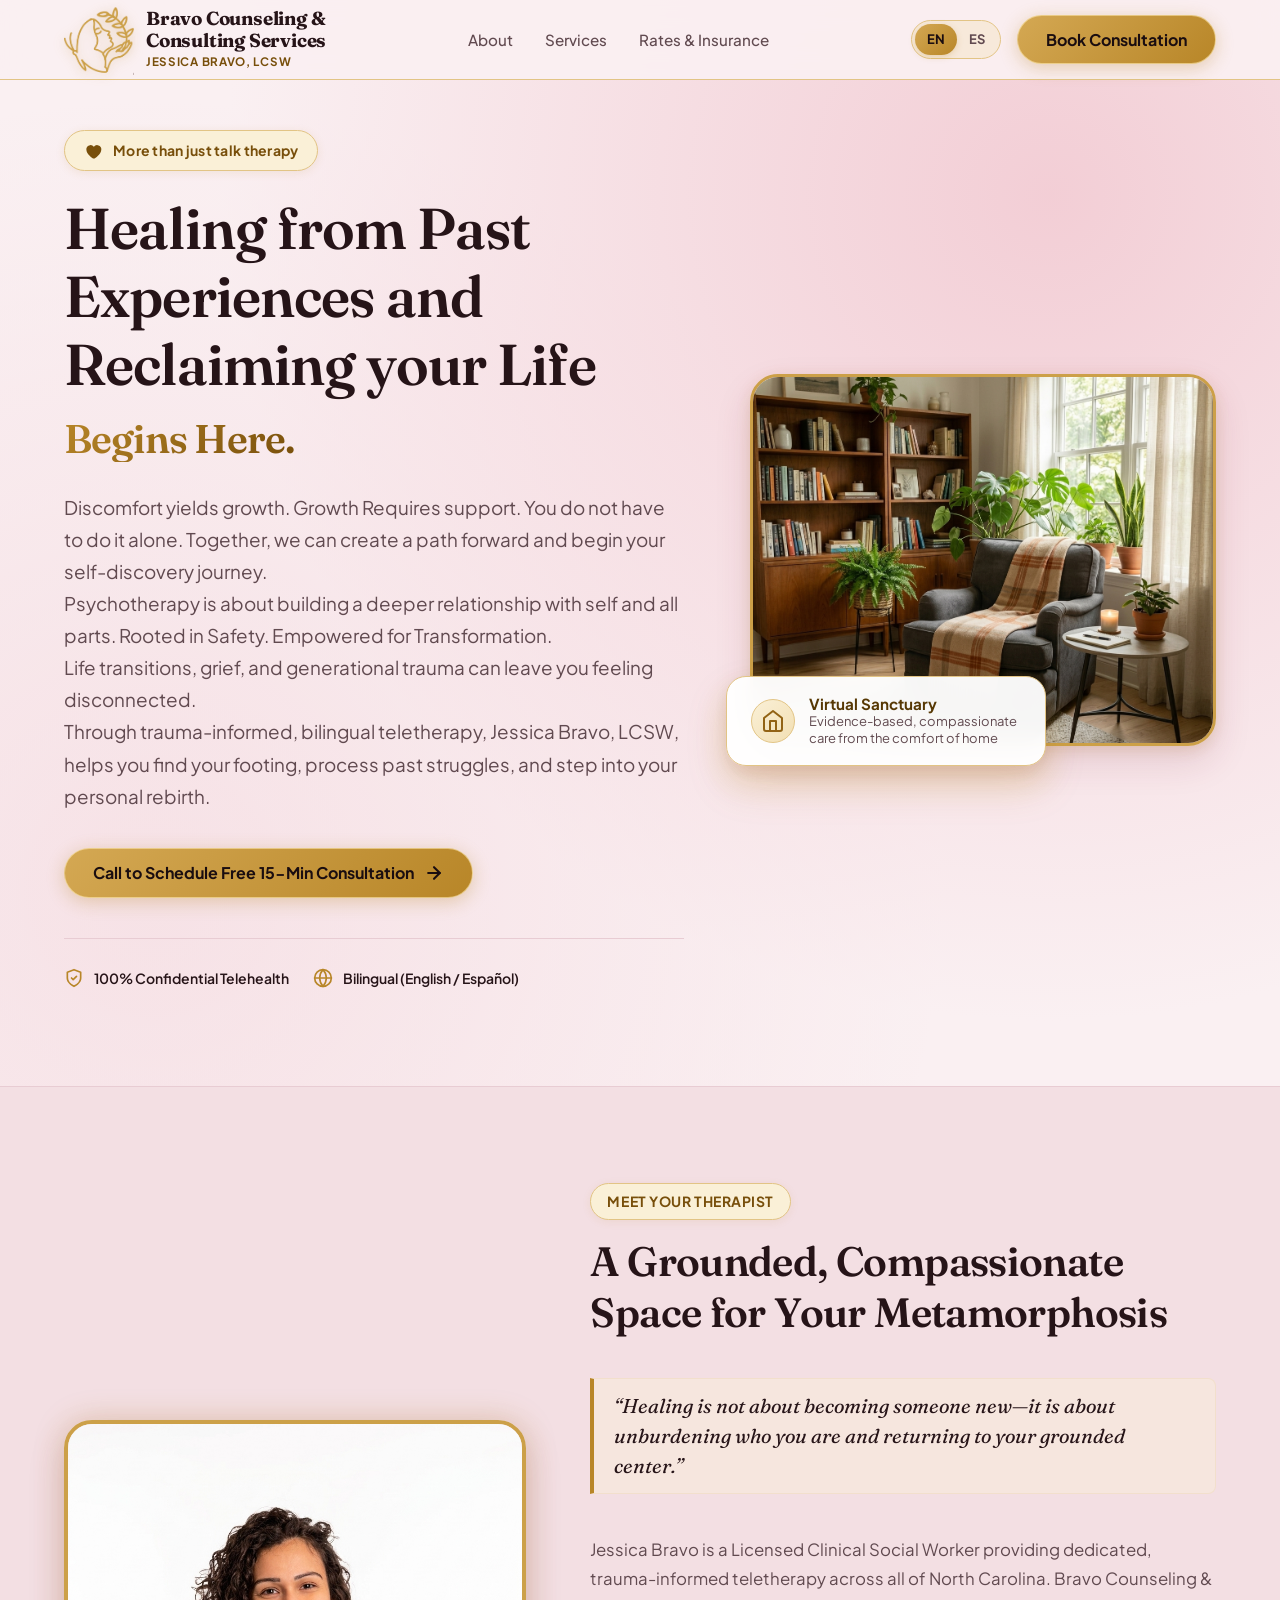
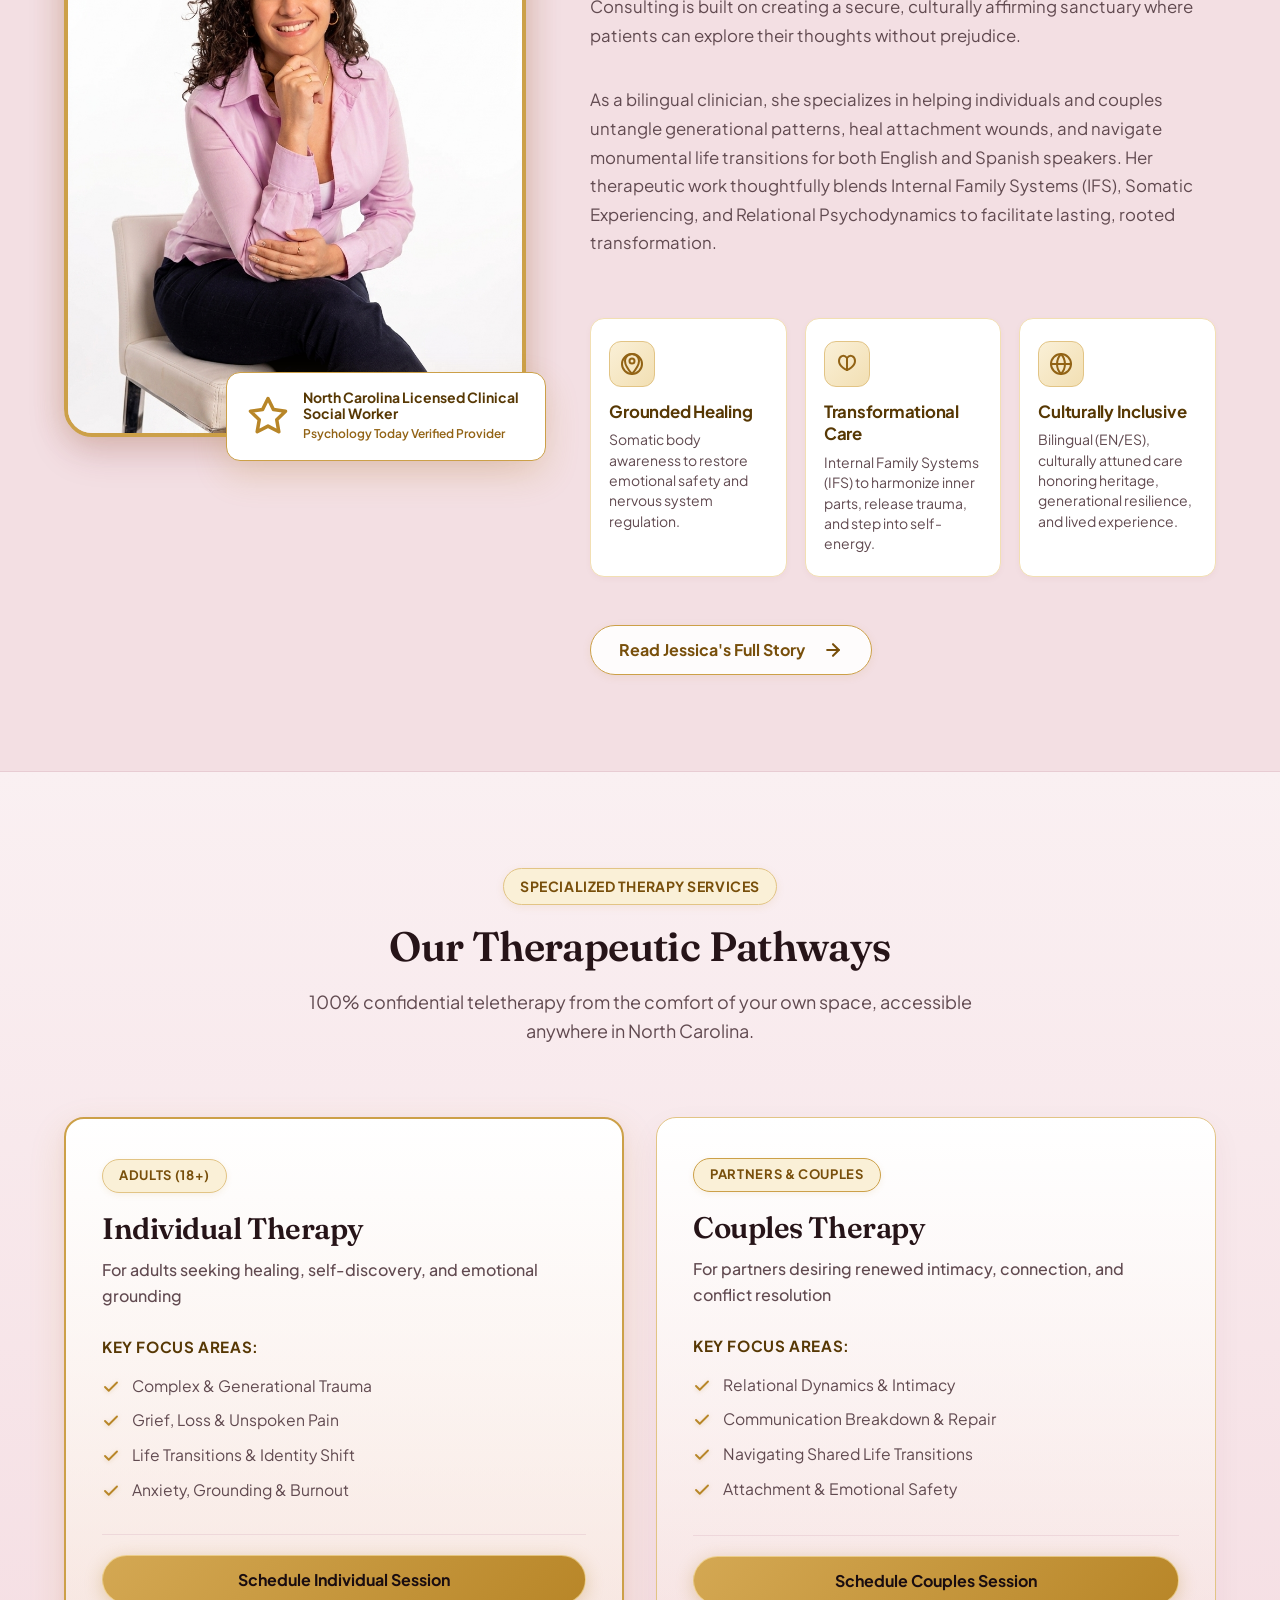
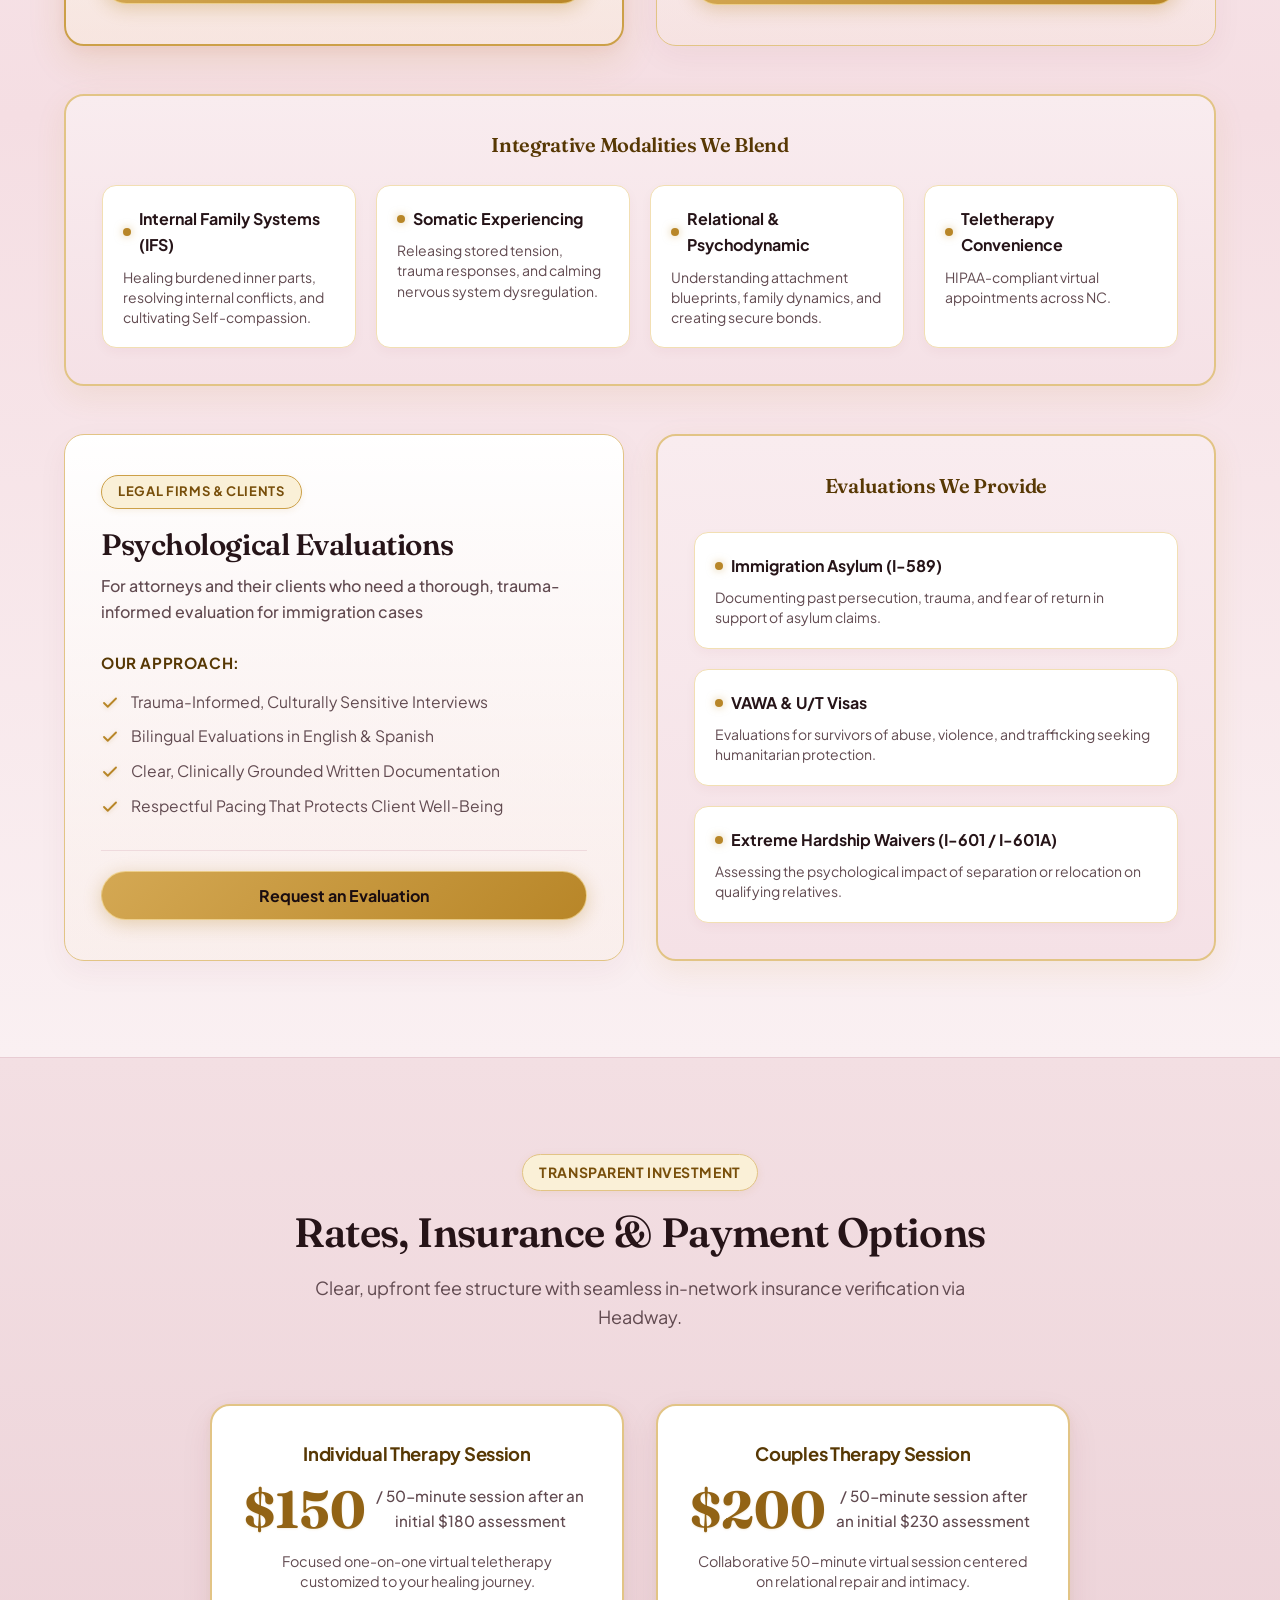
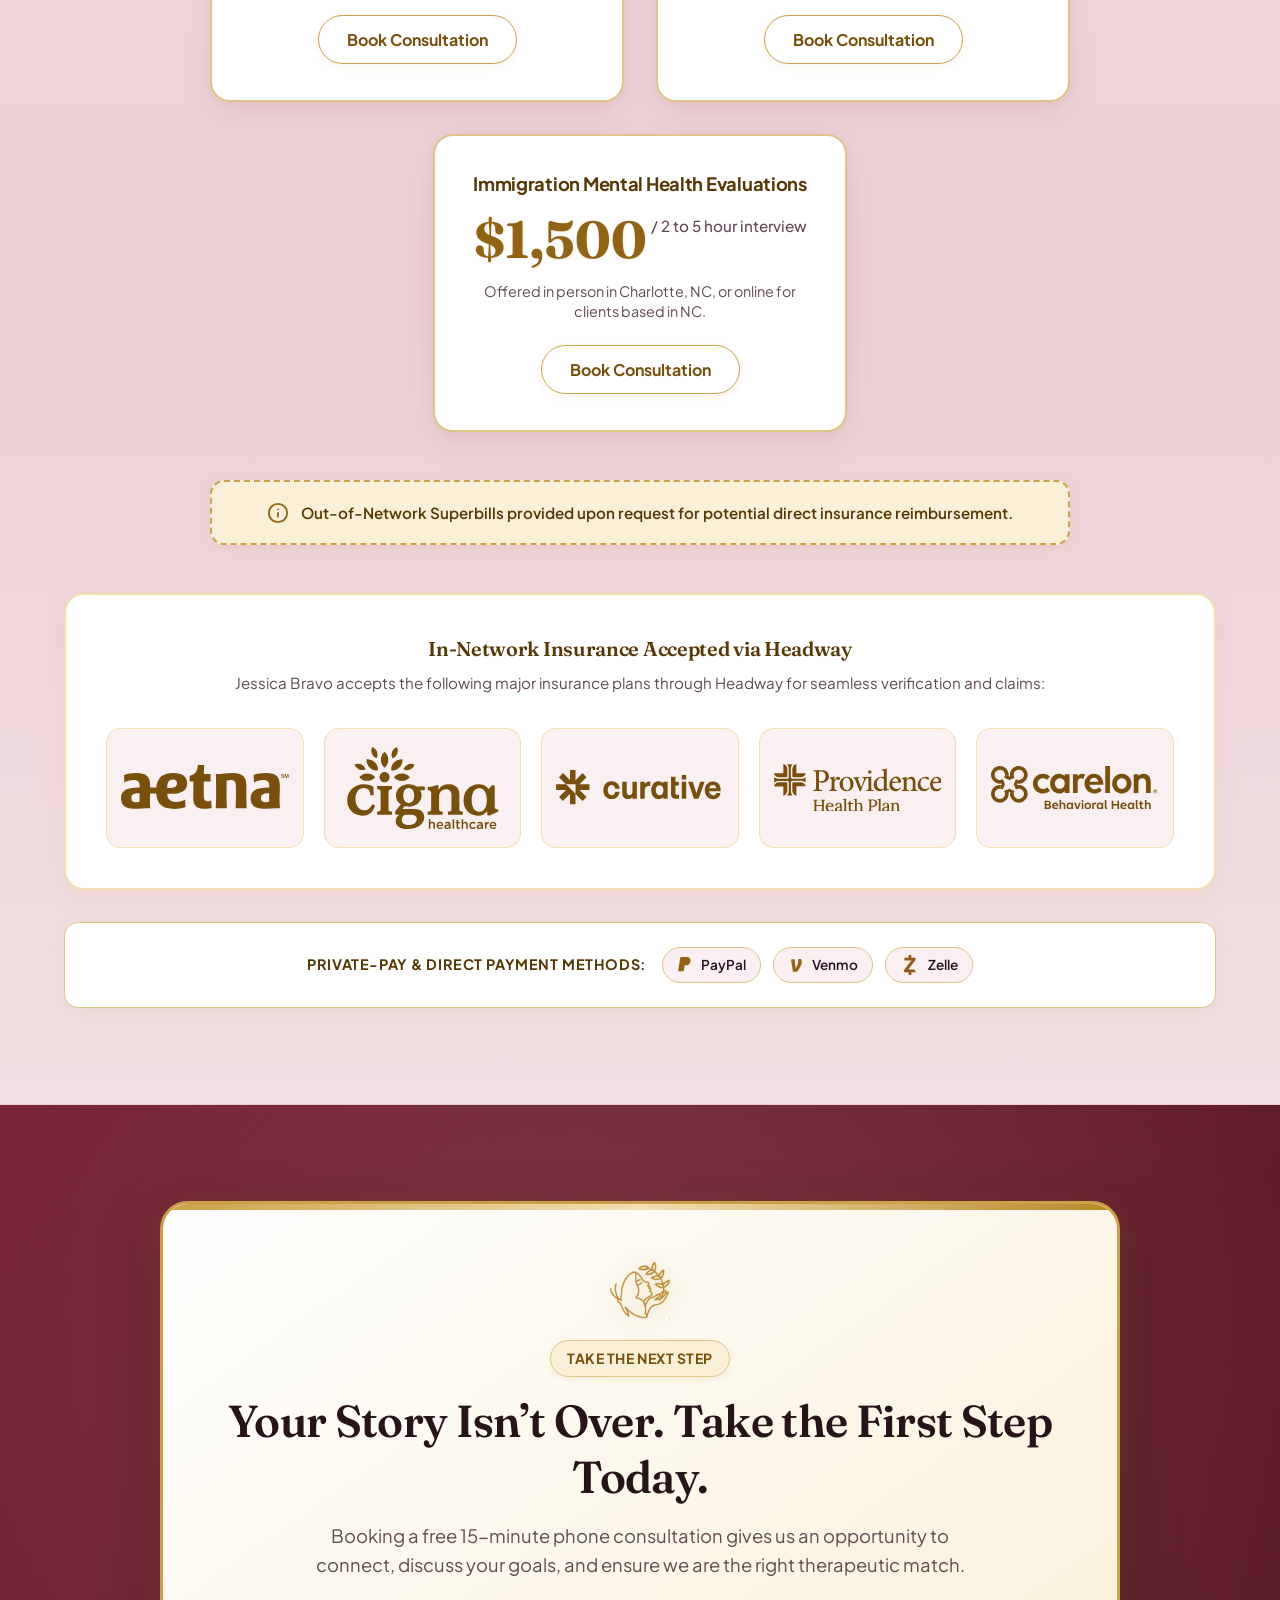
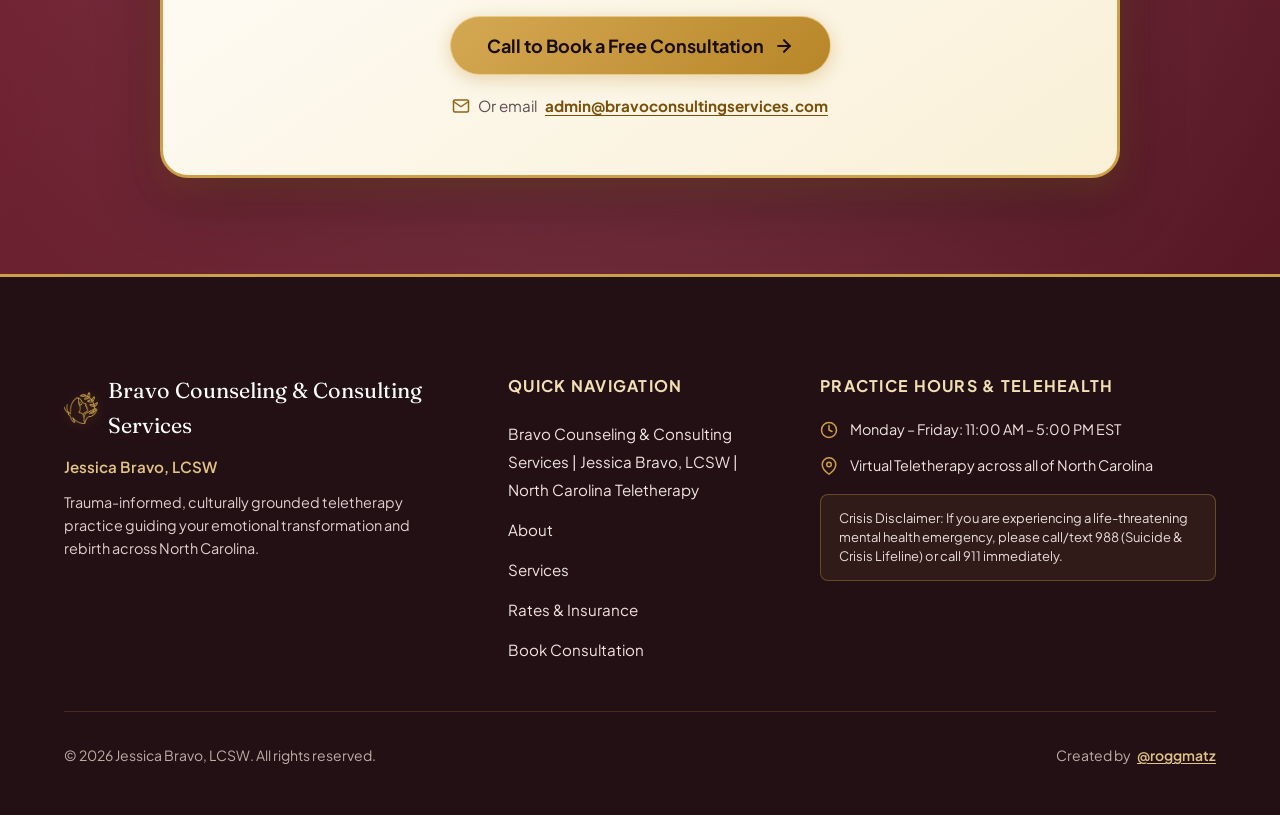
==== index.html @ 202967b3 "Updated copy per jessica's request." ====
<!DOCTYPE html>
<html lang="en">
<head>
  <meta charset="UTF-8">
  <meta name="viewport" content="width=device-width, initial-scale=1.0">

  <!-- Primary Meta Tags -->
  <title data-i18n="meta.title">Bravo Counseling & Consulting Services | Jessica Bravo, LCSW | North Carolina Teletherapy</title>
  <meta name="title" content="Bravo Counseling & Consulting Services | Jessica Bravo, LCSW | North Carolina Teletherapy">
  <meta name="description" content="Trauma-informed, bilingual teletherapy across North Carolina with Jessica Bravo, LCSW (License #C017999). Based in Charlotte, NC.Specialized in individual, couples, IFS, and somatic therapy." data-i18n="meta.description">
  <meta name="keywords" content="Jessica Bravo LCSW, teletherapy North Carolina, bilingual therapist NC, trauma therapy, IFS therapy, somatic therapy, couples therapy NC, Headway insurance therapy">
  <meta name="author" content="Jessica Bravo, LCSW">
  <meta name="theme-color" content="#FAF0F2">

  <!-- Open Graph / Facebook -->
  <meta property="og:type" content="website">
  <meta property="og:url" content="https://bravoconsultingservices.com/">
  <meta property="og:title" content="Bravo Counseling & Consulting Services | Jessica Bravo, LCSW">
  <meta property="og:description" content="Rooted in Safety. Empowered for Transformation. Trauma-informed bilingual teletherapy in North Carolina.">
  <meta property="og:image" content="assets/images/hero-therapy-space.jpg">

  <!-- Twitter -->
  <meta property="twitter:card" content="summary_large_image">
  <meta property="twitter:url" content="https://bravoconsultingservices.com/">
  <meta property="twitter:title" content="Bravo Counseling & Consulting Services | Jessica Bravo, LCSW">
  <meta property="twitter:description" content="Rooted in Safety. Empowered for Transformation. Bilingual teletherapy across North Carolina.">
  <meta property="twitter:image" content="assets/images/hero-therapy-space.jpg">

  <!-- Google Fonts: Fraunces & Plus Jakarta Sans -->
  <link rel="preconnect" href="https://fonts.googleapis.com">
  <link rel="preconnect" href="https://fonts.gstatic.com" crossorigin>
  <link href="https://fonts.googleapis.com/css2?family=Fraunces:ital,opsz,wght@0,9..144,400;0,9..144,600;0,9..144,700;1,9..144,400&family=Plus+Jakarta+Sans:wght@400;500;600;700&display=swap" rel="stylesheet">

  <!-- Favicon SVG Motif -->
  <link rel="icon" type="image/svg+xml" href="data:image/svg+xml,%3Csvg xmlns='http://www.w3.org/2000/svg' viewBox='0 0 100 100'%3E%3Cpath d='M50 85 C45 60 20 48 15 30 C10 12 35 10 48 35 C50 38 50 38 52 35 C65 10 90 12 85 30 C80 48 55 60 50 85 Z' fill='none' stroke='%23CCA048' stroke-width='6' stroke-linecap='round' stroke-linejoin='round'/%3E%3Ccircle cx='50' cy='32' r='4' fill='%23B88628'/%3E%3C/svg%3E">

  <!-- Main Stylesheet -->
  <link rel="stylesheet" href="style.css">

  <!-- Deferred JavaScript -->
  <script defer src="main.js"></script>
</head>
<body>

  <!-- Accessible Skip Link -->
  <a href="#main-content" class="skip-link">Skip to main content</a>

  <!-- ========================================================================
       Header & Navigation Bar
       ======================================================================== -->
  <header class="site-header" id="site-header">
    <div class="container header-inner">
      <!-- Logo & Wordmark -->
      <a href="#hero" class="brand-logo" aria-label="Bravo Counseling & Consulting Services - Home">
        <img class="brand-butterfly-svg" src="assets/woman_butterfly.svg" alt="Bravo Counseling & Consulting Services" />
        <div class="brand-title-group">
          <span class="brand-name">Bravo Counseling & <br />Consulting Services</span>
          <span class="brand-tagline">Jessica Bravo, LCSW</span>
        </div>
      </a>

      <!-- Navigation Menu -->
      <nav class="nav-menu" id="nav-menu" aria-label="Main Navigation">
        <a href="#about" class="nav-link" data-i18n="nav.about">About</a>
        <a href="#services" class="nav-link" data-i18n="nav.services">Services</a>
        <a href="#rates" class="nav-link" data-i18n="nav.rates">Rates & Insurance</a>

        <!-- Mobile Actions wrapper -->
        <div class="nav-actions-mobile-wrap">
          <div class="lang-switcher" role="group" aria-label="Language selection">
            <button type="button" class="lang-btn active" data-lang="en" aria-pressed="true">English</button>
            <button type="button" class="lang-btn" data-lang="es" aria-pressed="false">Español</button>
          </div>
          <a href="#contact" class="btn btn-primary" data-i18n="nav.book">Book Consultation</a>
        </div>
      </nav>

      <!-- Desktop Header Actions -->
      <div class="nav-actions header-desktop-actions">
        <!-- Language Switcher Pill -->
        <div class="lang-switcher" role="group" aria-label="Language selection">
          <button type="button" class="lang-btn active" data-lang="en" aria-pressed="true">EN</button>
          <button type="button" class="lang-btn" data-lang="es" aria-pressed="false">ES</button>
        </div>
        <!-- CTA Button -->
        <a href="#contact" class="btn btn-primary" data-i18n="nav.book">Book Consultation</a>
      </div>

      <!-- Mobile Hamburger Button -->
      <button type="button" class="mobile-toggle" id="mobile-toggle" aria-expanded="false" aria-controls="nav-menu" aria-label="Toggle navigation menu">
        <span></span>
        <span></span>
        <span></span>
      </button>
    </div>
  </header>

  <!-- ========================================================================
       Main Content
       ======================================================================== -->
  <main id="main-content">

    <!-- ----------------------------------------------------------------------
         Section 1: Hero Area
         ---------------------------------------------------------------------- -->
    <section class="hero-section" id="hero">
      <div class="container">
        <div class="hero-grid">

          <!-- Hero Copy Column -->
          <div class="hero-content">
            <div class="hero-badge">
                <svg class="pl-14__heart" viewBox="0 0 24 24" width="20" height="20" fill="currentColor" aria-hidden="true">
                    <path d="M12 21s-8-4.5-8-11a5 5 0 0 1 9-3 5 5 0 0 1 9 3c0 6.5-8 11-8 11H12z"/>
                </svg>
              <span data-i18n="hero.badge">More thank just talk therapy</span>
            </div>

            <h1 class="hero-title">
              <span data-i18n="hero.title_start">Healing from Past Experiences and Reclaiming your Life</span><br>
              <span class="accent" data-i18n="hero.title_accent">Begins Here.</span>
            </h1>

            <p class="hero-subtitle" data-i18n="hero.subheadline">
              Discomfort yields growth. Growth requires support. You don't have to do it alone. Together, we can create a path forward and begin your self-discovery journey.  Let me support you through the healing process and start leading a more aligned life with your true north.
            </p>

            <div class="hero-cta-group">
              <a href="tel://+19805773585" target="_blank" rel="noopener noreferrer" class="btn btn-primary">
                <span data-i18n="hero.cta_primary">Call to Schedule Free 15-Min Consultation</span>
                <svg class="btn-icon" viewBox="0 0 24 24" fill="none" stroke="currentColor" stroke-width="2.5" stroke-linecap="round" stroke-linejoin="round" aria-hidden="true">
                  <line x1="5" y1="12" x2="19" y2="12"></line>
                  <polyline points="12 5 19 12 12 19"></polyline>
                </svg>
              </a>
            </div>

            <!-- Trust Bar -->
            <div class="hero-trust-bar">
              <div class="trust-item">
                <svg class="trust-icon" viewBox="0 0 24 24" fill="none" stroke="currentColor" stroke-width="2" stroke-linecap="round" stroke-linejoin="round" aria-hidden="true">
                  <path d="M12 22s8-4 8-10V5l-8-3-8 3v7c0 6 8 10 8 10z"/>
                  <path d="m9 12 2 2 4-4"/>
                </svg>
                <span data-i18n="hero.trust_confidential">100% Confidential Telehealth</span>
              </div>
              <div class="trust-item">
                <svg class="trust-icon" viewBox="0 0 24 24" fill="none" stroke="currentColor" stroke-width="2" stroke-linecap="round" stroke-linejoin="round" aria-hidden="true">
                  <circle cx="12" cy="12" r="10"/>
                  <line x1="2" y1="12" x2="22" y2="12"/>
                  <path d="M12 2a15.3 15.3 0 0 1 4 10 15.3 15.3 0 0 1-4 10 15.3 15.3 0 0 1-4-10 15.3 15.3 0 0 1 4-10z"/>
                </svg>
                <span data-i18n="hero.trust_bilingual">Bilingual (English / Español)</span>
              </div>
            </div>
          </div>

          <!-- Hero Media Column -->
          <div class="hero-media-wrapper">
            <div class="hero-image-card">
              <img src="assets/images/hero-couch.jpg" alt="Warm, cozy teletherapy room sanctuary with plants and books" width="600" height="480" loading="eager">
            </div>
            <!-- Floating Sanctuary Badge -->
            <div class="hero-floating-card">
              <div class="floating-card-icon" aria-hidden="true">
                <svg width="24" height="24" viewBox="0 0 24 24" fill="none" stroke="currentColor" stroke-width="2" stroke-linecap="round" stroke-linejoin="round">
                  <path d="M3 9l9-7 9 7v11a2 2 0 0 1-2 2H5a2 2 0 0 1-2-2z"/>
                  <polyline points="9 22 9 12 15 12 15 22"/>
                </svg>
              </div>
              <div>
                <div class="floating-card-title" data-i18n="hero.floating_title">Virtual Sanctuary</div>
                <div class="floating-card-desc" data-i18n="hero.floating_desc">Evidence-based, compassionate care from the comfort of home</div>
              </div>
            </div>
          </div>

        </div>
      </div>
    </section>

    <!-- ----------------------------------------------------------------------
         Section 2: About Jessica Bravo, LCSW
         ---------------------------------------------------------------------- -->
    <section class="section-wrapper about-section" id="about">
      <div class="container">
        <div class="about-grid">

          <!-- Image & Licensure Column -->
          <div class="about-image-column">
            <div class="about-portrait-frame">
              <img src="assets/images/jessicabravo.jpeg" alt="Jessica Bravo, Licensed Clinical Social Worker" width="480" height="640" loading="lazy">
            </div>

            <!-- Authority & Licensure Badge Card -->
            <div class="license-badge-card">
              <svg class="license-seal-icon" viewBox="0 0 24 24" fill="none" stroke="currentColor" stroke-width="2" stroke-linecap="round" stroke-linejoin="round" aria-hidden="true">
                <path d="M12 2l3.09 6.26L22 9.27l-5 4.87 1.18 6.88L12 17.77l-6.18 3.25L7 14.14 2 9.27l6.91-1.01L12 2z"/>
              </svg>
              <div>
                <div class="license-badge-title" data-i18n="about.license_badge_title">North Carolina Licensed Clinical Social Worker</div>
                <div class="license-badge-sub" data-i18n="about.license_badge_sub">Verified Telehealth Provider</div>
              </div>
            </div>
          </div>

          <!-- Narrative Content Column -->
          <div class="about-content-column">
            <div>
              <span class="section-badge" data-i18n="about.badge">Meet Your Therapist</span>
              <h2 class="about-heading" data-i18n="about.title">A Grounded, Compassionate Space for Your Metamorphosis</h2>
            </div>

            <blockquote class="about-philosophy-quote" data-i18n="about.quote">
              “Healing is not about becoming someone new—it is about unburdening who you are and returning to your grounded center.”
            </blockquote>

            <p class="about-bio-text" data-i18n="about.bio_p1">
              Welcome. I am Jessica Bravo, a Licensed Clinical Social Worker (NC License #C017999) providing dedicated, trauma-informed teletherapy across all of North Carolina. My practice is built on creating a secure, culturally affirming sanctuary where you can explore your thoughts without judgment.
            </p>

            <p class="about-bio-text" data-i18n="about.bio_p2">
              As a bilingual clinician (English & Spanish), I specialize in helping individuals and couples untangle generational patterns, heal attachment wounds, and navigate monumental life transitions. My therapeutic work thoughtfully blends Internal Family Systems (IFS), Somatic Experiencing, and Relational Psychodynamics to facilitate lasting, rooted transformation.
            </p>

            <!-- Values 3-Grid -->
            <div class="values-grid">
              <div class="value-card">
                <div class="value-icon-box" aria-hidden="true">
                  <!-- Root Chakra / Grounding Icon -->
                  <svg width="24" height="24" viewBox="0 0 24 24" fill="none" stroke="currentColor" stroke-width="2" stroke-linecap="round" stroke-linejoin="round">
                    <circle cx="12" cy="12" r="10"/>
                    <path d="M12 2a7 7 0 0 0-7 7c0 5 7 13 7 13s7-8 7-13a7 7 0 0 0-7-7z"/>
                    <circle cx="12" cy="9" r="2.5"/>
                  </svg>
                </div>
                <h3 class="value-card-title" data-i18n="about.val1_title">Grounded Healing</h3>
                <p class="value-card-desc" data-i18n="about.val1_desc">Somatic body awareness to restore emotional safety and nervous system regulation.</p>
              </div>

              <div class="value-card">
                <div class="value-icon-box gold sage" aria-hidden="true">
                  <!-- Butterfly Rebirth Icon -->
                  <svg width="24" height="24" viewBox="0 0 24 24" fill="none" stroke="currentColor" stroke-width="2" stroke-linecap="round" stroke-linejoin="round">
                    <path d="M12 18V6"/>
                    <path d="M12 6C9 2 4 4 4 9c0 6 8 9 8 9"/>
                    <path d="M12 6c3-4 8-2 8 3 0 6-8 9-8 9"/>
                  </svg>
                </div>
                <h3 class="value-card-title" data-i18n="about.val2_title">Transformational Care</h3>
                <p class="value-card-desc" data-i18n="about.val2_desc">Internal Family Systems (IFS) to harmonize inner parts, release trauma, and step into self-energy.</p>
              </div>

              <div class="value-card">
                <div class="value-icon-box" aria-hidden="true">
                  <!-- Cultural Inclusion Icon -->
                  <svg width="24" height="24" viewBox="0 0 24 24" fill="none" stroke="currentColor" stroke-width="2" stroke-linecap="round" stroke-linejoin="round">
                    <circle cx="12" cy="12" r="10"/>
                    <line x1="2" y1="12" x2="22" y2="12"/>
                    <path d="M12 2a15.3 15.3 0 0 1 4 10 15.3 15.3 0 0 1-4 10 15.3 15.3 0 0 1-4-10 15.3 15.3 0 0 1 4-10z"/>
                  </svg>
                </div>
                <h3 class="value-card-title" data-i18n="about.val3_title">Culturally Inclusive</h3>
                <p class="value-card-desc" data-i18n="about.val3_desc">Bilingual (EN/ES), culturally attuned care honoring heritage, generational resilience, and lived experience.</p>
              </div>
            </div>

            <!-- Link to Dedicated About Me Page -->
            <div style="margin-top: 28px;">
              <a href="aboutme.html" class="btn btn-secondary">
                <span data-i18n="about.read_story">Read Jessica's Full Story</span>
                <svg class="btn-icon" viewBox="0 0 24 24" fill="none" stroke="currentColor" stroke-width="2.5" stroke-linecap="round" stroke-linejoin="round" aria-hidden="true" style="margin-left: 8px;">
                  <line x1="5" y1="12" x2="19" y2="12"></line>
                  <polyline points="12 5 19 12 12 19"></polyline>
                </svg>
              </a>
            </div>

          </div>

        </div>
      </div>
    </section>

    <!-- ----------------------------------------------------------------------
         Section 3: Specialized Therapy Services
         ---------------------------------------------------------------------- -->
    <section class="section-wrapper services-section" id="services">
      <div class="container">

        <div class="section-header">
          <span class="section-badge gold sage" data-i18n="services.badge">Specialized Therapy Services</span>
          <h2 class="section-title" data-i18n="services.title">Our Therapeutic Pathways</h2>
          <p class="section-subtitle" data-i18n="services.subtitle">
            100% confidential teletherapy from the comfort of your own space, accessible anywhere in North Carolina.
          </p>
        </div>

        <!-- Split Pathways Comparison -->
        <div class="pathways-grid">

          <!-- Individual Therapy Card -->
          <article class="pathway-card featured">
            <span class="pathway-tag" data-i18n="services.ind_tag">Adults (18+)</span>
            <h3 class="pathway-title" data-i18n="services.ind_title">Individual Therapy</h3>
            <p class="pathway-audience" data-i18n="services.ind_audience">For adults seeking healing, self-discovery, and emotional grounding</p>

            <div class="pathway-focus-heading" data-i18n="services.focus_heading">Key Focus Areas:</div>
            <ul class="focus-list">
              <li class="focus-item">
                <svg class="focus-item-icon" viewBox="0 0 24 24" fill="none" stroke="currentColor" stroke-width="2.5" stroke-linecap="round" stroke-linejoin="round" aria-hidden="true">
                  <polyline points="20 6 9 17 4 12"/>
                </svg>
                <span data-i18n="services.ind_f1">Complex & Generational Trauma</span>
              </li>
              <li class="focus-item">
                <svg class="focus-item-icon" viewBox="0 0 24 24" fill="none" stroke="currentColor" stroke-width="2.5" stroke-linecap="round" stroke-linejoin="round" aria-hidden="true">
                  <polyline points="20 6 9 17 4 12"/>
                </svg>
                <span data-i18n="services.ind_f2">Grief, Loss & Unspoken Pain</span>
              </li>
              <li class="focus-item">
                <svg class="focus-item-icon" viewBox="0 0 24 24" fill="none" stroke="currentColor" stroke-width="2.5" stroke-linecap="round" stroke-linejoin="round" aria-hidden="true">
                  <polyline points="20 6 9 17 4 12"/>
                </svg>
                <span data-i18n="services.ind_f3">Life Transitions & Identity Shift</span>
              </li>
              <li class="focus-item">
                <svg class="focus-item-icon" viewBox="0 0 24 24" fill="none" stroke="currentColor" stroke-width="2.5" stroke-linecap="round" stroke-linejoin="round" aria-hidden="true">
                  <polyline points="20 6 9 17 4 12"/>
                </svg>
                <span data-i18n="services.ind_f4">Anxiety, Grounding & Burnout</span>
              </li>
            </ul>

            <div class="pathway-card-footer">
              <a href="#contact" class="btn btn-primary" style="width: 100%;" data-i18n="services.ind_cta">Schedule Individual Session</a>
            </div>
          </article>

          <!-- Couples Therapy Card -->
          <article class="pathway-card">
            <span class="pathway-tag couples" data-i18n="services.cpl_tag">Partners & Couples</span>
            <h3 class="pathway-title" data-i18n="services.cpl_title">Couples Therapy</h3>
            <p class="pathway-audience" data-i18n="services.cpl_audience">For partners desiring renewed intimacy, connection, and conflict resolution</p>

            <div class="pathway-focus-heading" data-i18n="services.focus_heading">Key Focus Areas:</div>
            <ul class="focus-list">
              <li class="focus-item">
                <svg class="focus-item-icon gold sage" viewBox="0 0 24 24" fill="none" stroke="currentColor" stroke-width="2.5" stroke-linecap="round" stroke-linejoin="round" aria-hidden="true">
                  <polyline points="20 6 9 17 4 12"/>
                </svg>
                <span data-i18n="services.cpl_f1">Relational Dynamics & Intimacy</span>
              </li>
              <li class="focus-item">
                <svg class="focus-item-icon gold sage" viewBox="0 0 24 24" fill="none" stroke="currentColor" stroke-width="2.5" stroke-linecap="round" stroke-linejoin="round" aria-hidden="true">
                  <polyline points="20 6 9 17 4 12"/>
                </svg>
                <span data-i18n="services.cpl_f2">Communication Breakdown & Repair</span>
              </li>
              <li class="focus-item">
                <svg class="focus-item-icon gold sage" viewBox="0 0 24 24" fill="none" stroke="currentColor" stroke-width="2.5" stroke-linecap="round" stroke-linejoin="round" aria-hidden="true">
                  <polyline points="20 6 9 17 4 12"/>
                </svg>
                <span data-i18n="services.cpl_f3">Navigating Shared Life Transitions</span>
              </li>
              <li class="focus-item">
                <svg class="focus-item-icon gold sage" viewBox="0 0 24 24" fill="none" stroke="currentColor" stroke-width="2.5" stroke-linecap="round" stroke-linejoin="round" aria-hidden="true">
                  <polyline points="20 6 9 17 4 12"/>
                </svg>
                <span data-i18n="services.cpl_f4">Attachment & Emotional Safety</span>
              </li>
            </ul>

            <div class="pathway-card-footer">
              <a href="#contact" class="btn btn-primary" style="width: 100%;" data-i18n="services.cpl_cta">Schedule Couples Session</a>
            </div>
          </article>

        </div>

        <!-- Integrative Modality Details -->
        <div class="modality-section-wrapper">
          <div class="modality-header">
            <h4 data-i18n="services.mod_title">Integrative Modalities We Blend</h4>
          </div>
          <div class="modality-grid">

            <div class="modality-pill-card">
              <div class="modality-title">
                <span class="modality-bullet" aria-hidden="true"></span>
                <span data-i18n="services.mod1_title">Internal Family Systems (IFS)</span>
              </div>
              <p class="modality-desc" data-i18n="services.mod1_desc">Healing burdened inner parts, resolving internal conflicts, and cultivating Self-compassion.</p>
            </div>

            <div class="modality-pill-card">
              <div class="modality-title">
                <span class="modality-bullet gold sage" aria-hidden="true"></span>
                <span data-i18n="services.mod2_title">Somatic Experiencing</span>
              </div>
              <p class="modality-desc" data-i18n="services.mod2_desc">Releasing stored tension, trauma responses, and calming nervous system dysregulation.</p>
            </div>

            <div class="modality-pill-card">
              <div class="modality-title">
                <span class="modality-bullet" aria-hidden="true"></span>
                <span data-i18n="services.mod3_title">Relational & Psychodynamic</span>
              </div>
              <p class="modality-desc" data-i18n="services.mod3_desc">Understanding attachment blueprints, family dynamics, and creating secure bonds.</p>
            </div>

            <div class="modality-pill-card">
              <div class="modality-title">
                <span class="modality-bullet gold sage" aria-hidden="true"></span>
                <span data-i18n="services.mod4_title">Teletherapy Convenience</span>
              </div>
              <p class="modality-desc" data-i18n="services.mod4_desc">HIPAA-compliant virtual appointments across NC.</p>
            </div>

          </div>
        </div>

        <!-- Legal Evaluations -->
        <div class="pathways-grid legal-eval-grid">

          <!-- Psychological Evaluations Card -->
          <article class="pathway-card">
            <span class="pathway-tag couples" data-i18n="services.leg_tag">Legal Firms & Clients</span>
            <h3 class="pathway-title" data-i18n="services.leg_title">Psychological Evaluations</h3>
            <p class="pathway-audience" data-i18n="services.leg_audience">For attorneys and their clients who need a thorough, trauma-informed evaluation for immigration cases</p>

            <div class="pathway-focus-heading" data-i18n="services.leg_focus_heading">Our Approach:</div>
            <ul class="focus-list">
              <li class="focus-item">
                <svg class="focus-item-icon gold sage" viewBox="0 0 24 24" fill="none" stroke="currentColor" stroke-width="2.5" stroke-linecap="round" stroke-linejoin="round" aria-hidden="true">
                  <polyline points="20 6 9 17 4 12"/>
                </svg>
                <span data-i18n="services.leg_f1">Trauma-Informed, Culturally Sensitive Interviews</span>
              </li>
              <li class="focus-item">
                <svg class="focus-item-icon gold sage" viewBox="0 0 24 24" fill="none" stroke="currentColor" stroke-width="2.5" stroke-linecap="round" stroke-linejoin="round" aria-hidden="true">
                  <polyline points="20 6 9 17 4 12"/>
                </svg>
                <span data-i18n="services.leg_f2">Bilingual Evaluations in English & Spanish</span>
              </li>
              <li class="focus-item">
                <svg class="focus-item-icon gold sage" viewBox="0 0 24 24" fill="none" stroke="currentColor" stroke-width="2.5" stroke-linecap="round" stroke-linejoin="round" aria-hidden="true">
                  <polyline points="20 6 9 17 4 12"/>
                </svg>
                <span data-i18n="services.leg_f3">Clear, Clinically Grounded Written Documentation</span>
              </li>
              <li class="focus-item">
                <svg class="focus-item-icon gold sage" viewBox="0 0 24 24" fill="none" stroke="currentColor" stroke-width="2.5" stroke-linecap="round" stroke-linejoin="round" aria-hidden="true">
                  <polyline points="20 6 9 17 4 12"/>
                </svg>
                <span data-i18n="services.leg_f4">Respectful Pacing That Protects Client Well-Being</span>
              </li>
            </ul>

            <div class="pathway-card-footer">
              <a href="#contact" class="btn btn-primary" style="width: 100%;" data-i18n="services.leg_cta">Request an Evaluation</a>
            </div>
          </article>

          <!-- Evaluation Types -->
          <div class="modality-section-wrapper evaluation-section-wrapper">
            <div class="modality-header">
              <h4 data-i18n="services.eval_title">Evaluations We Provide</h4>
            </div>
            <div class="modality-grid modality-stack">

            <div class="modality-pill-card">
              <div class="modality-title">
                <span class="modality-bullet" aria-hidden="true"></span>
                <span data-i18n="services.eval1_title">Immigration Asylum (I-589)</span>
              </div>
              <p class="modality-desc" data-i18n="services.eval1_desc">Documenting past persecution, trauma, and fear of return in support of asylum claims.</p>
            </div>

            <div class="modality-pill-card">
              <div class="modality-title">
                <span class="modality-bullet gold sage" aria-hidden="true"></span>
                <span data-i18n="services.eval2_title">VAWA & U/T Visas</span>
              </div>
              <p class="modality-desc" data-i18n="services.eval2_desc">Evaluations for survivors of abuse, violence, and trafficking seeking humanitarian protection.</p>
            </div>

            <div class="modality-pill-card">
              <div class="modality-title">
                <span class="modality-bullet" aria-hidden="true"></span>
                <span data-i18n="services.eval3_title">Extreme Hardship Waivers (I-601 / I-601A)</span>
              </div>
              <p class="modality-desc" data-i18n="services.eval3_desc">Assessing the psychological impact of separation or relocation on qualifying relatives.</p>
            </div>

            </div>
          </div>

        </div>

      </div>
    </section>

    <!-- ----------------------------------------------------------------------
         Section 4: Rates, Insurance & Payment Options
         ---------------------------------------------------------------------- -->
    <section class="section-wrapper rates-section" id="rates">
      <div class="container">

        <div class="section-header">
          <span class="section-badge" data-i18n="rates.badge">Transparent Investment</span>
          <h2 class="section-title" data-i18n="rates.title">Rates, Insurance & Payment Options</h2>
          <p class="section-subtitle" data-i18n="rates.subtitle">
            Clear, upfront fee structure with seamless in-network insurance verification via Headway.
          </p>
        </div>

        <!-- Transparent Rate Cards -->
        <div class="rates-fee-grid">

          <div class="fee-card">
            <h3 class="fee-service-name" data-i18n="rates.ind_service">Individual Therapy Session</h3>
            <div class="fee-price-tag">
              <span class="fee-amount" data-i18n="rates.ind_price">$150</span>
              <span class="fee-duration" data-i18n="rates.duration">/ 50 min</span>
            </div>
            <p class="fee-desc" data-i18n="rates.ind_desc">Focused one-on-one virtual teletherapy customized to your healing journey.</p>
            <a href="#contact" class="btn btn-secondary" data-i18n="nav.book">Book Consultation</a>
          </div>

          <div class="fee-card">
            <h3 class="fee-service-name" data-i18n="rates.cpl_service">Couples Therapy Session</h3>
            <div class="fee-price-tag">
              <span class="fee-amount" data-i18n="rates.cpl_price">$200</span>
              <span class="fee-duration" data-i18n="rates.couple_duration">/ 50 min</span>
            </div>
            <p class="fee-desc" data-i18n="rates.cpl_desc">Collaborative 50-minute virtual session centered on relational repair and intimacy.</p>
            <a href="#contact" class="btn btn-secondary" data-i18n="nav.book">Book Consultation</a>
          </div>

          <div class="fee-card fee-card-wide">
            <h3 class="fee-service-name" data-i18n="rates.eval_service">Immigration Mental Health Evaluations</h3>
            <div class="fee-price-tag">
              <span class="fee-amount" data-i18n="rates.eval_price">$1,500</span>
              <span class="fee-duration" data-i18n="rates.eval_duration">/ 2 to 5 hour interview</span>
            </div>
            <p class="fee-desc" data-i18n="rates.eval_desc">For immigration cases. Offered in person in Charlotte, NC, or online for clients based in NC.</p>
            <a href="#contact" class="btn btn-secondary" data-i18n="nav.book">Book Consultation</a>
          </div>

        </div>

        <!-- Superbill Notice Box -->
        <div class="superbill-notice-box">
          <svg width="22" height="22" viewBox="0 0 24 24" fill="none" stroke="currentColor" stroke-width="2" stroke-linecap="round" stroke-linejoin="round" aria-hidden="true">
            <circle cx="12" cy="12" r="10"/>
            <line x1="12" y1="16" x2="12" y2="12"/>
            <line x1="12" y1="8" x2="12.01" y2="8"/>
          </svg>
          <p data-i18n="rates.superbill">Out-of-Network Superbills provided upon request for potential direct insurance reimbursement.</p>
        </div>

        <!-- In-Network Insurance Grid (SaaS Logo Aesthetic) -->
        <div class="insurance-block">
          <h3 class="insurance-block-title" data-i18n="rates.ins_title">In-Network Insurance Accepted via Headway</h3>
          <p class="insurance-block-sub" data-i18n="rates.ins_sub">Jessica Bravo accepts the following major insurance plans through Headway for seamless verification and claims:</p>

          <div class="insurance-logo-grid">

            <div class="insurance-badge">
                <svg class="" xmlns="http://www.w3.org/2000/svg" fill="none" viewBox="0 0 157 42" class="w-full"> <path fill="currentColor" d="M150.535 10.9259c0 .5549.398.772.89.772.541 0 .742-.2727.742-.5445 0-.2779-.147-.389-.29-.4446-.245-.0955-.565-.1615-1.047-.2978-.6-.1668-.776-.54018-.776-.91359 0-.72163.648-1.0603 1.283-1.0603.732 0 1.347.39859 1.347 1.15062h-.615c-.03-.46459-.334-.63566-.757-.63566-.285 0-.644.10594-.644.4698 0 .25183.167.39338.417.46372.055.01563.832.22231 1.014.27791.461.1415.683.5453.683.9187 0 .8076-.699 1.1307-1.396 1.1307-.802 0-1.451-.3934-1.465-1.287h.614Zm2.822-2.40282h.865l.968 2.82142h.01l.944-2.82142H157v3.60382h-.585V9.34545h-.01l-.974 2.78145h-.506l-.974-2.78145h-.009v2.78145h-.585V8.52308ZM84.5029 33.26l.4271 7.0991c-.8169.244-3.2905.7407-6.652.7407-6.8998 0-10.5759-2.9829-10.5759-10.2661 0-5.7053.1074-11.9655.1607-15.3939h-3.5763c.0609-1.5483-.0237-3.7601 0-5.3849 5.3674-.91439 7.0621-4.01715 7.8452-10.05331669h5.9044C77.829 2.48778 77.6471 6.09594 77.6429 8.53871h6.2689v6.90369h-6.3695v12.4197c0 4.8152.9488 6.1282 4.1733 6.1282.9996 0 2.1861-.3187 2.7873-.7303Zm32.9481-7.7113c0-2.6989.052-6.2906.052-6.2906 0-8.0769-3.452-11.70501-13.203-11.70501-5.4758 0-9.3768.98562-15.4909.98562.3408 5.67059.3543 12.67759.3281 17.00999.027 4.4158-.1412 12.3181-.3281 14.8651h10.4803c-.241-2.5557-.4508-9.9066-.4237-14.8651 0-2.8214.038-6.2385.1438-10.8253 1.0405-.3691 2.3705-.6409 3.8075-.6409 3.67 0 4.85 1.7672 4.85 6.6232 0 0 .055 3.0454.055 4.843 0 4.4158-.143 12.3181-.33 14.8651h10.483c-.242-2.5557-.452-9.9066-.424-14.8651Zm-70.0719 1.4198c-1.1255 0-3.041-.033-4.0059-.0825l.0017.2215c0 4.566 2.9167 7.4655 8.3231 7.4655 3.2583 0 6.2333-1.036 8.3661-2.3134l.3746 7.1382c-2.1471 1.0325-6.2562 1.7428-10.3154 1.7428-10.9843 0-16.2663-3.8643-17.1813-14.3249-1.2508-.0625-3.1459-.1294-5.7176-.1502-.0693 1.8366-.1361 3.4622-.1361 4.8204 0 2.5713.0161 6.3219.4533 8.9279-6.0178 0-10.6833.686-15.4207.686C3.15178 41.0998 0 37.2763 0 30.7729c0-6.3114 5.06129-9.7155 16.0143-9.7155.4246 0 1.1966.0087 1.5011.0165l.0059-.6652c0-4.4687-1.3362-6.3262-5.7344-6.3262-3.12309 0-6.40594 1.1515-8.60467 2.3559l-.37209-7.1329c2.526-1.05422 6.66721-1.77846 11.36656-1.77846 9.6034 0 13.211 3.24086 13.211 12.18266 0 .4932-.0043.976-.0093 1.4545 2.345.0113 4.0549.0521 5.627.1529.9717-8.8211 5.271-13.75011 16.0169-13.75011 8.8786 0 12.9555 3.83741 12.9555 9.60521 0 6.6892-4.953 9.7963-14.5987 9.7963ZM17.4359 34.52c-.1514-2.1692-.0939-5.2919-.071-7.9666-.3662-.0382-.8795-.026-1.2998-.026-4.5615 0-6.37211 1.5726-6.37211 4.3402 0 2.8665 1.42491 4.0093 4.76621 4.0093 1.0156 0 2.1843-.1372 2.9767-.3569Zm28.7652-12.9824c4.2182 0 6.2385-1.4537 6.2385-4.5712 0-2.2161-1.4664-3.4362-3.7361-3.4362-3.9941 0-5.3818 3.2817-5.3818 7.7617l.0016.1632c.7882.0634 1.8622.0825 2.8778.0825ZM149.011 40.4138c-6.019 0-10.685.686-15.42.686-8.97 0-12.121-3.8235-12.121-10.3269 0-6.3114 5.06-9.7155 16.014-9.7155.423 0 1.196.0087 1.501.0165l.005-.6652c0-4.4687-1.335-6.3262-5.733-6.3262-3.125 0-6.407 1.1515-8.605 2.3559l-.372-7.1329c2.526-1.05422 6.668-1.77846 11.366-1.77846 9.605 0 13.211 3.24086 13.211 12.18266 0 4.7857-.299 8.8871-.299 11.7762 0 2.5713.015 6.3219.453 8.9279ZM138.905 34.52c-.152-2.1692-.094-5.2919-.072-7.9666-.365-.0382-.877-.026-1.297-.026-4.562 0-6.372 1.5726-6.372 4.3402 0 2.8665 1.423 4.0093 4.765 4.0093 1.014 0 2.184-.1372 2.976-.3569Z"></path> </svg>
            </div>

            <div class="insurance-badge">
                <svg xmlns="http://www.w3.org/2000/svg" viewBox="0 0 96.5 52.39" width="100%" heigth="100%"> <path fill="currentColor" d="M16.94 36.91c.49.17.75.55.75.55-1 3.37-3.24 6.4-8.07 6.4A9.4 9.4 0 0 1 0 34.16c0-6.63 5.1-10.31 10.58-10.31 2.34 0 4.33.5 5.83 1.34 0 0 .11.07.18.16s.09.22.09.22l.19 5.02s-.26.31-1.24.31-.9-.31-.9-.31l-.05-.69c0-2.22-1.8-3.68-4.13-3.68-3.72 0-5.33 3.53-5.33 7.13 0 3.87 2.3 7.13 5.9 7.13 2 0 3.28-1.13 4.7-3.6 0 0 .5-.19 1.12.03M96.2 39.8h-.46c-.77 0-1.53-.77-1.53-1.53V24.79s-.03-.4-.45-.4h-1.17c-.23 0-.4.19-.4.19l-1.63 2.12c-.19.25-.41 0-.41 0a7.7 7.7 0 0 0-6.21-2.86c-4.94 0-9.66 3.6-9.66 10.2 0 6.17 4.06 9.81 9.05 9.81a7.1 7.1 0 0 0 6.06-3.03v2.28s.02.52.6.65c.53.12.93-.05.93-.05l5.29-2.26s.31-.28.31-.87-.31-.77-.31-.77m-11.88 1.53c-3.41 0-4.83-3.37-4.83-7.47s1.42-7.47 4.83-7.47 4.83 3.37 4.83 7.47-1.42 7.47-4.83 7.47m-55.98-.07s.31.19.31.94-.31 1.13-.31 1.13H19.3s-.31-.47-.31-1.19.31-.87.31-.87h.46c.77 0 1.53-.77 1.53-1.53V28.45c0-.77-.77-1.53-1.53-1.53h-.46s-.31-.15-.31-.87.31-1.19.31-1.19h9.05s.31.38.31 1.13-.31.94-.31.94h-.46c-.77 0-1.53.77-1.53 1.53v11.29c0 .77.77 1.53 1.53 1.53h.46M23.83 16c1.75 0 3.17 1.45 3.17 3.25s-1.42 3.25-3.17 3.25-3.17-1.46-3.17-3.25S22.08 16 23.83 16M52.1 46.2h1.01v2.38c.28-.42.69-.78 1.38-.78.99 0 1.57.67 1.57 1.7v2.81h-1.01V49.8c0-.69-.34-1.08-.95-1.08s-1 .41-1 1.1v2.49h-1.01zm4.94 3.91v-.02c0-1.26.89-2.3 2.16-2.3 1.41 0 2.12 1.1 2.12 2.38l-.02.28h-3.25c.11.72.62 1.12 1.27 1.12.49 0 .85-.18 1.2-.53l.59.53c-.42.5-1 .83-1.81.83a2.2 2.2 0 0 1-2.27-2.29m3.27-.33c-.07-.65-.45-1.16-1.12-1.16-.62 0-1.05.48-1.15 1.16zm4.72 2.52v-.54c-.3.36-.76.64-1.43.64-.84 0-1.57-.48-1.57-1.36v-.02c0-.98.76-1.45 1.79-1.45.54 0 .88.08 1.22.18v-.08q-.02-.93-1.09-.95c-.49 0-.86.11-1.26.28l-.28-.81c.49-.22.96-.37 1.68-.37 1.3 0 1.94.69 1.94 1.87v2.62zm.03-1.85a3 3 0 0 0-1.01-.18c-.64 0-1.01.26-1.01.69v.02c0 .42.38.65.85.65.67 0 1.17-.38 1.17-.93zm2.24-4.26h1.01v6.11h-1.01zm2.54 4.88v-2.33h-.56v-.87h.56v-1.21h1.01v1.21h1.19v.87h-1.19v2.17q.02.57.54.55.34 0 .63-.15v.83a2 2 0 0 1-.91.23c-.74 0-1.27-.33-1.27-1.3m3.22-4.88h1.01v2.38c.28-.42.69-.78 1.38-.78.99 0 1.57.67 1.57 1.7v2.81H76v-2.51c0-.69-.34-1.08-.95-1.08s-1 .41-1 1.1v2.49h-1.01zm4.94 3.92v-.02c0-1.26.97-2.31 2.29-2.31.84 0 1.36.31 1.76.76l-.63.68c-.31-.33-.64-.55-1.15-.55-.74 0-1.27.64-1.27 1.41v.02c0 .79.54 1.42 1.32 1.42.48 0 .83-.23 1.15-.55l.61.6c-.44.49-.95.83-1.81.83a2.25 2.25 0 0 1-2.28-2.28m7.72 2.18v-.54c-.3.36-.76.64-1.43.64-.84 0-1.57-.48-1.57-1.36v-.02c0-.98.76-1.45 1.79-1.45.54 0 .88.08 1.22.18v-.08q-.01-.93-1.09-.95c-.49 0-.86.11-1.26.28l-.28-.81c.49-.22.96-.37 1.68-.37 1.3 0 1.94.69 1.94 1.87v2.62zm.03-1.85a3 3 0 0 0-1.01-.18c-.64 0-1.01.26-1.01.69v.02c0 .42.38.65.85.65.67 0 1.17-.38 1.17-.93zm2.18-2.57h1.01v1c.28-.66.79-1.11 1.56-1.08v1.07h-.06c-.89 0-1.51.58-1.51 1.75v1.68H87.9zm3.06 2.22v-.02c0-1.26.89-2.3 2.16-2.3 1.41 0 2.12 1.1 2.12 2.38l-.02.28h-3.25c.11.72.62 1.12 1.27 1.12.49 0 .85-.18 1.2-.53l.59.53c-.42.5-1 .83-1.81.83a2.2 2.2 0 0 1-2.27-2.29m3.27-.33c-.07-.65-.45-1.16-1.12-1.16-.62 0-1.05.48-1.15 1.16zm-20.61-8.51s.31.16.31.94-.31 1.12-.31 1.12h-9.05s-.31-.42-.31-1.2.31-.86.31-.86h.46c.77 0 1.53-.77 1.53-1.53V30.6c0-2.53-1.53-3.68-3.6-3.68-2.41 0-4.29 1.88-4.29 5.02v7.79c0 .77.77 1.53 1.53 1.53h.46s.31.05.31.89-.31 1.17-.31 1.17h-9.05s-.31-.36-.31-1.19.31-.88.31-.88h.46c.77 0 1.53-.77 1.53-1.53V29.13c0-.77-.77-1.53-1.53-1.53h-.46c-.2-.32-.31-.57-.31-1.04 0-.53.19-.86.31-1.02 2.18 0 4.76-.91 5.27-1.11.76-.3 1.39-.08 1.39.58v2.25a7.7 7.7 0 0 1 6.59-3.41c3.99 0 6.75 2.15 6.75 6.55v9.32c0 .77.77 1.53 1.53 1.53h.46ZM49.64 26.4c0-.46-.17-.96-.3-1.15h-5.09a9 9 0 0 0-4.97-1.42c-4.73 0-8.21 3.17-8.21 7.14a6.8 6.8 0 0 0 3.17 5.65l-3.22 4s-.41.74-.41 1.48.47 1.23.47 1.23h2.28a4.8 4.8 0 0 0-2.44 4.06c0 2.75 2.41 5 7.79 5s10.46-2.86 10.46-7.37c0-3.21-1.91-5.38-6.68-5.38h-7.22l1.41-1.91c.8.27 1.45.38 2.6.38 4.7 0 8.21-3.21 8.21-7.14 0-1.22-.34-2.37-.94-3.37h2.79c.15-.26.31-.61.31-1.2M36.69 43.33h4.28c2.56 0 3.44 1.42 3.44 2.88 0 1.83-1.76 3.7-4.93 3.7-2.98 0-4.66-1.34-4.66-3.32 0-1.34.76-2.68 1.87-3.26m2.6-7.59c-2.14 0-3.51-1.79-3.51-4.77s1.37-4.77 3.51-4.77 3.47 1.79 3.47 4.77-1.37 4.77-3.47 4.77"></path> <path fill="currentColor" fill-rule="evenodd" d="M21.46 8.14c0-2.04.93-3.87 2.38-5.09a6.66 6.66 0 0 1-.02 10.19 6.7 6.7 0 0 1-2.36-5.1m7.19-5.22a5 5 0 0 0 .17 4.26A5.05 5.05 0 0 0 31.79.04a5 5 0 0 0-3.14 2.88M15.69 4.26a5 5 0 0 0 3.13 2.89A5.06 5.06 0 0 0 15.88 0a5 5 0 0 0-.19 4.26M7.47 14.38c1.43.6 2.98.49 4.26-.17a5.05 5.05 0 0 0-7.14-2.97 5 5 0 0 0 2.88 3.14m31.29-3.25a5 5 0 0 0-2.89 3.13 5.06 5.06 0 0 0 7.15-2.94 5 5 0 0 0-4.26-.19m-3.88 5.77c-2.04 0-3.87.91-5.1 2.36a6.64 6.64 0 0 0 10.19.01 6.6 6.6 0 0 0-5.09-2.37m-4.9-7.16a6.7 6.7 0 0 0-1.94 5.27 6.67 6.67 0 0 0 7.22-7.19 6.7 6.7 0 0 0-5.28 1.92M12.73 16.9c-2.04 0-3.87.93-5.09 2.37a6.7 6.7 0 0 0 10.19-.01 6.7 6.7 0 0 0-5.1-2.36m4.9-7.16a6.7 6.7 0 0 0-5.28-1.92 6.65 6.65 0 0 0 7.22 7.19 6.7 6.7 0 0 0-1.94-5.27"></path> </svg>
            </div>

            <div class="insurance-badge">
                <svg width="170" height="35" viewBox="0 0 170 35" fill="none" xmlns="http://www.w3.org/2000/svg">
                <path d="M14.1222 34.686C14.1222 34.5646 14.1573 34.4432 14.1573 34.3218C14.1573 31.1485 14.1573 27.9761 14.1573 24.8046C14.1584 24.6461 14.1163 24.4903 14.0356 24.3548L7.00429 31.5293L3.04511 27.4867L10.1549 20.235C9.84928 20.2212 9.6789 20.2047 9.51123 20.2047C6.52021 20.2047 3.53189 20.2047 0.540872 20.2047C0.135218 20.2047 0 20.1026 0 19.6528C0.0243392 18.1213 0.0270436 16.5871 0 15.0556C0 14.5976 0.100061 14.4513 0.57062 14.4568C3.54542 14.4789 6.52021 14.4568 9.49501 14.4568H10.0359L2.96939 7.24925L7.09083 3.0522L14.1573 10.268V9.68857C14.1573 6.65322 14.1573 3.61787 14.1573 0.582525C14.1573 0.157577 14.2439 -0.00798371 14.6982 0.000294513C16.2153 0.030648 17.7325 0.0278886 19.2496 0.000294513C19.6823 0.000294513 19.7905 0.141024 19.7743 0.552176C19.758 3.58752 19.7743 6.62287 19.7743 9.65822V10.2101L19.896 10.2874L26.8894 3.16533L30.9027 7.26305L23.8308 14.4596C24.0634 14.4734 24.2338 14.4872 24.4068 14.4872C27.3816 14.4872 30.3862 14.4872 33.3745 14.4872C33.8207 14.4872 33.9154 14.6279 33.9154 15.0611C33.8901 16.6101 33.8901 18.159 33.9154 19.708C33.9154 20.1191 33.7883 20.2212 33.3988 20.2212C30.424 20.2047 27.4222 20.2212 24.4312 20.2212H23.9282L30.9595 27.3819L26.8408 31.5431L19.8094 24.3686C19.7905 24.5369 19.7635 24.6446 19.7635 24.7632V34.3301C19.7703 34.4513 19.7838 34.5719 19.804 34.6916L14.1222 34.686ZM10.1765 14.443L10.2766 14.3851L19.823 24.1368C19.823 24.1203 19.823 23.9989 19.823 23.8774C19.823 20.8752 19.823 17.873 19.823 14.8707C19.823 14.5093 19.7229 14.3989 19.3659 14.4016C16.4236 14.4154 13.4785 14.4016 10.5362 14.4016C10.4253 14.4099 10.3036 14.432 10.1765 14.443Z" fill="currentColor"/>
                <path d="M166.997 21.6467C166.866 21.6261 166.733 21.6123 166.6 21.6053H155.782C155.653 21.6053 155.512 21.6219 155.39 21.6329C155.431 23.4817 156.686 25.3305 158.525 25.681C159.01 25.7751 159.506 25.7992 159.998 25.7527C160.558 25.7155 161.094 25.504 161.532 25.1468C161.971 24.7896 162.292 24.3038 162.451 23.7549C162.476 23.6323 162.546 23.5241 162.646 23.4531C162.747 23.3821 162.871 23.3538 162.992 23.3741C164.252 23.3907 165.513 23.3741 166.827 23.3741C166.752 24.2603 166.493 25.1201 166.067 25.8962C165.678 26.6694 165.141 27.3551 164.487 27.9125C163.833 28.4699 163.077 28.8878 162.262 29.1413C160.132 29.87 157.813 29.7648 155.755 28.846C154.848 28.4662 154.026 27.9018 153.339 27.1874C152.653 26.4729 152.116 25.6233 151.761 24.6903C150.474 21.3791 150.576 18.1036 152.572 15.0848C154.279 12.4882 156.794 11.3983 159.817 11.5638C163.966 11.7929 166.37 14.7206 166.908 18.5838C166.927 18.7162 166.968 18.8432 167 18.9756L166.997 21.6467ZM155.531 18.4016H162.473C162.492 17.6314 162.223 16.8826 161.721 16.3071C161.219 15.7317 160.521 15.3726 159.769 15.3028C157.632 15.0793 155.909 16.3321 155.531 18.4016Z" fill="currentColor"/>
                <path d="M108.767 13.3685V11.8287H113.262V29.144H108.778V27.4139C108.559 27.6484 108.429 27.8057 108.28 27.9437C106.988 29.1523 105.427 29.5993 103.718 29.5221C100.586 29.362 98.4959 27.6595 97.3898 24.7483C96.1945 21.6053 96.2621 18.4403 97.763 15.4022C99.8319 11.2189 104.17 10.8381 106.798 12.0716C107.501 12.3972 108.099 12.9215 108.767 13.3685ZM108.921 20.5181C108.832 19.8062 108.805 19.0805 108.651 18.3851C108.283 16.7653 107.104 15.6643 105.641 15.4905C103.937 15.289 102.544 15.9375 101.855 17.4359C101.379 18.4072 101.137 19.48 101.148 20.5658C101.159 21.6515 101.422 22.7191 101.917 23.6804C102.566 24.9966 103.726 25.5706 105.143 25.5458C105.807 25.5595 106.461 25.3752 107.024 25.0154C107.587 24.6557 108.035 24.1361 108.313 23.5203C108.786 22.5766 108.881 21.575 108.921 20.5181Z" fill="currentColor"/>
                <path d="M67.1821 11.8205H71.6984V12.3723C71.6984 15.6064 71.6984 18.8404 71.6984 22.0744C71.6898 22.4113 71.7097 22.7482 71.7579 23.0816C72.0851 24.9801 73.5482 25.8658 75.3547 25.2753C76.7474 24.8173 77.5182 23.6197 77.5182 21.8343C77.5182 18.6941 77.5182 15.5512 77.5182 12.411V11.8425H82.0291V29.1551H77.5263V27.4525C77.3289 27.6429 77.2261 27.745 77.1234 27.8471C74.9409 29.9939 71.2279 30.1291 69.0238 28.123C67.7338 26.9448 67.1902 25.4023 67.174 23.6887C67.1362 19.8255 67.174 15.9623 67.174 12.0992C67.1632 12.0219 67.174 11.9474 67.1821 11.8205Z" fill="currentColor"/>
                <path d="M64.5914 19.0501H60.0886C60.0102 18.7521 59.9426 18.4403 59.8479 18.1395C59.2881 16.3266 58.063 15.3277 56.3944 15.3166C54.7258 15.3056 53.4197 16.299 52.8788 18.1174C52.3627 19.7681 52.397 21.5467 52.9761 23.1754C53.8605 25.6589 56.7622 26.5171 58.6553 24.8504C59.2561 24.2861 59.6827 23.5554 59.8831 22.7477C59.9344 22.5739 59.975 22.3973 60.0237 22.1958C60.1535 22.1958 60.2698 22.1738 60.3888 22.1738H64.5832C64.3916 23.7709 63.7721 25.2833 62.793 26.5447C61.0703 28.7053 58.7689 29.58 56.1105 29.5165C53.9172 29.4669 51.9647 28.7273 50.4043 27.0827C49.1019 25.681 48.2957 23.8756 48.1137 21.953C47.8433 19.7758 48.0677 17.6511 49.1197 15.7085C50.8235 12.5683 53.5603 11.2934 56.9624 11.5031C61.0865 11.7791 63.918 14.4971 64.5616 18.6583C64.5793 18.7881 64.5893 18.919 64.5914 19.0501Z" fill="currentColor"/>
                <path d="M142.436 23.4734L146.19 11.8205H150.771C150.401 12.8801 150.038 13.9149 149.673 14.9469C148.051 19.522 146.428 24.0943 144.827 28.6749C144.794 28.8419 144.698 28.989 144.56 29.0845C144.422 29.18 144.253 29.2162 144.089 29.1854C142.874 29.1551 141.655 29.1688 140.441 29.1854C140.339 29.203 140.235 29.1806 140.149 29.1227C140.063 29.0648 140.002 28.9757 139.978 28.8736C137.979 23.2462 135.981 17.6216 133.985 11.9998C133.969 11.9584 133.964 11.9143 133.934 11.8067H135.016C136.065 11.8067 137.117 11.826 138.169 11.8067C138.24 11.7945 138.312 11.7968 138.382 11.8134C138.452 11.8301 138.518 11.8607 138.576 11.9036C138.634 11.9465 138.683 12.0007 138.721 12.0632C138.758 12.1257 138.783 12.1951 138.794 12.2675C139.924 15.8023 141.076 19.3316 142.22 22.8608C142.269 23.0209 142.334 23.192 142.436 23.4734Z" fill="currentColor"/>
                <path d="M116.68 6.97218H121.137V11.8729H124.579V15.7802H122.889C122.454 15.7802 122.016 15.7995 121.583 15.7802C121.24 15.7581 121.15 15.8851 121.153 16.2245C121.153 17.7559 121.153 19.2874 121.153 20.8216C121.153 21.7102 121.153 22.5987 121.153 23.4872C121.153 24.6186 121.618 25.1125 122.732 25.1429C123.406 25.165 124.085 25.1429 124.782 25.1429V29.1219C123.484 29.1219 122.194 29.1799 120.915 29.0999C120.172 29.0509 119.441 28.8794 118.752 28.5921C117.321 27.9878 116.84 26.7019 116.704 25.2339C116.685 25.0187 116.685 24.8035 116.685 24.591C116.685 18.8882 116.685 13.1854 116.685 7.48267L116.68 6.97218Z" fill="currentColor"/>
                <path d="M85.4582 11.8315H89.9934V13.948C90.6244 13.0838 91.4878 12.4252 92.4787 12.0522C93.4766 11.7061 94.5418 11.6114 95.5833 11.7763V16.2907C94.7909 16.2907 94.004 16.1996 93.2468 16.3073C91.2618 16.5832 90.0015 18.1367 90.0015 20.1925C90.0015 22.9961 90.0015 25.8024 90.0015 28.6059V29.133H85.4582V11.8315Z" fill="currentColor"/>
                <path d="M127.538 11.8232H132.035V29.1495H127.538V11.8232Z" fill="currentColor"/>
                <path d="M127.538 5.07095H132.038V9.65709H127.538V5.07095Z" fill="currentColor"/>
                </svg>
            </div>

            <div class="insurance-badge">
                <svg version="1.1" id="Layer_1" xmlns="http://www.w3.org/2000/svg" xmlns:xlink="http://www.w3.org/1999/xlink" x="0px" y="0px"
    	 viewBox="0 0 215.6 61.5" style="enable-background:new 0 0 215.6 61.5;" xml:space="preserve">

                    <path fill="currentColor" class="st0" d="M102.1,18c1.4,0.3,1.7,0.6,2.6,2.8c2,4.8,3.8,9.5,5.7,14.4h1.2c2.3-6.1,4.4-11.1,5.8-14.2
       	c1.1-2.4,1.5-2.9,2.6-2.9s1.6,0.7,1.6,3v9.2c0,2.8-0.3,3-2.9,3.3v1.1h9.4v-1.1c-2.6-0.2-2.9-0.5-2.9-3.3V16.2
       	c-2.6,0.5-4.8,0.6-11.5,0.6V18c1.6,0.2,2.2,0.4,2.2,1.2c0,0.5-0.2,0.9-0.3,1.3c-0.8,2.7-2.2,6.4-3.5,9.5c-1.1-2.8-2.7-7-3.7-9.8
       	c-0.2-0.4-0.3-0.8-0.3-1.2c0-0.5,0.5-0.7,2-0.9v-1.2h-7.9L102.1,18z M204.6,22.9c0.6-3.3,2.3-5,4.1-5c2.1,0,3.4,2,3.4,4.1
       	c0,0.6-0.2,0.8-1,0.8C208.8,22.9,206.7,22.9,204.6,22.9 M208.8,35.2c1.4,0,4.2-0.7,6.8-4l-0.7-0.9c-1.2,1.2-2.9,2-4.6,2
       	c-2.9,0-6-2.3-6-7.6c4.7-0.2,9.7-0.5,10.5-0.7s1-0.5,1-1.4c0-3.4-2.8-6.2-6.2-6.3c-2.3,0.1-4.5,1.2-6,3c-1.8,1.9-2.8,4.5-2.7,7.1
       	C200.8,31.1,203.8,35.2,208.8,35.2 M193.2,35.2c2.4,0,5.1-1.8,6.8-4l-0.7-0.9c-1.2,1.3-2.9,2-4.7,2c-2.2,0-6.1-1.9-6.1-7.5
       	c0-4.3,2.3-6.4,4.8-6.4c1.5,0,3,0.6,4.1,1.7c0.3,0.3,0.5,0.5,0.8,0.5c0.8-0.3,1.4-1,1.4-1.8c0-0.5-0.3-1-0.7-1.3
       	c-1.1-0.7-2.3-1.1-3.6-1.1c-2.3,0.1-4.5,1-6.3,2.4c-2.6,1.8-4.1,4.7-4.1,7.9C184.9,31,187.9,35.2,193.2,35.2 M164.2,34.7h9.1v-1.1
       	c-2.3-0.2-2.6-0.4-2.6-3.1v-9.7c1.1-1.1,2.6-1.8,4.2-1.9c2.5,0,3.6,1.7,3.6,4.5v6.8c0,2.8-0.3,3.1-2.6,3.4v1.1h8.7v-1.1
       	c-2.3-0.3-2.6-0.4-2.6-3.1v-7.9c0-3.9-2-6.2-5.3-6.2c-1.2,0-2.4,0.5-3.4,1.2c-1,0.7-1.9,1.3-2.7,1.9v-3.2c-2,0.8-4,1.3-6.1,1.7v1
       	c2.2,0.4,2.5,0.6,2.5,3.1v8.4c0,2.7-0.2,2.9-2.9,3.2L164.2,34.7z M152.1,22.9c0.5-3.3,2.3-5,4.1-5c2.1,0,3.4,2,3.4,4.1
       	c0,0.6-0.2,0.8-0.9,0.8C156.4,22.9,154.2,22.9,152.1,22.9 M156.4,35.1c1.4,0,4.2-0.7,6.8-4l-0.6-0.9c-1.2,1.2-2.9,2-4.6,2
       	c-2.9,0-6-2.3-6-7.6c4.7-0.2,9.7-0.5,10.5-0.7s1-0.5,1-1.4c-0.1-3.4-2.8-6.2-6.2-6.3c-2.3,0.1-4.5,1.2-6,3c-1.8,1.9-2.8,4.5-2.8,7.2
       	C148.3,31.1,151.3,35.2,156.4,35.1 M123.3,12.5c1.2-0.1,2.2-1.2,2.1-2.4c-0.1-1.1-1-2-2.1-2.1c-1.2,0-2.3,1-2.2,2.3l0,0
       	C121.1,11.5,122.1,12.5,123.3,12.5C123.3,12.5,123.3,12.5,123.3,12.5 M137.9,32.5c-2.5,0-5.5-2.3-5.5-7.2c0-6,3.4-7.5,5.1-7.5
       	c1.6,0,3.1,0.8,3.9,2.1v11.3C140.4,32,139.2,32.5,137.9,32.5z M93.9,33.7c-3.2,0-5.3-3.8-5.3-9c0-4.7,2.1-7.1,4.5-7.1
       	c3.4,0,5.2,3.7,5.2,8.7C98.3,32.1,96.3,33.7,93.9,33.7L93.9,33.7z M93.5,35.1c4.2,0,8.9-3.1,8.9-9.7c0.1-4.9-3.7-9-8.6-9.1
       	c-0.1,0-0.2,0-0.3,0c-5.2,0.2-9.2,4.5-9.1,9.7c0,0,0,0.1,0,0.1c-0.1,4.9,3.8,8.9,8.7,9C93.3,35.1,93.4,35.1,93.5,35.1 M71.3,34.6
       	h9.8v-1.1c-3.1-0.2-3.3-0.5-3.3-3.1v-7.5c0.9-2.2,2.1-3.2,3-3.2c0.7,0,1.4,0.3,1.8,0.8c0.1,0.2,0.4,0.3,0.6,0.2c0.2,0,0.4,0,0.5-0.1
       	c0.9-0.4,1.4-1.2,1.4-2.2c-0.1-1.3-1.2-2.2-2.5-2.1c-1.9,0-3.6,2.2-4.8,4.3h-0.1v-4.4c-2,0.8-4,1.3-6.1,1.6v1c2.3,0.4,2.5,0.5,2.5,3
       	v8.5c0,2.6-0.3,2.9-2.9,3.1L71.3,34.6z M60.7,22.3c-1,0-1.9-0.1-2.8-0.5V11.8c0-1.1,0.1-1.5,0.4-1.8c0.6-0.4,1.4-0.6,2.1-0.5
       	c3.7,0,6,2.3,6,6.3C66.4,19.9,64.2,22.3,60.7,22.3 M50.4,34.6H62v-1.1c-3.8-0.2-4.1-0.5-4.1-3.9v-6.3l3,0.8c0.6,0.1,1.2,0.1,1.8,0
       	c5-0.7,8-3.8,8-8.4c0.1-2.3-0.9-4.4-2.7-5.8c-1.5-1.2-3.7-1.7-6.9-1.7H50.8v1.1c3,0.2,3.3,0.5,3.3,4.1v16.2c0,3.4-0.4,3.7-3.7,3.9
       	L50.4,34.6z M136,35.1c1.1-0.1,2.1-0.5,3-1.1l2.5-1.5v2.6c2.2-0.7,4.4-1.2,6.7-1.5v-1l-1.3-0.1c-1.5-0.1-1.8-0.4-1.8-2.5V5.7
       	c-2.2,0.6-4.4,1.1-6.7,1.4v1c2.8,0.2,3,0.4,3,3v5.6c-0.8-0.3-1.7-0.4-2.5-0.4c-5.7,0-10.6,4.5-10.6,10.1
       	C128.3,32.2,132.7,35.1,136,35.1z"/>
                    <path fill="currentColor" class="st0" d="M16.7,40.6h7.4c-1.6-1.6-2.3-3.2-2.3-6.8v-9.6c-0.2-1.2,0.6-2.3,1.8-2.5c0.2,0,0.4,0,0.6,0h9.6
       	c3.6,0,5.2,0.7,6.8,2.3v-7.4C39,18.4,37.4,19,33.8,19h-9.6c-1.2,0.2-2.3-0.7-2.5-1.9c0-0.2,0-0.4,0-0.6V7c0-3.6,0.7-5.1,2.3-6.8
       	h-7.3C18.4,1.8,19,3.4,19,7v9.6c0.2,1.2-0.7,2.3-1.8,2.5c-0.2,0-0.4,0-0.6,0H7c-3.6,0-5.1-0.7-6.8-2.3v7.4c1.6-1.6,3.2-2.3,6.8-2.3
       	h9.6c1.2-0.2,2.3,0.7,2.5,1.8c0,0.2,0,0.4,0,0.6v9.6C19,37.4,18.4,39,16.7,40.6"/>
                    <path fill="currentColor" class="st1" d="M23.6,33.9v-8.6c0-1.4,0.4-1.8,1.8-1.8h8.5c3.6,0,6.2,2,6.9,5.2h-12v12C25.6,40.1,23.6,37.5,23.6,33.9
      	 M6.9,17.2h8.5c1.4,0,1.8-0.4,1.8-1.8V6.9c0-3.5-2-6.2-5.2-6.9v12H0C0.7,15.2,3.3,17.2,6.9,17.2 M40.8,12h-12V0
       	c-3.2,0.7-5.2,3.3-5.2,6.9v8.5c0,1.4,0.4,1.8,1.8,1.8h8.5C37.5,17.2,40.1,15.2,40.8,12L40.8,12z M12,40.8c3.2-0.7,5.2-3.3,5.2-6.9
       	v-8.5c0-1.4-0.4-1.8-1.8-1.8H6.9c-3.5,0-6.2,2-6.9,5.2h12L12,40.8z"/>
                    <path fill="currentColor" class="st1" d="M50.6,61.2v-1c0.4,0,0.7-0.1,1-0.3c0.2-0.2,0.4-0.5,0.4-0.8c0.1-0.4,0.1-0.9,0.1-1.3v-9.1c0-0.3,0-0.6,0-0.9
       	s0-0.6,0-0.8h-0.8h-0.8v-1.1h5.4v1c-0.4,0-0.7,0.1-1,0.3c-0.2,0.2-0.4,0.5-0.4,0.8c0,0.4,0,0.9,0,1.3v3.6h7.3v-4.2
       	c0-0.3,0-0.6,0-0.9s0-0.6,0-0.8h-0.8h-0.8v-1.1h5.4v1c-0.4,0-0.7,0.1-1,0.3c-0.2,0.2-0.4,0.5-0.4,0.8c-0.1,0.4-0.1,0.9-0.1,1.3v9
       	c0,0.4,0,0.8,0,1.1c0,0.3,0,0.5,0,0.8c0.3,0,0.5,0,0.8-0.1c0.3,0,0.6,0,0.8,0v1.2h-5.5v-1c0.4,0,0.7-0.1,1-0.3
       	c0.2-0.2,0.4-0.5,0.4-0.8c0.1-0.4,0.1-0.9,0.1-1.3v-3.8L54.5,54v4.2c0,0.4,0,0.8,0,1.1c0,0.3,0,0.5-0.1,0.8c0.2,0,0.5,0,0.8-0.1
       	s0.6,0,0.8,0v1.2L50.6,61.2z"/>
                    <path fill="currentColor" class="st1" d="M71.9,61.5c-1,0-1.9-0.2-2.8-0.7c-0.8-0.5-1.5-1.2-1.9-2c-0.5-0.9-0.8-2-0.7-3.1c0-1,0.2-2,0.7-2.9
       	c0.5-0.9,1.2-1.6,2-2.2c0.9-0.6,1.9-0.8,2.9-0.8c0.6,0,1.2,0.1,1.8,0.3c0.5,0.2,1.1,0.5,1.5,0.9c0.4,0.4,0.8,1,1,1.6
       	c0.3,0.7,0.4,1.5,0.4,2.3L69.1,55c0,0.9,0.1,1.8,0.4,2.7c0.2,0.7,0.5,1.3,1.1,1.8c0.6,0.4,1.3,0.7,2,0.6c0.4,0,0.9-0.1,1.3-0.2
       	c0.5-0.1,0.9-0.3,1.3-0.6c0.4-0.3,0.7-0.6,1-0.9l0.7,0.6c-0.4,0.6-0.9,1.1-1.5,1.5c-0.5,0.4-1.1,0.6-1.8,0.8
       	C73,61.4,72.5,61.5,71.9,61.5z M69.2,53.8h5.1c0-0.5-0.1-1-0.2-1.5c-0.1-0.4-0.4-0.8-0.7-1.1c-0.4-0.3-0.8-0.4-1.2-0.4
       	c-0.7,0-1.4,0.2-1.9,0.7C69.6,52.2,69.3,53,69.2,53.8L69.2,53.8z"/>
                    <path fill="currentColor" class="st1" d="M85.2,61.2c0-0.2-0.1-0.4-0.1-0.6s0-0.3-0.1-0.6c-0.5,0.5-1,0.9-1.6,1.1c-0.6,0.2-1.2,0.4-1.8,0.4
       	c-0.9,0.1-1.7-0.2-2.4-0.8c-0.5-0.5-0.8-1.2-0.8-2c0-0.6,0.2-1.3,0.6-1.8c0.4-0.5,1-0.9,1.6-1.2c0.7-0.3,1.4-0.6,2.1-0.7
       	c0.7-0.1,1.5-0.2,2.2-0.2v-1.2c0-0.4,0-0.9-0.1-1.3c-0.1-0.4-0.3-0.7-0.5-1c-0.4-0.3-0.8-0.4-1.3-0.4c-0.4,0-0.8,0.1-1.1,0.2
       	c-0.4,0.1-0.7,0.4-0.9,0.8c0.1,0.1,0.2,0.2,0.2,0.4c0,0.1,0.1,0.3,0.1,0.4c0,0.3-0.1,0.5-0.3,0.7c-0.2,0.3-0.6,0.4-0.9,0.4
       	c-0.3,0-0.6-0.1-0.8-0.4c-0.2-0.2-0.3-0.5-0.3-0.8c0-0.5,0.2-1,0.6-1.4c0.4-0.5,1-0.8,1.6-1c0.7-0.2,1.5-0.4,2.3-0.3
       	c1-0.1,2.1,0.3,2.8,1c0.7,0.9,1,2,0.9,3.1v1.6c0,0.5,0,1,0,1.4s0,1,0,1.5c0,0.2,0,0.5,0,0.8c0,0.3,0,0.6-0.1,0.9H88h0.8v1.2
       	L85.2,61.2z M85.1,55.9c-0.5,0-1,0.1-1.4,0.2c-0.5,0.1-0.9,0.2-1.3,0.5c-0.4,0.2-0.7,0.5-1,0.8c-0.2,0.3-0.4,0.8-0.4,1.2
       	c0,0.4,0.2,0.8,0.5,1.1c0.3,0.2,0.7,0.4,1.1,0.3c0.5,0,0.9-0.1,1.4-0.3c0.4-0.2,0.8-0.5,1.2-0.8c0-0.2,0-0.3,0-0.5v-0.5
       	c0-0.1,0-0.4,0-0.7S85,56.3,85.1,55.9z"/>
                    <path fill="currentColor" class="st1" d="M89.2,60.3c0.3,0,0.7-0.1,0.9-0.3c0.2-0.2,0.3-0.5,0.3-0.9c0-0.4,0.1-0.9,0.1-1.3v-9.9c0-0.2,0-0.5,0-0.8
       	s0-0.5,0.1-0.8h-0.8h-0.8v-1.1c0.5,0,1.1,0,1.6-0.1c0.3,0,0.6-0.1,0.9-0.2c0.2-0.1,0.3-0.2,0.5-0.3h0.8v13.9c0,0.3,0,0.5,0,0.8
       	s0,0.5-0.1,0.8h0.7h0.7v1.2h-4.9L89.2,60.3z"/>
                    <path fill="currentColor" class="st1" d="M99.3,61.5c-0.4,0-0.7,0-1.1-0.1c-0.4-0.1-0.7-0.3-1-0.6c-0.3-0.3-0.6-0.8-0.7-1.2c-0.2-0.7-0.3-1.4-0.3-2.2
       	l0.1-6h-1.6v-1.2c0.4,0,0.9-0.2,1.2-0.4c0.4-0.3,0.8-0.7,1.1-1.1c0.3-0.5,0.5-1,0.6-1.5h1v3.1h3.4v1.2h-3.4v5.9c0,0.5,0,1,0.2,1.5
       	c0.1,0.4,0.2,0.7,0.5,1c0.3,0.2,0.6,0.4,0.9,0.3c0.4,0,0.7-0.1,1-0.3c0.4-0.3,0.7-0.6,1-1l0.8,0.7c-0.3,0.4-0.6,0.9-1,1.2
       	c-0.3,0.3-0.6,0.5-1,0.7c-0.3,0.1-0.6,0.2-0.9,0.3C99.8,61.5,99.6,61.5,99.3,61.5z"/>
                    <path fill="currentColor" class="st1" d="M110.1,60.3c0.3,0,0.7-0.1,0.9-0.3c0.2-0.2,0.3-0.5,0.3-0.9c0-0.4,0-0.8,0-1.3v-3.1c0.1-0.9-0.1-1.8-0.5-2.6
       	c-0.4-0.6-1-0.9-1.7-0.8c-0.5,0-1,0.1-1.4,0.3c-0.4,0.2-0.8,0.5-1.2,0.9v6c0,0.3,0,0.5,0,0.8s0,0.5-0.1,0.8h0.7h0.7v1.2h-4.9v-0.9
       	c0.3,0,0.7-0.1,0.9-0.3c0.2-0.3,0.3-0.5,0.3-0.9c0-0.4,0.1-0.9,0.1-1.3V47.9c0-0.2,0-0.5,0-0.8s0-0.5,0.1-0.8h-0.8h-0.8v-1.1
       	c0.5,0,1.1,0,1.6-0.1c0.3,0,0.6-0.1,0.9-0.2c0.2-0.1,0.3-0.2,0.5-0.3h0.8v6.7c0.3-0.3,0.7-0.5,1.1-0.7c0.4-0.2,0.8-0.4,1.2-0.5
       	c0.4-0.1,0.8-0.2,1.2-0.2c1.1-0.1,2.1,0.3,2.8,1.2c0.7,1.1,1,2.4,0.9,3.7v3.8c0,0.3,0,0.5,0,0.8c0,0.3,0,0.5-0.1,0.8h0.7h0.7v1.2
       	H110L110.1,60.3z"/>
                    <path fill="currentColor" class="st1" d="M121.2,60.2c0.4,0,0.7-0.1,1.1-0.3c0.2-0.2,0.4-0.5,0.4-0.8c0.1-0.4,0.1-0.9,0.1-1.3v-9.2c0-0.3,0-0.6,0-0.9
       	s0-0.6,0.1-0.8H122h-0.8v-1.1h2.6h2.7c1.2,0,2.4,0.1,3.5,0.5c0.9,0.3,1.6,0.8,2.2,1.5c0.5,0.7,0.8,1.6,0.8,2.5
       	c0,0.6-0.1,1.2-0.3,1.8c-0.2,0.6-0.6,1.2-1.1,1.7c-0.6,0.6-1.4,1-2.2,1.2c-1.1,0.3-2.2,0.5-3.4,0.5c-0.2,0-0.3,0-0.5,0
       	c-0.2,0-0.4,0-0.6,0v2.8c0,0.4,0,0.8,0,1.1c0,0.3,0,0.5-0.1,0.8h0.7h0.7h0.6v1.2h-5.8V60.2z M125.1,54.3h0.6h0.6
       	c0.8,0,1.5-0.1,2.2-0.5c0.6-0.3,1.1-0.8,1.5-1.3c0.4-0.6,0.6-1.4,0.5-2.1c0-0.6-0.1-1.2-0.3-1.8c-0.2-0.4-0.5-0.8-0.9-1.1
       	c-0.4-0.3-0.8-0.5-1.3-0.6c-0.5-0.1-1-0.2-1.5-0.2c-0.4,0-0.7,0.1-1,0.3c-0.2,0.2-0.4,0.5-0.4,0.8c-0.1,0.4-0.1,0.9-0.1,1.3
       	L125.1,54.3z"/>
                    <path fill="currentColor" class="st1" d="M133.6,60.3c0.3,0,0.7-0.1,0.9-0.3c0.2-0.2,0.3-0.5,0.3-0.9c0-0.4,0.1-0.8,0.1-1.3v-9.9c0-0.2,0-0.5,0-0.8
       	s0-0.5,0.1-0.8h-0.8h-0.8v-1.1c0.5,0,1,0,1.6-0.1c0.3,0,0.6-0.1,0.9-0.2c0.2-0.1,0.3-0.2,0.5-0.3h0.8v13.9c0,0.3,0,0.5,0,0.8
       	s0,0.5-0.1,0.8h0.7h0.7v1.2h-4.9L133.6,60.3z"/>
                    <path fill="currentColor" class="st1" d="M146,61.2c0-0.2-0.1-0.4-0.1-0.6s0-0.3-0.1-0.6c-0.5,0.5-1,0.9-1.6,1.1c-0.6,0.2-1.2,0.3-1.8,0.3
       	c-0.9,0.1-1.7-0.2-2.4-0.8c-0.5-0.5-0.8-1.2-0.8-2c0-0.6,0.2-1.3,0.6-1.8c0.4-0.5,1-0.9,1.6-1.2c0.7-0.3,1.4-0.6,2.1-0.7
       	c0.7-0.1,1.5-0.2,2.2-0.2v-1.2c0-0.4,0-0.9-0.1-1.3c-0.1-0.4-0.3-0.7-0.5-1c-0.4-0.3-0.8-0.4-1.3-0.4c-0.4,0-0.8,0.1-1.1,0.2
       	c-0.4,0.1-0.7,0.4-0.9,0.8c0.1,0.1,0.2,0.2,0.2,0.4c0,0.1,0.1,0.3,0.1,0.4c0,0.3-0.1,0.5-0.3,0.7c-0.2,0.3-0.6,0.4-0.9,0.4
       	c-0.3,0-0.6-0.1-0.8-0.4c-0.2-0.2-0.3-0.5-0.3-0.8c0-0.5,0.2-1,0.6-1.4c0.4-0.5,1-0.8,1.6-1c0.7-0.2,1.5-0.4,2.3-0.3
       	c1-0.1,2.1,0.3,2.8,1c0.7,0.9,1,2,0.9,3.1v1.6c0,0.5,0,1,0,1.4s0,1,0,1.5c0,0.2,0,0.5,0,0.8s0,0.6-0.1,0.9h0.8h0.7v1.2L146,61.2z
      	 M145.8,55.9c-0.5,0-1,0.1-1.4,0.2c-0.5,0.1-0.9,0.2-1.3,0.5c-0.4,0.2-0.7,0.5-1,0.8c-0.2,0.3-0.4,0.8-0.4,1.2
       	c0,0.4,0.2,0.8,0.5,1.1c0.3,0.2,0.7,0.4,1.1,0.3c0.5,0,0.9-0.1,1.4-0.3c0.4-0.2,0.8-0.5,1.2-0.8c0-0.2,0-0.3,0-0.5v-0.5
       	c0-0.1,0-0.4,0-0.7S145.8,56.3,145.8,55.9z"/>
                    <path fill="currentColor" class="st1" d="M150.2,61.2v-0.9c0.3,0,0.7-0.1,0.9-0.3c0.2-0.2,0.3-0.5,0.3-0.9c0-0.4,0.1-0.8,0.1-1.3v-4.6c0-0.2,0-0.5,0-0.8
       	c0-0.3,0-0.5,0.1-0.8h-0.8h-0.8v-1.1c0.5,0,1,0,1.6-0.1c0.3,0,0.6-0.1,0.9-0.2c0.2-0.1,0.3-0.2,0.4-0.3h0.8c0,0.1,0,0.3,0,0.4
       	s0,0.2,0,0.4s0,0.3,0,0.5c0.3-0.3,0.7-0.5,1.1-0.7c0.4-0.2,0.8-0.4,1.2-0.5c0.4-0.1,0.8-0.2,1.2-0.2c1.1-0.1,2.1,0.3,2.8,1.2
       	c0.7,1.1,1,2.4,0.9,3.7v3.8c0,0.3,0,0.5,0,0.8s0,0.5-0.1,0.8h0.7h0.7v1.2h-4.9v-0.9c0.3,0,0.7-0.1,0.9-0.3c0.2-0.2,0.3-0.5,0.3-0.9
       	c0-0.4,0.1-0.8,0.1-1.3v-3.2c0-0.9-0.1-1.8-0.6-2.6c-0.4-0.6-1-0.9-1.7-0.9c-0.5,0-1,0.1-1.4,0.3c-0.4,0.2-0.8,0.5-1.1,0.9v6
       	c0,0.3,0,0.5,0,0.8s0,0.5-0.1,0.8h0.7h0.7v1.2L150.2,61.2z"/>
                </svg>
            </div>

            <div class="insurance-badge">
                <svg viewBox="0 0 128 33" width="100%" height="100%" version="1.1" xmlns="http://www.w3.org/2000/svg" xmlns:xlink="http://www.w3.org/1999/xlink">
                    <title>carelon-behavioral-health-logo-r</title>
                    <defs>
                        <rect id="path-1" x="0" y="0" width="128" height="33"></rect>
                    </defs>
                    <g id="0.0-Carelon-Insights-(Home)" stroke="none" stroke-width="1" fill="none" fill-rule="evenodd">
                        <g id="carelon-behavioral-health-logo-r">
                            <mask id="mask-2" fill="white">
                                <use xlink:href="#path-1"></use>
                            </mask>
                            <g id="Mask"></g>
                            <g id="cbh_r_h_rgb_c" mask="url(#mask-2)" fill-rule="nonzero">
                                <path d="M125.245912,18.9521281 L125.245912,19.3822673 L125.546197,19.3822673 C125.707133,19.3822673 125.85387,19.3550359 125.85387,19.1638622 C125.85387,18.979915 125.707133,18.9521281 125.546197,18.9521281 L125.245912,18.9521281 Z M127,19.5105706 C127,20.3573804 126.370279,21 125.503709,21 C124.657626,21 124,20.3301177 124,19.5105706 C124,18.6837913 124.657626,18 125.503709,18 C126.349777,18 127,18.6837913 127,19.5105706 Z M124.286963,19.5105706 C124.286963,20.1798956 124.81135,20.74017 125.50371,20.74017 C126.209726,20.74017 126.72044,20.2071582 126.72044,19.5105706 C126.72044,18.8267793 126.18865,18.2665049 125.50371,18.2665049 C124.81135,18.2665049 124.286963,18.8267793 124.286963,19.5105706 Z M124.922954,18.697143 L125.538443,18.697143 C125.776425,18.697143 126.147087,18.7655792 126.147087,19.1617205 C126.147087,19.4627222 125.915934,19.5717727 125.706399,19.5990353 L126.244444,20.2961783 L125.894858,20.2961783 L125.384703,19.6129443 L125.223575,19.6129443 L125.223575,20.2961783 L124.922954,20.2961783 L124.922954,18.697143 Z" id="Legal_Mark_00000088120367550305793730000014448645784528759483_" fill="currentColor"></path>
                                <path d="M45.9518751,31.0727718 C45.9518751,32.0314059 45.1892439,32.8702106 43.7758563,32.8702106 L41,32.8702106 L41,26.479317 L41.0101419,26.479317 C41.0305303,26.479317 42.2710869,26.479317 42.2710869,26.479317 L43.6234137,26.479317 C44.8435819,26.479317 45.7689022,27.2082527 45.7689022,28.2467729 C45.7689022,28.9957314 45.2400581,29.4051224 44.8029096,29.5849176 C45.443524,29.7745702 45.9518751,30.2739101 45.9518751,31.0727718 Z M42.2710869,27.5778032 L42.2710869,29.1155607 L43.5013969,29.1155607 C44.0606668,29.1155607 44.4470011,28.796016 44.4470011,28.3466819 C44.4470011,27.8973479 44.0504203,27.5778032 43.5013969,27.5778032 L42.2710869,27.5778032 Z M43.6436976,31.7617644 C44.2131094,31.7617644 44.6300786,31.4222995 44.6300786,30.9529426 C44.6300786,30.4835856 44.2131094,30.1441208 43.6436976,30.1441208 L42.2710869,30.1441208 L42.2710869,31.7617644 L43.6436976,31.7617644 L43.6436976,31.7617644 Z M51.5231397,30.8130904 L47.9135541,30.8130904 C48.0457129,31.4722027 48.554064,31.9314968 49.2964113,31.9314968 C49.7946205,31.9314968 50.2114851,31.7218213 50.496191,31.4322596 L51.1368054,32.2710644 C50.7606131,32.6804553 50.0690799,33 49.2556345,33 C47.7406186,33 46.6424672,31.8716335 46.6424672,30.4736255 C46.6424672,29.0855777 47.6898043,27.9572112 49.0929454,27.9572112 C50.4860491,27.9572112 51.5536701,29.0056915 51.5536701,30.3837793 C51.5536701,30.5435516 51.5435282,30.7332043 51.5231397,30.8130904 Z M47.9439799,29.9643255 L50.2725458,29.9643255 C50.1199987,29.3252362 49.6827456,28.9857713 49.1133338,28.9857713 C48.5235336,28.9857713 48.0965271,29.3852021 47.9439799,29.9643255 Z M56.8098063,29.9743883 L56.8098063,32.8702106 L55.5692498,32.8702106 L55.5692498,30.1540808 C55.5692498,29.5050314 55.1930574,29.0956404 54.5829733,29.0956404 C53.9728893,29.0956404 53.586555,29.5050314 53.586555,30.1540808 L53.586555,32.8702106 L52.3459952,32.8702106 L52.3459952,26 L53.586555,26 L53.586555,28.766033 C53.8407305,28.256733 54.3287978,27.9572112 54.9694122,27.9572112 C56.0878473,27.9572112 56.8098063,28.7260899 56.8098063,29.9743883 Z M61.4559597,28.0870005 L62.6965163,28.0870005 L62.6965163,32.8702106 L61.4559597,32.8702106 L61.4559597,32.1911782 C61.1305816,32.6804553 60.6222305,33 59.9613322,33 C58.6801034,33 57.6327663,31.9715426 57.6327663,30.4736255 C57.6327663,29.0356745 58.6190427,27.9572112 59.9613322,27.9572112 C60.6222305,27.9572112 61.1305816,28.2467729 61.4559597,28.7161298 L61.4559597,28.0870005 Z M61.4559597,30.4736255 C61.4559597,29.7047468 60.9170783,29.0956404 60.164589,29.0956404 C59.4122043,29.0956404 58.8733228,29.7047468 58.8733228,30.4736255 C58.8733228,31.2425043 59.4122043,31.8616734 60.164589,31.8616734 C60.9170783,31.8616734 61.4559597,31.2425043 61.4559597,30.4736255 Z M65.1767929,32.8702106 L63.4176388,28.0870005 L64.7802121,28.0870005 L66.0206641,31.7817872 L67.2815045,28.0870005 L68.5524868,28.0870005 L66.7934372,32.8702106 L65.1767929,32.8702106 Z M69.1730983,26.7289357 C69.1730983,26.3394649 69.4883346,26.0199202 69.8950573,26.0199202 C70.291638,26.0199202 70.6271581,26.3394649 70.6271581,26.7289357 C70.6271581,27.1283665 70.291638,27.4479112 69.8950573,27.4479112 C69.4883346,27.4479112 69.1730983,27.1283665 69.1730983,26.7289357 Z M69.2748313,32.8702106 L69.2748313,28.0870005 L70.5153878,28.0870005 L70.5153878,30.984607 L70.5153878,32.8702106 L69.2748313,32.8702106 Z M73.9211939,27.9572112 C75.3345814,27.9572112 76.4531211,29.0855777 76.4531211,30.4736255 C76.4531211,31.8716335 75.3345814,33 73.9211939,33 C72.5079109,33 71.3893711,31.8716335 71.3893711,30.4736255 C71.3893711,29.0855777 72.5079109,27.9572112 73.9211939,27.9572112 Z M73.9211939,29.0956404 C73.1688091,29.0956404 72.6299277,29.7047468 72.6299277,30.4736255 C72.6299277,31.2425043 73.1688091,31.8616734 73.9211939,31.8616734 C74.6736832,31.8616734 75.2125646,31.2425043 75.2125646,30.4736255 C75.2125646,29.7047468 74.6736831,29.0956404 73.9211939,29.0956404 Z M80.5297582,28.1869096 L80.0214071,29.3352989 C79.858718,29.215367 79.6146844,29.1354808 79.3706508,29.1354808 C78.8825835,29.1354808 78.5572054,29.5449745 78.5572054,30.1940239 L78.5572054,32.8702106 L77.3166488,32.8702106 L77.3166488,28.0870005 L78.5572054,28.0870005 L78.5572054,28.7960159 C78.7909925,28.2867159 79.2079617,27.9572112 79.7569851,27.9572112 C80.0823632,27.9572112 80.3467853,28.0370974 80.5297582,28.1869096 Z M84.4744457,28.0870005 L85.7150022,28.0870005 L85.7150022,32.8702106 L84.4744457,32.8702106 L84.4744457,32.1911782 C84.1490675,32.6804553 83.6407164,33 82.9797136,33 C81.6985893,33 80.6512522,31.9715426 80.6512522,30.4736255 C80.6512522,29.0356745 81.6376332,27.9572112 82.9797136,27.9572112 C83.6407164,27.9572112 84.1490675,28.2467729 84.4744457,28.7161298 L84.4744457,28.0870005 Z M84.4744457,30.4736255 C84.4744457,29.7047468 83.9355642,29.0956404 83.183173,29.0956404 C82.4306902,29.0956404 81.8918088,29.7047468 81.8918088,30.4736255 C81.8918088,31.2425043 82.4306902,31.8616734 83.183173,31.8616734 C83.9355642,31.8616734 84.4744457,31.2425043 84.4744457,30.4736255 Z M88.9069913,32.8801707 C88.7240184,32.9401367 88.4901267,32.9800798 88.3071537,32.9800798 C87.6054786,32.9800798 86.8937662,32.5407058 86.8937662,31.3223904 L86.8937662,26 L88.1343227,26 L88.1343227,31.3523734 C88.1343227,31.7218213 88.347826,31.8616734 88.5714712,31.8616734 C88.6325319,31.8616734 88.7138765,31.8416505 88.7748326,31.8117702 L88.9069913,32.8801707 Z M96.5525417,30.1840638 L93.4411653,30.1840638 L93.4411653,32.8702106 L92.1700784,32.8702106 L92.1700784,26.4693569 L93.4411653,26.4693569 L93.4411653,29.0157543 L96.5525417,29.0157543 L96.5525417,26.4693569 L97.8235241,26.4693569 L97.8235241,32.8702106 L96.5525417,32.8702106 L96.5525417,30.1840638 Z M103.618538,30.8130904 L100.008953,30.8130904 C100.141112,31.4722027 100.649463,31.9314968 101.39181,31.9314968 C101.890019,31.9314968 102.306884,31.7218213 102.59159,31.4322596 L103.232204,32.2710644 C102.856012,32.6804553 102.164479,33 101.351033,33 C99.8360173,33 98.737866,31.8716335 98.737866,30.4736255 C98.737866,29.0855777 99.7852031,27.9572112 101.188344,27.9572112 C102.581448,27.9572112 103.649069,29.0056915 103.649069,30.3837793 C103.649069,30.5435516 103.638927,30.7332043 103.618538,30.8130904 Z M100.039379,29.9643255 L102.367945,29.9643255 C102.215397,29.3252362 101.778144,28.9857713 101.208733,28.9857713 C100.618932,28.9857713 100.191926,29.3852021 100.039379,29.9643255 Z M108.152712,28.0870005 L109.393269,28.0870005 L109.393269,32.8702106 L108.152712,32.8702106 L108.152712,32.1911782 C107.827334,32.6804553 107.318983,33 106.658085,33 C105.376856,33 104.329519,31.9715426 104.329519,30.4736255 C104.329519,29.0356745 105.315795,27.9572112 106.658085,27.9572112 C107.318983,27.9572112 107.827334,28.2467729 108.152712,28.7161298 L108.152712,28.0870005 Z M108.152712,30.4736255 C108.152712,29.7047468 107.613831,29.0956404 106.861342,29.0956404 C106.108957,29.0956404 105.570076,29.7047468 105.570076,30.4736255 C105.570076,31.2425043 106.108957,31.8616734 106.861342,31.8616734 C107.613831,31.8616734 108.152712,31.2425043 108.152712,30.4736255 Z M112.585363,32.8801707 C112.402285,32.9401367 112.168393,32.9800798 111.98542,32.9800798 C111.28385,32.9800798 110.572033,32.5407058 110.572033,31.3223904 L110.572033,26 L111.812485,26 L111.812485,31.3523734 C111.812485,31.7218213 112.026093,31.8616734 112.249738,31.8616734 C112.310799,31.8616734 112.392143,31.8416505 112.453099,31.8117702 L112.585363,32.8801707 Z M112.920464,28.0870005 L113.774582,28.0870005 L113.774582,26.8487649 L115.025281,26.8487649 L115.025281,28.0870005 L116.336935,28.0870005 L116.336935,29.1654638 L115.035423,29.1654638 L115.035423,31.2025612 C115.035423,31.6519979 115.218396,31.8616734 115.584446,31.8616734 C115.818338,31.8616734 116.041983,31.7617643 116.164104,31.6220149 L116.713128,32.5307458 C116.448706,32.7903245 115.991169,33 115.391226,33 C114.40495,33 113.774582,32.4008537 113.774582,31.2325442 L113.774582,29.1654638 L112.920464,29.1654638 L112.920464,28.0870005 L112.920464,28.0870005 Z M122,29.9743883 L122,32.8702203 L120.759443,32.8702203 L120.759443,30.1540808 C120.759443,29.5050314 120.383251,29.0956404 119.773167,29.0956404 C119.163083,29.0956404 118.776749,29.5050314 118.776749,30.1540808 L118.776749,32.8702203 L117.536192,32.8702203 L117.536192,26 L118.776749,26 L118.776749,28.766033 C119.030924,28.256733 119.518992,27.9572112 120.159606,27.9572112 C121.278041,27.9572112 122,28.7260899 122,29.9743883 Z" id="Modifier" fill="currentColor"></path>
                                <path d="M39.5902191,9.27382109 C37.2182753,9.27382109 35.6171154,11.0984714 35.6171154,13.4017313 C35.6171154,15.7049912 37.2479436,17.559573 39.560554,17.559573 C41.0133881,17.559573 42.1695576,17.0510335 43.0590055,16.1536725 L44.8974964,18.8460225 C43.7707208,20.1022725 41.7248353,20.9996335 39.4715553,20.9996335 C35.2613886,20.9996335 32,17.5895022 32,13.431662 C32,9.24389111 35.2613885,5.83375978 39.412225,5.83375978 C41.8434992,5.83375978 43.7707208,6.67125964 45.0158922,7.98737036 L42.9406064,10.5899306 C42.0511617,9.72250077 40.9837197,9.27382109 39.5902191,9.27382109 Z M56.3283172,19.0256039 C55.2904951,20.2522537 53.83759,21 51.99928,21 C48.2336548,21 45.1795123,17.8890183 45.1795123,13.431662 C45.1795123,9.09403211 48.0556477,5.83339334 51.99928,5.83339334 C53.8672584,5.83339334 55.3201603,6.52127727 56.3283172,7.68806315 L56.3283172,6.25216382 L59.9752786,6.25216382 L59.9752786,20.5812303 L56.3283172,20.5812303 L56.3283172,19.0256039 Z M56.3283172,13.4017313 C56.3283172,11.098359 54.7567483,9.27362076 52.5923604,9.27362076 C50.3980394,9.27362076 48.7970668,11.098359 48.7970668,13.4017313 C48.7970668,15.7051036 50.3980394,17.5597734 52.5923604,17.5597734 C54.7567483,17.5597734 56.3283172,15.7051036 56.3283172,13.4017313 Z M66.2006292,20.5812299 L62.5830682,20.5812299 L62.5830682,6.25216384 L66.2006292,6.25216384 L66.2006292,7.80778948 C67.0011107,6.61107119 68.1872779,5.83339337 69.669845,5.83339337 C70.6186716,5.83339337 71.3894879,6.10250638 71.9528999,6.55120803 L70.4406677,10.021367 C69.9662512,9.6325277 69.2545004,9.39307672 68.5726861,9.39307672 C67.1197842,9.39307672 66.2006292,10.6197258 66.2006292,12.5641903 L66.2006292,20.5812299 L66.2006292,20.5812299 Z M71.448024,13.4316621 C71.448024,9.2436892 74.5315669,5.83339337 78.6232667,5.83339337 C82.6855661,5.83339337 85.769109,9.00423739 85.769109,13.1326175 C85.769109,13.5813192 85.7394438,14.0898848 85.6803718,14.3290654 L75.1543157,14.3290654 C75.5100522,16.3333934 77.0222909,17.7692936 79.2163439,17.7692936 C80.6395806,17.7692936 81.855413,17.1410033 82.6855661,16.2735307 L84.5535478,18.7564909 C83.486054,20.0128028 81.4697337,21 79.0680116,21 C74.6502339,21 71.448024,17.5897041 71.448024,13.4316621 Z M75.213646,12.0256939 L82.0628173,12.0256939 C81.6477375,9.99143545 80.3728395,8.94437505 78.682597,8.94437505 C76.8739521,8.94437505 75.6287257,10.2009557 75.213646,12.0256939 Z M87.2508753,0 L90.8684298,0 L90.8684298,20.5812294 L87.2508753,20.5812294 L87.2508753,10.8588138 L87.2508753,0 Z M92.5284712,13.4316621 C92.5284712,9.2436892 95.7900179,5.83339337 99.9113894,5.83339337 C104.032754,5.83339337 107.323973,9.2436892 107.323973,13.4316621 C107.323973,17.5897042 104.032754,21 99.9113894,21 C95.7900179,21 92.5284712,17.5897041 92.5284712,13.4316621 Z M103.677011,13.4017313 C103.677011,11.098359 102.105442,9.27362076 99.9410546,9.27362076 C97.7467368,9.27362076 96.1457609,11.098359 96.1457609,13.4017313 C96.1457609,15.7051036 97.7467368,17.5597734 99.9410546,17.5597734 C102.105442,17.5597734 103.677011,15.7051036 103.677011,13.4017313 Z M112.600768,20.5812299 L108.983478,20.5812299 L108.983478,6.25216384 L112.600768,6.25216384 L112.600768,7.6581324 C113.490258,6.49134569 114.854158,5.83339334 116.603459,5.83339334 C119.894678,5.83339334 122,8.16669639 122,11.9059684 L122,20.5812299 L118.38271,20.5812299 L118.38271,12.4444648 C118.38271,10.5000003 117.255886,9.27362078 115.506572,9.27362078 C113.697927,9.27362078 112.600768,10.5000003 112.600768,12.4444648 L112.600768,20.5812299 Z" id="Wordmark" fill="currentColor"></path>
                                <g id="Symbol">
                                    <path d="M6.75561698,0 C3.02458673,0 0,3.02475042 0,6.75596622 C0,10.487182 3.02458673,13.5095802 6.75561698,13.5095802 C7.10965406,13.5095802 7.53746025,13.4787137 7.87514906,13.4204181 L8.11533911,13.9984616 L6.76180984,17.2848695 C7.209379,17.2855326 7.66445471,17.3626655 8.1093319,17.5245933 C8.42496359,17.639482 8.71707114,17.7904026 8.98277446,17.9709248 L10.6184382,13.9984616 L8.992203,10.0218725 C7.974782,10.7174364 6.64838592,10.9291234 5.40191531,10.4754183 C3.34781798,9.72776195 2.28872978,7.45639716 3.03634962,5.40219725 C3.7839823,3.34801102 6.05523414,2.2888569 8.10931843,3.03652718 C9.71853815,3.62225519 10.7170225,5.14315131 10.7145957,6.76217247 L13.4172376,7.87534243 C13.478001,7.51107628 13.5112338,7.13748638 13.5112338,6.75596602 C13.5112338,3.02475042 10.4866466,0 6.75561698,0 Z" id="Purple" fill="currentColor"></path>
                                    <path d="M21.2443689,5.01913223e-06 C17.5133384,5.01913223e-06 14.4887378,3.02475544 14.4887378,6.75597124 C14.4887378,7.11002593 14.5217361,7.53753015 14.5803595,7.87555319 L14.000232,8.11550901 L10.7145959,6.76224398 C10.7139196,7.20980889 10.6368046,7.66488068 10.4748841,8.10975348 C10.3600674,8.42522928 10.2092471,8.7171914 10.0288665,8.98278858 L14.000232,10.6187326 L17.9786242,8.99265524 C17.2830949,7.97518364 17.0714184,6.64873485 17.5251009,5.40220268 C18.2727209,3.34800279 20.5439595,2.28884886 22.5980565,3.03651892 C24.6521534,3.78417594 25.7112552,6.05554032 24.9636219,8.10972676 C24.3779232,9.71902651 22.8571028,10.7175738 21.2381628,10.7151469 L20.1243959,13.4179098 C20.4886447,13.4786895 20.8628675,13.511924 21.2443689,13.511924 C24.9753993,13.511924 28,10.4871738 28,6.75597104 C28,3.0247554 24.9753993,5.01913223e-06 21.2443689,5.01913223e-06 Z" id="Cyan" fill="currentColor"></path>
                                    <path d="M14.0002321,17.3811257 L10.0213741,19.0073473 C10.7169034,20.0248073 10.9285666,21.3512813 10.4748974,22.5978143 C9.72726492,24.6520001 7.45602634,25.7111547 5.40192858,24.9634842 C3.34783126,24.2158286 2.28872978,21.9444639 3.0363629,19.8902631 C3.62207506,18.2809766 5.14289553,17.2824294 6.76183618,17.2848695 L7.87493752,14.5820941 C7.51068949,14.5213277 7.13713142,14.4872901 6.75561678,14.4872901 C3.02460001,14.4872901 0,17.5128302 0,21.2440329 C0,24.9752473 3.02460001,28 6.75561698,28 C10.4866466,28 13.5112265,24.9752473 13.5112265,21.2440329 C13.5112265,20.8899906 13.4811208,20.4823681 13.4185514,20.1244601 L14.000232,19.8844943 L17.2854023,21.2378928 C17.2860654,20.7902881 17.3631812,20.3351889 17.5251141,19.8902631 C17.6399309,19.5747873 17.7907512,19.2828127 17.9711318,19.0172156 L14.0002321,17.3811257 Z" id="Light_Purple" fill="currentColor"></path>
                                    <path d="M21.2443689,14.4872967 C20.8903442,14.4872967 20.4666166,14.5204491 20.1243975,14.5797335 L19.8848979,13.9990584 L21.2380832,10.7151421 C20.7905405,10.7144657 20.3355171,10.6373336 19.8906664,10.4754183 C19.5750339,10.3605296 19.282928,10.2096089 19.0172247,10.0290735 L17.381667,13.9990584 L19.0077945,17.9781259 C20.0252039,17.282562 21.351612,17.0708749 22.598083,17.52458 C24.6521667,18.2722372 25.7112685,20.543602 24.9636352,22.5978011 C24.2160168,24.6519869 21.944765,25.7111414 19.8906797,24.963471 C18.28146,24.3777431 17.2829756,22.8568338 17.2854024,21.2378265 L14.5827614,20.1246458 C14.521998,20.4889127 14.4887362,20.8625126 14.4887362,21.244033 C14.4887362,24.9752473 17.5133517,28 21.2443689,28 C24.9754126,28 28,24.9752473 28,21.244033 C28,17.5128186 24.9754126,14.4872967 21.2443689,14.4872967 Z" id="Turquoise" fill="currentColor"></path>
                                </g>
                            </g>
                        </g>
                    </g>
                </svg>

            </div>
          </div>
        </div>

        <!-- Payment Methods Strip -->
        <div class="payment-methods-strip">
          <span class="payment-strip-label" data-i18n="rates.pay_label">Private-Pay & Direct Payment Methods:</span>
          <div class="payment-pills-list">
            <a href="https://www.paypal.com/paypalme/JessicaBravo748" class="payment-pill">
              <svg viewBox="0 0 24 24" fill="currentColor" aria-hidden="true"><path d="M7.076 21.337H2.47a.641.641 0 0 1-.633-.74L4.944.901C5.026.382 5.474 0 5.998 0h7.46c2.57 0 4.578.543 5.69 1.81 1.01 1.15 1.304 2.82.875 4.965-.012.062-.027.126-.044.19-.66 2.86-2.128 4.67-4.364 5.38a1.28 1.28 0 0 1-.392.06H11.59l-1.39 8.932H7.076z"/></svg>
              PayPal
            </a>
            <a href="https://venmo.com/u/Jessica-Bravo-92" class="payment-pill">
              <svg viewBox="0 0 24 24" fill="currentColor" aria-hidden="true"><path d="M19.5 3c.8 1.3 1.2 2.8 1.2 4.4 0 4.4-3.5 10-7.2 14.8H7.4L4.5 3.8l5.4-.5 1.7 13.5c1.9-3 3.8-7.3 3.8-10.2 0-1.4-.3-2.4-.7-3.1L19.5 3z"/></svg>
              Venmo
            </a>
            <button popovertarget="qrpopover" popovertargetaction="show" class="payment-pill">
              <!--<svg viewBox="0 0 24 24" fill="currentColor" aria-hidden="true">
                <path d="M13.5 2h-3v3.2h3V2zm-3 16.8v3.2h3v-3.2h-3zM4.5 6.2v2.8h10.2L4.5 17.8v2.8h15v-2.8H9.3L19.5 9V6.2h-15z"/>
              </svg>-->
              <img class="zelle-logo-coloring" src="assets/zelle.svg" alt="Zelle" />
              Zelle
            </button>
          </div>
          <div id="qrpopover" popover>
              <img src="assets/images/zelle-qr-code.png" />
          </div>
        </div>

      </div>
    </section>

    <!-- ----------------------------------------------------------------------
         Section 5: Call to Action & Contact
         ---------------------------------------------------------------------- -->
    <section class="section-wrapper cta-section" id="contact">
      <div class="container">

        <div class="cta-banner-box">
          <!-- Butterfly Deco -->
          <img class="cta-butterfly-deco" src="assets/woman_butterfly.svg">

          <span class="section-badge" data-i18n="cta.badge">Take the Next Step</span>
          <h2 class="cta-title" data-i18n="cta.headline">Your Story Isn’t Over. Take the First Step Today.</h2>

          <p class="cta-subtext" data-i18n="cta.subtext">
            Booking a free 15-minute phone consultation gives us an opportunity to connect, discuss your goals, and ensure we are the right therapeutic match.
          </p>

          <div class="cta-actions-row">
            <a href="tel://+19805773585" target="_blank" rel="noopener noreferrer" class="btn btn-primary" style="font-size: 1.125rem; padding: 18px 36px;">
              <span data-i18n="cta.primary_btn">Book Free 15-Min Consultation</span>
              <svg class="btn-icon" viewBox="0 0 24 24" fill="none" stroke="currentColor" stroke-width="2.5" stroke-linecap="round" stroke-linejoin="round" aria-hidden="true">
                <line x1="5" y1="12" x2="19" y2="12"></line>
                <polyline points="12 5 19 12 12 19"></polyline>
              </svg>
            </a>

            <div class="cta-direct-email">
              <svg width="18" height="18" viewBox="0 0 24 24" fill="none" stroke="currentColor" stroke-width="2" stroke-linecap="round" stroke-linejoin="round" aria-hidden="true">
                <path d="M4 4h16c1.1 0 2 .9 2 2v12c0 1.1-.9 2-2 2H4c-1.1 0-2-.9-2-2V6c0-1.1.9-2 2-2z"/>
                <polyline points="22,6 12,13 2,6"/>
              </svg>
              <span data-i18n="cta.email_prefix">Or email at:</span>
              <a href="mailto:admin@bravoconsultingservices.com">admin@bravoconsultingservices.com</a>
            </div>
          </div>

        </div>

      </div>
    </section>

  </main>

  <!-- ========================================================================
       Footer
       ======================================================================== -->
  <footer class="site-footer">
    <div class="container">

      <div class="footer-grid">

        <!-- Column 1: Brand & Bio -->
        <div>
          <div class="footer-brand-title">
             <img class="footer-butterfly" src="assets/woman_butterfly.svg" />
            </svg>
            <span>Bravo Counseling & Consulting Services</span>
          </div>
          <div class="footer-credentials" data-i18n="footer.brand_sub">Jessica Bravo, LCSW</div>
          <p class="footer-desc" data-i18n="footer.brand_desc">
            Trauma-informed, culturally grounded teletherapy practice guiding your emotional transformation and rebirth across North Carolina.
          </p>
        </div>

        <!-- Column 2: Quick Links -->
        <div>
          <div class="footer-heading" data-i18n="footer.links_title">Quick Navigation</div>
          <ul class="footer-links-list">
            <li><a href="#hero" data-i18n="meta.title">Home</a></li>
            <li><a href="aboutme.html" data-i18n="nav.about">About Jessica Bravo</a></li>
            <li><a href="#services" data-i18n="nav.services">Therapy Services</a></li>
            <li><a href="#rates" data-i18n="nav.rates">Rates & Insurance</a></li>
            <li><a href="#contact" data-i18n="nav.book">Book Consultation</a></li>
          </ul>
        </div>

        <!-- Column 3: Hours & Telehealth Notice -->
        <div>
          <div class="footer-heading" data-i18n="footer.hours_title">Practice Hours & Telehealth</div>
          <div class="footer-info-list">
            <div class="footer-info-item">
              <svg viewBox="0 0 24 24" fill="none" stroke="currentColor" stroke-width="2" stroke-linecap="round" stroke-linejoin="round" aria-hidden="true">
                <circle cx="12" cy="12" r="10"/>
                <polyline points="12 6 12 12 16 14"/>
              </svg>
              <span data-i18n="footer.hours_time">Monday – Friday: 11:00 AM – 5:00 PM EST</span>
            </div>
            <div class="footer-info-item">
              <svg viewBox="0 0 24 24" fill="none" stroke="currentColor" stroke-width="2" stroke-linecap="round" stroke-linejoin="round" aria-hidden="true">
                <path d="M21 10c0 7-9 13-9 13s-9-6-9-13a9 9 0 0 1 18 0z"/>
                <circle cx="12" cy="10" r="3"/>
              </svg>
              <span data-i18n="footer.telehealth_loc">Virtual Teletherapy across all of North Carolina</span>
            </div>
          </div>

          <!-- Crisis note -->
          <div class="footer-crisis-box">
            <p data-i18n="footer.crisis_note">
              <strong>Crisis Disclaimer:</strong> If you are experiencing a life-threatening mental health emergency, please call/text 988 (Suicide & Crisis Lifeline) or call 911 immediately.
            </p>
          </div>
        </div>

      </div>

      <!-- Footer Bottom -->
      <div class="footer-bottom">
        <div data-i18n="footer.copyright">© 2026 Jessica Bravo, LCSW. All rights reserved.</div>

        <!-- Visual Attribution -->
        <div class="footer-attribution">
          <span data-i18n="footer.author_label">Created by</span>
          <a href="https://roggmatz.com" target="_blank" rel="noopener">@roggmatz</a>
        </div>
      </div>

    </div>
  </footer>

</body>
</html>
---- style.css ----
/* ==========================================================================
   Bravo Consulting Services - Visual Design System & Stylesheet
   Client: Jessica Bravo, LCSW (NC License #C017999)
   Author: @roggmatz (https://roggmatz.com)
   ========================================================================== */

/* --------------------------------------------------------------------------
   1. CSS Custom Properties & Design Tokens
   -------------------------------------------------------------------------- */
:root {
  /* ========================================================================
     1. Background Canvas: Rose Pink Palette (Warm, Therapeutic, Calming)
     ======================================================================== */
  --color-rose-50: #FDF4F6;         /* Whispering rose blush wash */
  --color-rose-100: #F9E4E8;        /* Soft rose blush */
  --color-rose-200: #F2CBD3;        /* Pastel dusty rose border & accent */
  --color-rose-300: #E8A8B4;        /* Muted dusty rose */
  --color-rose-400: #D47B8C;        /* Warm rose tone */
  --color-rose-500: #B34B5E;        /* Deep velvety rosewood */
  --color-rose-600: #963547;        /* Rich rosewood */
  --color-rose-700: #782637;        /* Dramatic dark rosewood for CTA canvas */
  --color-rose-800: #561824;        /* Deep wine rose */
  --color-rose-900: #231015;        /* Midnight velvet rose for footer */

  --color-rose-tint: rgba(212, 123, 140, 0.12);
  --color-rose-glow: rgba(242, 203, 211, 0.7);
  --color-rose-shadow: rgba(120, 38, 55, 0.18);

  /* ========================================================================
     2. Foreground Elements: Gold Palette (Luminous, Prestigious, Restorative)
     ======================================================================== */
  --color-gold-50: #FEFDF9;         /* Luminous champagne surface */
  --color-gold-100: #FAF0D7;        /* Champagne gold wash for badges & pill cards */
  --color-gold-200: #F2DFB3;        /* Soft gold border */
  --color-gold-300: #E2C485;        /* Luminous satin gold accent */
  --color-gold-400: #CCA048;        /* Radiant polished gold for borders & buttons */
  --color-gold-500: #B88628;        /* Core radiant gold */
  --color-gold-600: #926315;        /* Burnished gold for buttons & accessible contrast */
  --color-gold-700: #784F0B;        /* Deep amber gold for ultra-clear text readability (6.4:1) */
  --color-gold-800: #573804;        /* Dark bronze gold */
  --color-gold-900: #382302;        /* Deepest antique bronze */

  --color-gold-tint: rgba(184, 134, 40, 0.1);
  --color-gold-glow: rgba(212, 168, 83, 0.4);
  --color-gold-shadow: rgba(184, 134, 40, 0.32);
  --color-gold-shadow-hover: rgba(184, 134, 40, 0.46);

  /* ========================================================================
     3. Functional & Role Mappings
     Backgrounds = Rose Pink | Foregrounds = Gold
     ======================================================================== */
  --color-primary: var(--color-gold-500);
  --color-primary-dark: var(--color-gold-600);
  --color-primary-light: var(--color-gold-100);
  --color-primary-tint: var(--color-gold-tint);

  --color-secondary: var(--color-gold-600);
  --color-secondary-dark: var(--color-gold-800);
  --color-secondary-light: var(--color-gold-100);
  --color-secondary-tint: var(--color-gold-tint);

  /* Legacy alias for gold */
  --color-gold: var(--color-gold-500);

  /* ========================================================================
     4. Complementary & Harmonizing Colors
     Warm neutrals, botanical sage accent, and functional tokens
     ======================================================================== */
  /* Surfaces & Structural Backgrounds (Rose Pink Ecosystem) */
  --color-bg-main: #FAF0F2;         /* Dominant calming rose-blush porcelain */
  --color-bg-warm: #F3DFE3;         /* Warm dusty rose cashmere for alternate sections */
  --color-bg-card: #FFFFFF;         /* Crisp white card surface */
  --color-bg-card-alt: #FEF9FA;     /* Subtle rose-tinted card surface */

  /* Text & Typography */
  --color-text-main: #261418;       /* Deep plum charcoal - 15.7:1 contrast on rose */
  --color-text-muted: #614A50;      /* Warm taupe-plum - 7.2:1 contrast on rose */
  --color-text-gold: var(--color-gold-700);

  /* Borders & Dividers (Gold Framed) */
  --color-border: #E8CCD3;          /* Soft rose border */
  --color-border-light: rgba(232, 204, 211, 0.6);
  --color-border-gold: var(--color-gold-300);
  --color-border-gold-strong: var(--color-gold-400);
  --color-border-rose: var(--color-rose-200);

  /* Complementary Botanical Sage (grounding, organic nature touch) */
  --color-sage-100: #EDF3F0;
  --color-sage-300: #A2BFB3;
  --color-sage-500: #4E7064;
  --color-sage-700: #334B42;

  /* Functional Status Colors */
  --color-success: #2D6A4F;
  --color-success-light: #D8F3DC;

  /* Typography */
  --font-heading: 'Fraunces', 'Playfair Display', Georgia, serif;
  --font-body: 'Plus Jakarta Sans', system-ui, -apple-system, BlinkMacSystemFont, 'Segoe UI', Roboto, sans-serif;

  /* Spacing Scale */
  --space-xs: 0.25rem;   /* 4px */
  --space-sm: 0.5rem;    /* 8px */
  --space-md: 1rem;      /* 16px */
  --space-lg: 1.5rem;    /* 24px */
  --space-xl: 2rem;      /* 32px */
  --space-2xl: 3rem;     /* 48px */
  --space-3xl: 4.5rem;   /* 72px */
  --space-4xl: 6rem;     /* 96px */

  /* Shadows with warm rose/gold ambient tones */
  --shadow-sm: 0 2px 6px rgba(120, 38, 55, 0.04);
  --shadow-md: 0 6px 18px rgba(120, 38, 55, 0.06), 0 2px 4px rgba(184, 134, 40, 0.04);
  --shadow-lg: 0 16px 36px rgba(120, 38, 55, 0.09), 0 4px 12px rgba(184, 134, 40, 0.06);
  --shadow-hover: 0 20px 40px rgba(184, 134, 40, 0.18), 0 6px 16px rgba(120, 38, 55, 0.08);

  /* Transitions */
  --transition-fast: 150ms cubic-bezier(0.4, 0, 0.2, 1);
  --transition-normal: 280ms cubic-bezier(0.4, 0, 0.2, 1);
  --transition-smooth: 400ms cubic-bezier(0.16, 1, 0.3, 1);

  /* Border Radius */
  --radius-sm: 8px;
  --radius-md: 14px;
  --radius-lg: 20px;
  --radius-xl: 28px;
  --radius-full: 9999px;

  /* Layout */
  --container-max: 1200px;
  --header-height: 80px;
}

/* --------------------------------------------------------------------------
   2. Reset & Base Elements
   -------------------------------------------------------------------------- */
*, *::before, *::after {
  box-sizing: border-box;
  margin: 0;
  padding: 0;
}

html {
  scroll-behavior: smooth;
  scroll-padding-top: calc(var(--header-height) + 16px);
  -webkit-text-size-adjust: 100%;
}

body {
  font-family: var(--font-body);
  font-size: 1.0625rem; /* 17px */
  line-height: 1.65;
  color: var(--color-text-main);
  background-color: var(--color-bg-main);
  overflow-x: hidden;
  text-rendering: optimizeLegibility;
  -webkit-font-smoothing: antialiased;
  -moz-osx-font-smoothing: grayscale;
}

img, picture, svg, video {
  display: block;
  max-width: 100%;
  height: auto;
}

input, button, textarea, select {
  font: inherit;
}

button {
  cursor: pointer;
  border: none;
  background: none;
}

a {
  color: inherit;
  text-decoration: none;
  transition: color var(--transition-fast);
}

ul, ol {
  list-style: none;
}

/* Accessible focus ring */
:focus-visible {
  outline: 3px solid var(--color-primary);
  outline-offset: 3px;
  border-radius: var(--radius-sm);
}

/* Skip to main content link for keyboard users */
.skip-link {
  position: absolute;
  top: -100px;
  left: 20px;
  background: var(--color-primary);
  color: #FFFFFF;
  padding: 12px 20px;
  z-index: 10000;
  border-radius: var(--radius-sm);
  font-weight: 600;
  text-decoration: none;
  box-shadow: var(--shadow-lg);
  transition: top var(--transition-fast);
}

.skip-link:focus {
  top: 20px;
}

/* --------------------------------------------------------------------------
   3. Typography & Utilities
   -------------------------------------------------------------------------- */
h1, h2, h3, h4, h5, h6 {
  font-family: var(--font-heading);
  color: var(--color-text-main);
  line-height: 1.25;
  font-weight: 600;
  letter-spacing: -0.015em;
}

h1 {
  font-size: clamp(2.35rem, 4.5vw, 3.65rem);
  font-weight: 600;
  line-height: 1.18;
}

h2 {
  font-size: clamp(1.9rem, 3.2vw, 2.65rem);
  line-height: 1.25;
}

h3 {
  font-size: clamp(1.35rem, 2vw, 1.65rem);
  line-height: 1.35;
}

p {
  margin-bottom: 1rem;
}

p:last-child {
  margin-bottom: 0;
}

.lead {
  font-size: 1.2rem;
  line-height: 1.65;
  color: var(--color-text-muted);
}

.container {
  width: 100%;
  max-width: var(--container-max);
  margin-left: auto;
  margin-right: auto;
  padding-left: 24px;
  padding-right: 24px;
}

.section-wrapper {
  padding: var(--space-4xl) 0;
  position: relative;
}

.section-header {
  text-align: center;
  max-width: 720px;
  margin: 0 auto var(--space-3xl) auto;
}

.section-badge {
  display: inline-flex;
  align-items: center;
  gap: 8px;
  padding: 6px 16px;
  border-radius: var(--radius-full);
  font-size: 0.875rem;
  font-weight: 700;
  letter-spacing: 0.04em;
  text-transform: uppercase;
  background-color: var(--color-gold-100);
  color: var(--color-gold-700);
  border: 1px solid var(--color-gold-300);
  box-shadow: 0 2px 8px rgba(184, 134, 40, 0.1);
  margin-bottom: 1rem;
}

.section-badge.gold,
.section-badge.sage {
  background-color: var(--color-gold-100);
  color: var(--color-gold-700);
  border: 1px solid var(--color-gold-300);
}

.section-title {
  margin-bottom: 1rem;
}

.section-subtitle {
  color: var(--color-text-muted);
  font-size: 1.125rem;
  line-height: 1.6;
}

/* --------------------------------------------------------------------------
   4. Buttons & UI Elements
   -------------------------------------------------------------------------- */
.btn {
  display: inline-flex;
  align-items: center;
  justify-content: center;
  gap: 10px;
  padding: 14px 28px;
  font-size: 1rem;
  font-weight: 700;
  border-radius: var(--radius-full);
  transition: all var(--transition-normal);
  text-align: center;
  white-space: nowrap;
  line-height: 1.2;
}

.btn-primary {
  background: linear-gradient(135deg, #D4A853 0%, #B88628 100%);
  color: #1A0D10;
  border: 1px solid rgba(255, 235, 180, 0.6);
  box-shadow: 0 4px 18px var(--color-gold-shadow);
}

.btn-primary:hover {
  background: linear-gradient(135deg, #E0B865 0%, #C49234 100%);
  color: #1A0D10;
  transform: translateY(-2px);
  box-shadow: 0 8px 26px var(--color-gold-shadow-hover);
}

.btn-secondary {
  background-color: rgba(255, 255, 255, 0.9);
  color: var(--color-gold-700);
  border: 1.5px solid var(--color-gold-400);
  box-shadow: 0 2px 8px rgba(184, 134, 40, 0.1);
}

.btn-secondary:hover {
  border-color: var(--color-gold-600);
  color: var(--color-gold-900);
  background-color: var(--color-gold-100);
  transform: translateY(-2px);
  box-shadow: 0 6px 18px rgba(184, 134, 40, 0.2);
}

.btn-gold,
.btn-sage {
  background: linear-gradient(135deg, #C2912D 0%, #A37219 100%);
  color: #FFFFFF;
  border: 1px solid rgba(255, 235, 180, 0.4);
  box-shadow: 0 4px 14px rgba(163, 114, 25, 0.32);
}

.btn-gold:hover,
.btn-sage:hover {
  background: linear-gradient(135deg, #D4A343 0%, #B58223 100%);
  color: #FFFFFF;
  transform: translateY(-2px);
  box-shadow: 0 8px 22px rgba(163, 114, 25, 0.42);
}

.btn-icon {
  width: 20px;
  height: 20px;
  transition: transform var(--transition-fast);
}

.btn:hover .btn-icon {
  transform: translateX(3px);
}

/* --------------------------------------------------------------------------
   5. Header & Navigation
   -------------------------------------------------------------------------- */
.site-header {
  position: fixed;
  top: 0;
  left: 0;
  width: 100%;
  height: var(--header-height);
  z-index: 1000;
  background-color: rgba(250, 240, 242, 0.94);
  backdrop-filter: blur(14px);
  -webkit-backdrop-filter: blur(14px);
  border-bottom: 1.5px solid var(--color-border-gold);
  transition: background-color var(--transition-normal), box-shadow var(--transition-normal);
}

.site-header.scrolled {
  background-color: rgba(250, 240, 242, 0.98);
  box-shadow: 0 4px 20px rgba(184, 134, 40, 0.1), 0 2px 6px rgba(120, 38, 55, 0.04);
}

.header-inner {
  display: flex;
  align-items: center;
  justify-content: space-between;
  height: 100%;
}

/* Logo */
.brand-logo {
  display: flex;
  align-items: center;
  gap: 12px;
  font-family: var(--font-heading);
  font-size: 1.25rem;
  font-weight: 700;
  color: var(--color-text-main);
  letter-spacing: -0.01em;
}

.brand-butterfly-svg {
  width: 70px;
  height: 70px;
  color: var(--color-gold-500);
  flex-shrink: 0;
  filter: invert(94%) sepia(11%) saturate(4403%) hue-rotate(325deg) brightness(89%) contrast(76%) drop-shadow(0 2px 6px rgba(184, 134, 40, 0.35));
}

.brand-title-group {
  display: flex;
  flex-direction: column;
}

.brand-name {
  font-size: 1.18rem;
  font-weight: 700;
  line-height: 1.15;
  color: var(--color-text-main);
}

.brand-tagline {
  font-family: var(--font-body);
  font-size: 0.725rem;
  font-weight: 700;
  letter-spacing: 0.06em;
  text-transform: uppercase;
  color: var(--color-gold-700);
}

/* Navigation Links */
.nav-menu {
  display: flex;
  align-items: center;
  gap: 32px;
}

.nav-link {
  font-size: 0.95rem;
  font-weight: 500;
  color: var(--color-text-muted);
  position: relative;
  padding: 8px 0;
  transition: color var(--transition-fast);
}

.nav-link:hover,
.nav-link.active {
  color: var(--color-gold-700);
}

.nav-link::after {
  content: '';
  position: absolute;
  bottom: 0;
  left: 0;
  width: 0;
  height: 2.5px;
  background: linear-gradient(90deg, var(--color-gold-300) 0%, var(--color-gold-500) 100%);
  transition: width var(--transition-normal);
  border-radius: var(--radius-full);
}

.nav-link:hover::after,
.nav-link.active::after {
  width: 100%;
}

.nav-actions {
  display: flex;
  align-items: center;
  gap: 16px;
}

.nav-actions-mobile-wrap {
  display: none;
}

/* Language Switcher Pill */
.lang-switcher {
  display: inline-flex;
  align-items: center;
  background-color: rgba(242, 223, 179, 0.35);
  padding: 3px;
  border-radius: var(--radius-full);
  border: 1px solid var(--color-gold-300);
}

.lang-btn {
  padding: 5px 12px;
  font-size: 0.8125rem;
  font-weight: 700;
  border-radius: var(--radius-full);
  color: var(--color-text-muted);
  transition: all var(--transition-fast);
}

.lang-btn.active {
  background: linear-gradient(135deg, #D4A853 0%, #B88628 100%);
  color: #1A0D10;
  box-shadow: 0 2px 6px rgba(184, 134, 40, 0.25);
}

.lang-btn:hover:not(.active) {
  color: var(--color-text-main);
}

/* Mobile Toggle */
.mobile-toggle {
  display: none;
  flex-direction: column;
  justify-content: center;
  align-items: center;
  width: 44px;
  height: 44px;
  border-radius: var(--radius-sm);
  background-color: transparent;
  color: var(--color-text-main);
  border: 1px solid var(--color-border);
}

.mobile-toggle span {
  display: block;
  width: 22px;
  height: 2px;
  background-color: currentColor;
  margin: 2.5px 0;
  transition: all var(--transition-normal);
  border-radius: 2px;
}

.mobile-toggle[aria-expanded="true"] span:nth-child(1) {
  transform: translateY(7px) rotate(45deg);
}

.mobile-toggle[aria-expanded="true"] span:nth-child(2) {
  opacity: 0;
}

.mobile-toggle[aria-expanded="true"] span:nth-child(3) {
  transform: translateY(-7px) rotate(-45deg);
}

/* --------------------------------------------------------------------------
   6. Section 1: Hero Area
   -------------------------------------------------------------------------- */
.hero-section {
  padding-top: calc(var(--header-height) + 50px);
  padding-bottom: var(--space-4xl);
  position: relative;
  overflow: hidden;
  background: radial-gradient(circle at 82% 18%, rgba(242, 203, 211, 0.92) 0%, rgba(250, 240, 242, 0.6) 60%),
              radial-gradient(circle at 12% 82%, rgba(238, 192, 202, 0.75) 0%, rgba(250, 240, 242, 0) 55%),
              var(--color-bg-main);
}

.hero-grid {
  display: grid;
  grid-template-columns: 1.15fr 0.85fr;
  gap: 56px;
  align-items: center;
}

.hero-content {
  max-width: 620px;
}

.hero-badge {
  display: inline-flex;
  align-items: center;
  gap: 10px;
  padding: 8px 18px;
  background-color: var(--color-gold-100);
  color: var(--color-gold-700);
  border-radius: var(--radius-full);
  font-size: 0.875rem;
  font-weight: 700;
  letter-spacing: 0.02em;
  margin-bottom: 24px;
  border: 1px solid var(--color-gold-300);
  box-shadow: 0 2px 10px rgba(184, 134, 40, 0.12);
}

.hero-badge-pulse {
  width: 8px;
  height: 8px;
  border-radius: 50%;
  background-color: var(--color-gold-500);
  position: relative;
}

.hero-badge-pulse::after {
  content: '';
  position: absolute;
  inset: -3px;
  border-radius: 50%;
  background-color: var(--color-gold-400);
  opacity: 0.6;
  animation: pulse 2s infinite ease-out;
}

@keyframes pulse {
  0% { transform: scale(1); opacity: 0.6; }
  100% { transform: scale(2.4); opacity: 0; }
}

.hero-title {
  margin-bottom: 24px;
  color: var(--color-text-main);
}

.hero-title span.accent {
  color: var(--color-gold-600);
  font-size: 2.5rem;
  background: linear-gradient(135deg, #B88628 0%, #784F0B 100%);
  -webkit-background-clip: text;
  -webkit-text-fill-color: transparent;
  display: inline-block;
  position: relative;
}

.hero-title span.accent::after {
  content: '';
  position: absolute;
  bottom: 4px;
  left: 0;
  width: 100%;
  height: 8px;
  background: linear-gradient(90deg, rgba(212, 168, 83, 0.35) 0%, rgba(184, 134, 40, 0.18) 100%);
  z-index: -1;
  border-radius: 4px;
}

.hero-subtitle {
  font-size: 1.18rem;
  line-height: 1.7;
  color: var(--color-text-muted);
  margin-bottom: 36px;
}

.hero-cta-group {
  display: flex;
  flex-wrap: wrap;
  gap: 16px;
  margin-bottom: 40px;
}

/* Trust Bar */
.hero-trust-bar {
  display: flex;
  flex-wrap: wrap;
  align-items: center;
  gap: 24px;
  padding-top: 28px;
  border-top: 1.5px solid var(--color-border);
}

.trust-item {
  display: flex;
  align-items: center;
  gap: 10px;
  font-size: 0.875rem;
  font-weight: 600;
  color: var(--color-text-main);
}

.trust-icon {
  width: 20px;
  height: 20px;
  color: var(--color-gold-500);
  flex-shrink: 0;
}

/* Hero Visual Media Frame */
.hero-media-wrapper {
  position: relative;
}

.hero-image-card {
  position: relative;
  border-radius: var(--radius-xl);
  overflow: hidden;
  box-shadow: 0 16px 36px rgba(120, 38, 55, 0.14), 0 4px 14px rgba(184, 134, 40, 0.18);
  border: 3px solid var(--color-gold-400);
  aspect-ratio: 4 / 3.2;
}

.hero-image-card img {
  width: 100%;
  height: 100%;
  object-fit: cover;
  transition: transform var(--transition-smooth);
}

.hero-image-card:hover img {
  transform: scale(1.02);
}

.hero-floating-card {
  position: absolute;
  bottom: -20px;
  left: -24px;
  background: rgba(255, 255, 255, 0.96);
  backdrop-filter: blur(14px);
  -webkit-backdrop-filter: blur(14px);
  padding: 18px 24px;
  border-radius: var(--radius-lg);
  box-shadow: 0 14px 32px rgba(184, 134, 40, 0.16), var(--shadow-hover);
  border: 1.5px solid var(--color-gold-300);
  display: flex;
  align-items: center;
  gap: 14px;
  max-width: 320px;
}

.floating-card-icon {
  width: 44px;
  height: 44px;
  border-radius: 50%;
  background: linear-gradient(135deg, var(--color-gold-100) 0%, var(--color-gold-200) 100%);
  color: var(--color-gold-600);
  display: flex;
  align-items: center;
  justify-content: center;
  flex-shrink: 0;
  border: 1px solid var(--color-gold-300);
}

.floating-card-title {
  font-size: 0.95rem;
  font-weight: 700;
  color: var(--color-gold-800);
  line-height: 1.2;
}

.floating-card-desc {
  font-size: 0.8125rem;
  color: var(--color-text-muted);
  line-height: 1.3;
}

/* --------------------------------------------------------------------------
   7. Section 2: About Jessica Bravo, LCSW
   -------------------------------------------------------------------------- */
.about-section {
  background-color: var(--color-bg-warm);
  border-top: 1.5px solid var(--color-border);
  border-bottom: 1.5px solid var(--color-border);
}

.about-grid {
  display: grid;
  grid-template-columns: 0.85fr 1.15fr;
  gap: 64px;
  align-items: center;
}

.about-image-column {
  position: relative;
}

.about-portrait-frame {
  position: relative;
  border-radius: var(--radius-xl);
  overflow: hidden;
  box-shadow: 0 16px 36px rgba(120, 38, 55, 0.18), 0 0 30px rgba(184, 134, 40, 0.25);
  aspect-ratio: 3 / 4;
  border: 4px solid var(--color-gold-400);
}

.about-portrait-frame img {
  width: 100%;
  height: 100%;
  object-fit: cover;
}

/* State Licensure & Authority Badge */
.license-badge-card {
  position: absolute;
  bottom: -24px;
  right: -20px;
  background-color: #FFFFFF;
  padding: 16px 20px;
  border-radius: var(--radius-md);
  box-shadow: 0 14px 34px rgba(184, 134, 40, 0.2);
  border: 1.5px solid var(--color-gold-400);
  display: flex;
  align-items: center;
  gap: 14px;
  max-width: 320px;
}

.license-seal-icon {
  width: 42px;
  height: 42px;
  color: var(--color-gold-500);
  flex-shrink: 0;
}

.license-badge-title {
  font-size: 0.875rem;
  font-weight: 700;
  color: var(--color-gold-800);
  line-height: 1.2;
}

.license-badge-sub {
  font-size: 0.75rem;
  color: var(--color-gold-600);
  font-weight: 600;
  margin-top: 2px;
}

.about-content-column {
  display: flex;
  flex-direction: column;
  gap: 20px;
}

.about-heading {
  margin-bottom: 6px;
}

.about-philosophy-quote {
  font-family: var(--font-heading);
  font-size: 1.25rem;
  font-style: italic;
  line-height: 1.5;
  color: var(--color-text-main);
  border-left: 4px solid var(--color-gold-500);
  padding: 12px 20px;
  margin: 14px 0 22px 0;
  background: rgba(250, 240, 215, 0.45);
  border-radius: 0 var(--radius-sm) var(--radius-sm) 0;
  border-top: 1px solid rgba(226, 196, 133, 0.2);
  border-right: 1px solid rgba(226, 196, 133, 0.2);
  border-bottom: 1px solid rgba(226, 196, 133, 0.2);
}

.about-bio-text {
  color: var(--color-text-muted);
  font-size: 1.05rem;
  line-height: 1.7;
}

/* Values Grid */
.values-grid {
  display: grid;
  grid-template-columns: repeat(3, 1fr);
  gap: 18px;
  margin-top: 24px;
}

.value-card {
  background-color: #FFFFFF;
  padding: 22px 18px;
  border-radius: var(--radius-md);
  border: 1.5px solid var(--color-gold-200);
  box-shadow: var(--shadow-sm);
  transition: transform var(--transition-normal), box-shadow var(--transition-normal), border-color var(--transition-normal);
}

.value-card:hover {
  transform: translateY(-3px);
  box-shadow: 0 12px 28px rgba(184, 134, 40, 0.16);
  border-color: var(--color-gold-400);
}

.value-icon-box,
.value-icon-box.gold,
.value-icon-box.sage,
.value-icon-box.botanical {
  width: 46px;
  height: 46px;
  border-radius: 12px;
  background: linear-gradient(135deg, var(--color-gold-100) 0%, var(--color-gold-200) 100%);
  color: var(--color-gold-600);
  border: 1px solid var(--color-gold-300);
  display: flex;
  align-items: center;
  justify-content: center;
  margin-bottom: 14px;
}

.value-card-title {
  font-size: 1.05rem;
  font-weight: 700;
  color: var(--color-gold-800);
  margin-bottom: 6px;
  font-family: var(--font-body);
}

.value-card-desc {
  font-size: 0.875rem;
  color: var(--color-text-muted);
  line-height: 1.45;
}

/* --------------------------------------------------------------------------
   8. Section 3: Specialized Therapy Services
   -------------------------------------------------------------------------- */
.services-section {
  background: linear-gradient(180deg, var(--color-bg-main) 0%, #F5DEE3 50%, var(--color-bg-main) 100%);
  position: relative;
}

.pathways-grid {
  display: grid;
  grid-template-columns: repeat(2, 1fr);
  gap: 32px;
  margin-bottom: 48px;
}

.pathway-card {
  background-color: #FFFFFF;
  border-radius: var(--radius-lg);
  border: 1.5px solid var(--color-gold-300);
  padding: 40px 36px;
  box-shadow: 0 10px 30px rgba(120, 38, 55, 0.05);
  display: flex;
  flex-direction: column;
  position: relative;
  transition: transform var(--transition-normal), box-shadow var(--transition-normal), border-color var(--transition-normal);
}

.pathway-card:hover {
  transform: translateY(-4px);
  box-shadow: 0 18px 40px rgba(184, 134, 40, 0.18), 0 4px 14px rgba(120, 38, 55, 0.06);
  border-color: var(--color-gold-400);
}

.pathway-card.featured {
  border: 2.5px solid var(--color-gold-400);
  background: linear-gradient(180deg, #FFFFFF 0%, rgba(250, 240, 215, 0.35) 100%);
  box-shadow: 0 14px 36px rgba(184, 134, 40, 0.16), 0 4px 12px rgba(179, 75, 94, 0.06);
}

.pathway-card.featured:hover {
  border-color: var(--color-gold-500);
  box-shadow: 0 22px 48px rgba(184, 134, 40, 0.25), 0 6px 16px rgba(179, 75, 94, 0.08);
}

.pathway-card:not(.featured) {
  border-color: var(--color-gold-300);
  background: linear-gradient(180deg, #FFFFFF 0%, rgba(250, 240, 215, 0.18) 100%);
}

.pathway-card:not(.featured):hover {
  border-color: var(--color-gold-400);
  box-shadow: 0 20px 42px rgba(184, 134, 40, 0.18), 0 6px 16px rgba(44, 36, 38, 0.06);
}

.pathway-tag {
  display: inline-block;
  align-self: flex-start;
  font-size: 0.8125rem;
  font-weight: 700;
  letter-spacing: 0.05em;
  text-transform: uppercase;
  color: var(--color-gold-700);
  background-color: var(--color-gold-100);
  border: 1.5px solid var(--color-gold-300);
  padding: 5px 16px;
  border-radius: var(--radius-full);
  margin-bottom: 16px;
  box-shadow: 0 2px 6px rgba(184, 134, 40, 0.1);
}

.pathway-tag.couples {
  color: var(--color-gold-700);
  background-color: var(--color-gold-100);
  border-color: var(--color-gold-400);
}

.pathway-title {
  font-size: 1.85rem;
  margin-bottom: 8px;
  color: var(--color-text-main);
}

.pathway-audience {
  font-size: 1rem;
  color: var(--color-text-muted);
  font-weight: 500;
  margin-bottom: 24px;
}

.pathway-focus-heading {
  font-size: 0.95rem;
  font-weight: 700;
  text-transform: uppercase;
  letter-spacing: 0.04em;
  color: var(--color-gold-800);
  margin-bottom: 16px;
}

.focus-list {
  display: flex;
  flex-direction: column;
  gap: 12px;
  margin-bottom: 32px;
  flex-grow: 1;
}

.focus-item {
  display: flex;
  align-items: flex-start;
  gap: 12px;
  font-size: 0.98rem;
  color: var(--color-text-muted);
  line-height: 1.45;
}

.focus-item-icon {
  width: 18px;
  height: 18px;
  color: var(--color-gold-500);
  flex-shrink: 0;
  margin-top: 3px;
  filter: drop-shadow(0 1px 2px rgba(184, 134, 40, 0.25));
}

.focus-item-icon.gold,
.focus-item-icon.sage {
  color: var(--color-gold-500);
}

.pathway-card-footer {
  margin-top: auto;
  padding-top: 20px;
  border-top: 1px solid var(--color-border-light);
}

/* Modality Tag Strip & Interactive Modality Cards */
.modality-section-wrapper {
  background: linear-gradient(180deg, #F9ECEF 0%, #F5E1E6 100%);
  border: 2px solid var(--color-gold-300);
  border-radius: var(--radius-lg);
  padding: 36px;
  box-shadow: 0 10px 30px rgba(184, 134, 40, 0.1);
}

.modality-header {
  text-align: center;
  margin-bottom: 28px;
}

.modality-header h4 {
  font-size: 1.25rem;
  margin-bottom: 6px;
  color: var(--color-gold-800);
}

.modality-grid {
  display: grid;
  grid-template-columns: repeat(4, 1fr);
  gap: 20px;
}

.modality-pill-card {
  background-color: #FFFFFF;
  border: 1.5px solid var(--color-gold-200);
  border-radius: var(--radius-md);
  padding: 20px;
  transition: all var(--transition-normal);
  box-shadow: 0 4px 12px rgba(120, 38, 55, 0.04);
}

.modality-pill-card:hover {
  background-color: #FFFFFF;
  border-color: var(--color-gold-400);
  box-shadow: 0 8px 24px rgba(184, 134, 40, 0.16);
  transform: translateY(-2px);
}

.modality-title {
  font-size: 1rem;
  font-weight: 700;
  color: var(--color-text-main);
  margin-bottom: 8px;
  display: flex;
  align-items: center;
  gap: 8px;
}

.modality-bullet {
  width: 8px;
  height: 8px;
  border-radius: 50%;
  background-color: var(--color-gold-500);
  box-shadow: 0 0 8px rgba(204, 160, 72, 0.6);
  flex-shrink: 0;
}

.modality-bullet.gold,
.modality-bullet.sage {
  background-color: var(--color-gold-500);
}

.modality-desc {
  font-size: 0.875rem;
  color: var(--color-text-muted);
  line-height: 1.45;
}

/* Legal evaluations row: card + stacked evaluation container */
.legal-eval-grid {
  margin-top: 48px;
  margin-bottom: 0;
}

.modality-grid.modality-stack {
  grid-template-columns: 1fr;
}

.evaluation-section-wrapper {
  display: flex;
  flex-direction: column;
  justify-content: center;
}

/* --------------------------------------------------------------------------
   9. Section 4: Rates, Insurance & Payment Options
   -------------------------------------------------------------------------- */
.rates-section {
  background: linear-gradient(180deg, var(--color-bg-warm) 0%, #EBD0D6 50%, var(--color-bg-warm) 100%);
  border-top: 1.5px solid var(--color-border);
  border-bottom: 1.5px solid var(--color-border);
  position: relative;
}

.rates-fee-grid {
  display: grid;
  grid-template-columns: repeat(2, 1fr);
  gap: 32px;
  max-width: 860px;
  margin: 0 auto 48px auto;
}

.fee-card {
  background-color: #FFFFFF;
  border-radius: var(--radius-lg);
  border: 2px solid var(--color-gold-300);
  padding: 36px 32px;
  box-shadow: 0 12px 32px rgba(120, 38, 55, 0.08), 0 2px 8px rgba(184, 134, 40, 0.08);
  text-align: center;
  position: relative;
  transition: transform var(--transition-normal), box-shadow var(--transition-normal), border-color var(--transition-normal);
}

.fee-card.fee-card-wide {
  grid-column: 1 / -1;
  justify-self: center;
  width: calc(50% - 16px);
}

.fee-card:hover {
  transform: translateY(-4px);
  border-color: var(--color-gold-500);
  box-shadow: 0 18px 42px rgba(184, 134, 40, 0.22);
}

.fee-service-name {
  font-size: 1.15rem;
  font-weight: 700;
  margin-bottom: 8px;
  font-family: var(--font-body);
  color: var(--color-gold-800);
}

.fee-price-tag {
  display: flex;
  justify-content: center;
  gap: 4px;
  margin: 16px 0;
}

.fee-amount {
  font-family: var(--font-heading);
  font-size: 3.25rem;
  font-weight: 700;
  color: var(--color-gold-600);
  line-height: 1;
  text-shadow: 0 1px 2px rgba(184, 134, 40, 0.15);
}

.fee-duration {
  font-size: 0.95rem;
  color: var(--color-text-muted);
  font-weight: 500;
}

.fee-desc {
  font-size: 0.9rem;
  color: var(--color-text-muted);
  line-height: 1.4;
  margin-bottom: 24px;
}

.superbill-notice-box {
  background-color: var(--color-gold-100);
  border: 2px dashed var(--color-gold-400);
  border-radius: var(--radius-md);
  padding: 18px 24px;
  text-align: center;
  max-width: 860px;
  margin: 0 auto 48px auto;
  display: flex;
  align-items: center;
  justify-content: center;
  gap: 12px;
  box-shadow: 0 4px 14px rgba(184, 134, 40, 0.1);
}

.superbill-notice-box p {
  font-size: 0.95rem;
  color: var(--color-gold-800);
  font-weight: 600;
}

.superbill-notice-box svg {
  color: var(--color-gold-600);
  flex-shrink: 0;
}

/* Insurance Grid */
.insurance-block {
  background-color: #FFFFFF;
  border: 2px solid var(--color-gold-200);
  border-radius: var(--radius-lg);
  padding: 40px;
  box-shadow: 0 8px 26px rgba(184, 134, 40, 0.08);
  margin-bottom: 32px;
}

.insurance-block-title {
  text-align: center;
  font-size: 1.25rem;
  margin-bottom: 8px;
  color: var(--color-gold-800);
}

.insurance-block-sub {
  text-align: center;
  font-size: 0.95rem;
  color: var(--color-text-muted);
  margin-bottom: 32px;
}

.insurance-logo-grid {
  display: grid;
  grid-template-columns: repeat(5, 1fr);
  gap: 20px;
  align-items: center;
}

.insurance-badge {
  display: flex;
  flex-direction: column;
  align-items: center;
  justify-content: center;
  padding: 18px 14px;
  border-radius: var(--radius-md);
  background-color: var(--color-bg-main);
  border: 1.5px solid var(--color-gold-200);
  text-align: center;
  height: 120px;
  color: var(--color-gold-700);
  transition: border-color var(--transition-normal), transform var(--transition-normal), box-shadow var(--transition-normal);
}

.insurance-badge:hover {
  border-color: var(--color-gold-400);
  color: var(--color-gold-600);
  transform: translateY(-2px);
  box-shadow: 0 8px 20px rgba(184, 134, 40, 0.16);
}

.insurance-badge svg {
  color: var(--color-gold-700);
  transition: color var(--transition-fast);
}

.insurance-badge:hover svg {
  color: var(--color-gold-600);
}

.insurance-logo-icon {
  width: 32px;
  height: 32px;
  margin-bottom: 6px;
  color: var(--color-gold-600);
}

.insurance-name {
  font-size: 0.95rem;
  font-weight: 700;
  color: var(--color-text-main);
}

/* Payment Strip */
.payment-methods-strip {
  display: flex;
  align-items: center;
  justify-content: center;
  flex-wrap: wrap;
  gap: 16px;
  padding: 24px;
  background-color: #FFFFFF;
  border: 1.5px solid var(--color-gold-300);
  border-radius: var(--radius-md);
  box-shadow: 0 6px 18px rgba(184, 134, 40, 0.08);
}

.payment-strip-label {
  font-size: 0.9rem;
  font-weight: 700;
  color: var(--color-gold-800);
  text-transform: uppercase;
  letter-spacing: 0.04em;
}

.payment-pills-list {
  display: flex;
  flex-wrap: wrap;
  align-items: center;
  gap: 12px;
}

.payment-pill {
  display: inline-flex;
  align-items: center;
  gap: 8px;
  background-color: var(--color-bg-main);
  border: 1.5px solid var(--color-gold-300);
  padding: 6px 14px;
  border-radius: var(--radius-full);
  font-size: 0.85rem;
  font-weight: 600;
  color: var(--color-text-main);
  transition: border-color var(--transition-fast), color var(--transition-fast), transform var(--transition-fast);
}

.payment-pill:hover {
  border-color: var(--color-gold-500);
  transform: translateY(-1px);
}

.payment-pill svg {
  width: 16px;
  height: 16px;
  color: var(--color-gold-600);
}

/* --------------------------------------------------------------------------
   10. Section 5: Call to Action & Contact
   -------------------------------------------------------------------------- */
.cta-section {
  background: linear-gradient(135deg, var(--color-rose-700) 0%, var(--color-rose-800) 100%);
  padding: var(--space-4xl) 0;
  position: relative;
  overflow: hidden;
}

.cta-section::before {
  content: '';
  position: absolute;
  top: -50%;
  left: -20%;
  width: 140%;
  height: 200%;
  background: radial-gradient(circle at 50% 50%, rgba(242, 203, 211, 0.15) 0%, transparent 60%);
  pointer-events: none;
}

.cta-banner-box {
  background: linear-gradient(145deg, #FFFFFF 0%, #FAF0D7 100%);
  border: 3px solid var(--color-gold-400);
  border-radius: var(--radius-xl);
  padding: 56px 48px;
  box-shadow: 0 24px 60px rgba(35, 16, 21, 0.4), 0 10px 30px rgba(184, 134, 40, 0.25);
  text-align: center;
  position: relative;
  overflow: hidden;
  max-width: 960px;
  margin: 0 auto;
}

.cta-banner-box::before {
  content: '';
  position: absolute;
  top: 0;
  left: 0;
  right: 0;
  height: 6px;
  background: linear-gradient(90deg, var(--color-gold-400) 0%, var(--color-gold-200) 50%, var(--color-gold-500) 100%);
}

.cta-butterfly-deco {
  width: 60px;
  height: 60px;
  color: var(--color-gold-500);
  margin: 0 auto 20px auto;
  opacity: 0.95;
  filter: invert(53%) sepia(51%) saturate(601%) hue-rotate(1deg) brightness(93%) contrast(91%) drop-shadow(0 4px 14px rgba(184, 134, 40, 0.4));
}

.cta-title {
  font-size: clamp(2rem, 3.5vw, 2.8rem);
  margin-bottom: 16px;
  color: var(--color-text-main);
}

.cta-subtext {
  font-size: 1.15rem;
  color: var(--color-text-muted);
  max-width: 680px;
  margin: 0 auto 36px auto;
  line-height: 1.6;
}

.cta-actions-row {
  display: flex;
  flex-direction: column;
  align-items: center;
  gap: 18px;
}

.cta-direct-email {
  font-size: 0.95rem;
  color: var(--color-text-muted);
  display: inline-flex;
  align-items: center;
  gap: 8px;
}

.cta-direct-email svg {
  color: var(--color-gold-600);
}

.cta-direct-email a {
  color: var(--color-gold-700);
  font-weight: 700;
  text-decoration: underline;
  text-underline-offset: 3px;
  transition: color var(--transition-fast);
}

.cta-direct-email a:hover {
  color: var(--color-gold-900);
}

/* --------------------------------------------------------------------------
   11. Footer
   -------------------------------------------------------------------------- */
.site-footer {
  background-color: var(--color-rose-900);
  color: #EDE8E5;
  padding-top: var(--space-4xl);
  padding-bottom: var(--space-2xl);
  border-top: 3px solid var(--color-gold-400);
  box-shadow: 0 -10px 30px rgba(184, 134, 40, 0.08);
}

.footer-grid {
  display: grid;
  grid-template-columns: 1.5fr 1fr 1.5fr;
  gap: 48px;
  margin-bottom: 48px;
}

.footer-brand-title {
  font-family: var(--font-heading);
  font-size: 1.35rem;
  color: #FFFFFF;
  margin-bottom: 10px;
  display: flex;
  align-items: center;
  gap: 10px;
}

.footer-butterfly {
  width: 34px;
  height: 34px;
  color: var(--color-gold-400);
  filter: invert(62%) sepia(61%) saturate(421%) hue-rotate(2deg) brightness(95%) contrast(83%) drop-shadow(0 2px 6px rgba(184, 134, 40, 0.35));
}

.footer-credentials {
  font-size: 0.95rem;
  font-weight: 600;
  color: var(--color-gold-300);
  margin-bottom: 12px;
}

.footer-desc {
  font-size: 0.9rem;
  color: #DDD0CE;
  line-height: 1.6;
  max-width: 360px;
}

.footer-heading {
  font-family: var(--font-body);
  font-size: 1rem;
  font-weight: 700;
  text-transform: uppercase;
  letter-spacing: 0.08em;
  color: var(--color-gold-200);
  margin-bottom: 20px;
}

.footer-links-list {
  display: flex;
  flex-direction: column;
  gap: 12px;
}

.footer-links-list a {
  font-size: 0.95rem;
  color: #EDE4E2;
  transition: color var(--transition-fast), padding-left var(--transition-fast);
}

.footer-links-list a:hover {
  color: var(--color-gold-300);
  padding-left: 4px;
}

.footer-info-list {
  display: flex;
  flex-direction: column;
  gap: 14px;
}

.footer-info-item {
  display: flex;
  align-items: flex-start;
  gap: 12px;
  font-size: 0.9rem;
  color: #EDE4E2;
  line-height: 1.5;
}

.footer-info-item svg {
  width: 18px;
  height: 18px;
  color: var(--color-gold-400);
  flex-shrink: 0;
  margin-top: 2px;
}

/* Crisis Lifeline Box */
.footer-crisis-box {
  margin-top: 18px;
  padding: 14px 18px;
  border-radius: var(--radius-sm);
  background-color: rgba(204, 160, 72, 0.08);
  border: 1.5px solid rgba(204, 160, 72, 0.35);
  font-size: 0.8125rem;
  color: #E8DDDA;
  line-height: 1.45;
}

.footer-crisis-box strong {
  color: var(--color-gold-300);
}

/* Footer Bottom */
.footer-bottom {
  padding-top: 32px;
  border-top: 1px solid rgba(204, 160, 72, 0.2);
  display: flex;
  flex-wrap: wrap;
  align-items: center;
  justify-content: space-between;
  gap: 20px;
  font-size: 0.875rem;
  color: #BBAEA8;
}

.footer-domain-switch {
  display: inline-flex;
  align-items: center;
  gap: 12px;
}

.footer-domain-switch a,
.footer-lang-link {
  color: #DDD0CE;
  text-decoration: underline;
  text-underline-offset: 3px;
  font-size: 0.875rem;
  transition: color var(--transition-fast);
}

.footer-domain-switch a:hover,
.footer-lang-link:hover {
  color: #FFFFFF;
}

.footer-domain-switch a.active,
.footer-lang-link.active {
  color: var(--color-gold-300);
  font-weight: 600;
  text-decoration-color: var(--color-gold-400);
}

.footer-domain-divider {
  color: #8C787A;
  user-select: none;
}

.footer-attribution {
  display: flex;
  align-items: center;
  gap: 6px;
}

.footer-attribution a {
  color: var(--color-gold-300);
  font-weight: 600;
  text-decoration: underline;
  text-underline-offset: 2px;
}

.footer-attribution a:hover {
  color: #FFFFFF;
}

/* --------------------------------------------------------------------------
   12. Responsive Design (Mobile-first to Desktop)
   -------------------------------------------------------------------------- */
@media (max-width: 1024px) {
  .hero-grid {
    grid-template-columns: 1fr;
    gap: 40px;
  }

  .hero-media-wrapper {
    max-width: 540px;
    margin: 0 auto;
  }

  .about-grid {
    grid-template-columns: 1fr;
    gap: 48px;
  }

  .about-image-column {
    max-width: 440px;
    margin: 0 auto;
  }

  .insurance-logo-grid {
    grid-template-columns: repeat(3, 1fr);
  }

  .modality-grid {
    grid-template-columns: repeat(2, 1fr);
  }

  .footer-grid {
    grid-template-columns: 1fr 1fr;
    gap: 36px;
  }
}

@media (max-width: 768px) {
  :root {
    --space-4xl: 4rem;
    --space-3xl: 3rem;
  }

  .mobile-toggle {
    display: flex;
  }

  .nav-menu {
    position: fixed;
    top: var(--header-height);
    left: 0;
    width: 100%;
    height: calc(100vh - var(--header-height));
    background-color: var(--color-bg-main);
    flex-direction: column;
    align-items: flex-start;
    padding: 32px 24px;
    gap: 20px;
    transform: translateX(100%);
    transition: transform var(--transition-normal);
    overflow-y: auto;
    border-top: 1px solid var(--color-border);
    box-shadow: var(--shadow-lg);
  }

  .nav-menu.open {
    transform: translateX(0);
  }

  .nav-link {
    font-size: 1.15rem;
    font-weight: 600;
    width: 100%;
    padding: 10px 0;
    border-bottom: 1px solid var(--color-border-light);
  }

  .nav-actions-mobile-wrap {
    width: 100%;
    display: flex;
    flex-direction: column;
    gap: 16px;
    margin-top: 16px;
  }

  .header-desktop-actions {
    display: none;
  }

  .pathways-grid {
    grid-template-columns: 1fr;
  }

  .values-grid {
    grid-template-columns: 1fr;
  }

  .rates-fee-grid {
    grid-template-columns: 1fr;
  }

  .fee-card.fee-card-wide {
    width: 100%;
  }

  .modality-grid {
    grid-template-columns: 1fr;
  }

  .insurance-logo-grid {
    grid-template-columns: repeat(2, 1fr);
  }

  .cta-banner-box {
    padding: 40px 24px;
  }

  .footer-grid {
    grid-template-columns: 1fr;
    gap: 32px;
  }

  .footer-bottom {
    flex-direction: column;
    text-align: center;
    gap: 14px;
  }

  .hero-floating-card {
    position: relative;
    bottom: auto;
    left: auto;
    margin-top: 16px;
    max-width: 100%;
  }

  .license-badge-card {
    position: relative;
    bottom: auto;
    right: auto;
    margin-top: 16px;
    max-width: 100%;
  }
}

@media (max-width: 480px) {
  .insurance-logo-grid {
    grid-template-columns: 1fr;
  }

  .hero-cta-group {
    flex-direction: column;
    width: 100%;
  }

  .hero-cta-group .btn {
    width: 100%;
  }

  .payment-methods-strip {
    flex-direction: column;
    text-align: center;
  }
}


.pl-14__heart {
  position: relative;
  z-index: 1;
  animation: pl-14-heart 1.6s ease-in-out infinite;
  transform-origin: center;
}

@keyframes pl-14-heart {
  0% {
    transform: scale(1);
  }

  15% {
    transform: scale(1.22);
  }

  30% {
    transform: scale(1.05);
  }

  45% {
    transform: scale(1.15);
  }

  60% {
    transform: scale(1);
  }

  100% {
    transform: scale(1);
  }
}

::backdrop { backdrop-filter: blur(5px);}
#qrpopover {
  position: fixed;
  top: 50%;
  left: 50%;
  transform: translate(-50%, -50%);
  background: white;
  padding: 20px;
  border-radius: 8px;
  border-color: var(--color-border-rose);
  box-shadow: 0 4px 8px rgba(0, 0, 0, 0.2);
  z-index: 1001; /* Ensure it's above the overlay */
}

.zelle-logo-coloring {
   height: 20px;
   width: 20px;
  filter: invert(30%) sepia(86%) saturate(2525%) hue-rotate(36deg) brightness(90%) contrast(83%);
}

/* ==========================================================================
   Dedicated "About Me" Page Styles (aboutme.html)
   ========================================================================== */
.about-page-main {
  padding-top: calc(var(--header-height) + 24px);
  padding-bottom: var(--space-4xl);
}

.about-hero-section {
  padding: var(--space-3xl) 0 var(--space-2xl) 0;
  background: linear-gradient(180deg, var(--color-bg-warm) 0%, var(--color-bg-main) 100%);
  border-bottom: 1.5px solid var(--color-border);
  text-align: center;
}

.about-hero-inner {
  max-width: 860px;
  margin: 0 auto;
}

.about-hero-badge {
  display: inline-flex;
  align-items: center;
  gap: 8px;
  background-color: var(--color-gold-100);
  color: var(--color-gold-800);
  border: 1px solid var(--color-border-gold);
  padding: 6px 16px;
  border-radius: var(--radius-full);
  font-size: 0.85rem;
  font-weight: 600;
  letter-spacing: 0.04em;
  text-transform: uppercase;
  margin-bottom: var(--space-md);
}

.about-hero-title {
  font-size: clamp(2.25rem, 4.5vw, 3.4rem);
  color: var(--color-text-main);
  line-height: 1.2;
  margin-bottom: var(--space-sm);
}

.about-hero-subtitle {
  font-family: var(--font-heading);
  font-size: clamp(1.2rem, 2.2vw, 1.5rem);
  font-style: italic;
  color: var(--color-gold-700);
  line-height: 1.4;
  margin-top: 4px;
}

/* Main Story Section & Two-Column Grid */
.about-story-section {
  padding: var(--space-3xl) 0;
  padding-bottom: 0
}

.about-story-grid {
  display: grid;
  grid-template-columns: 360px 1fr;
  gap: 56px;
  align-items: start;
}

/* Left Column: Portrait & Milestones */
.about-owner-column {
  position: sticky;
  top: calc(var(--header-height) + 32px);
  display: flex;
  flex-direction: column;
  gap: 24px;
}

.owner-portrait-frame {
  position: relative;
  border-radius: var(--radius-xl);
  overflow: hidden;
  box-shadow: 0 16px 36px rgba(120, 38, 55, 0.16), 0 0 24px rgba(184, 134, 40, 0.22);
  border: 4px solid var(--color-gold-400);
  aspect-ratio: 3 / 4;
  background-color: var(--color-rose-100);
}

.owner-portrait-frame img {
  width: 100%;
  height: 100%;
  object-fit: cover;
  display: block;
}

.owner-photo-caption {
  position: absolute;
  bottom: 0;
  left: 0;
  right: 0;
  background: linear-gradient(180deg, transparent 0%, rgba(38, 20, 24, 0.88) 100%);
  color: #FFFFFF;
  padding: 24px 16px 14px;
  text-align: center;
}

.owner-caption-name {
  font-family: var(--font-heading);
  font-size: 1.15rem;
  font-weight: 600;
  letter-spacing: -0.01em;
}

.owner-caption-title {
  font-size: 0.8rem;
  color: var(--color-gold-200);
  letter-spacing: 0.02em;
}

/* Mini Milestone Badges */
.owner-milestones-card {
  background-color: var(--color-bg-card);
  border: 1.5px solid var(--color-border-gold);
  border-radius: var(--radius-lg);
  padding: 20px;
  box-shadow: var(--shadow-sm);
  display: flex;
  flex-direction: column;
  gap: 12px;
}

.milestones-card-header {
  font-size: 0.75rem;
  text-transform: uppercase;
  font-weight: 700;
  letter-spacing: 0.06em;
  color: var(--color-gold-800);
  margin-bottom: 2px;
}

.milestone-item {
  display: flex;
  align-items: center;
  gap: 12px;
  padding: 8px 10px;
  background-color: var(--color-gold-50);
  border: 1px solid var(--color-gold-200);
  border-radius: var(--radius-sm);
}

.milestone-icon {
  width: 22px;
  height: 22px;
  color: var(--color-gold-600);
  flex-shrink: 0;
}

.milestone-text {
  font-size: 0.88rem;
  font-weight: 600;
  color: var(--color-text-main);
  line-height: 1.3;
}

/* Right Column: Narrative Copy & Editorial Formatting */
.story-narrative-column {
  display: flex;
  flex-direction: column;
  gap: 28px;
}

.story-lead-block {
  background: var(--color-bg-card);
  border-radius: var(--radius-lg);
  padding: 32px;
  border: 1.5px solid var(--color-border);
  box-shadow: var(--shadow-sm);
  position: relative;
}

.story-lead-block::before {
  content: "“";
  position: absolute;
  top: 10px;
  right: 24px;
  font-family: var(--font-heading);
  font-size: 5rem;
  line-height: 1;
  color: var(--color-gold-200);
  opacity: 0.6;
  pointer-events: none;
}

.story-lead-stat {
  font-family: var(--font-heading);
  font-size: clamp(1.25rem, 2.3vw, 1.45rem);
  font-weight: 600;
  color: var(--color-rose-700);
  line-height: 1.45;
  margin-bottom: 16px;
}

.story-lead-body {
  font-size: 1.1rem;
  line-height: 1.75;
  color: var(--color-text-main);
}

.story-chapter-card {
  background: var(--color-bg-card);
  border-radius: var(--radius-lg);
  padding: 32px;
  border: 1.5px solid var(--color-border);
  box-shadow: var(--shadow-sm);
}

.story-chapter-tag {
  display: inline-block;
  font-size: 0.75rem;
  font-weight: 700;
  text-transform: uppercase;
  letter-spacing: 0.05em;
  color: var(--color-secondary-dark);
  background: var(--color-sage-100);
  padding: 4px 12px;
  border-radius: var(--radius-full);
  margin-bottom: 14px;
}

.story-chapter-body {
  font-size: 1.08rem;
  line-height: 1.8;
  color: var(--color-text-muted);
}

/* Standout Focus Quote Requirement */
.story-highlight-quote-card {
  background: linear-gradient(135deg, #FFFDF9 0%, var(--color-gold-100) 100%);
  border: 2px solid var(--color-gold-400);
  border-left: 6px solid var(--color-gold-600);
  border-radius: var(--radius-md);
  padding: 28px 36px;
  margin: 12px 0;
  box-shadow: 0 10px 28px rgba(184, 134, 40, 0.16);
  position: relative;
}

.story-highlight-quote-text {
  font-family: var(--font-heading);
  font-size: clamp(1.6rem, 3.2vw, 2.25rem);
  font-weight: 600;
  font-style: italic;
  color: var(--color-gold-700);
  line-height: 1.35;
  margin: 0;
  letter-spacing: -0.01em;
}

/* Supporting Philosophy Pillars */
.story-philosophy-section {
  margin-top: 12px;
}

.story-philosophy-grid {
  display: grid;
  grid-template-columns: repeat(3, 1fr);
  gap: 20px;
  margin-top: 20px;
}

.story-philosophy-card {
  background: var(--color-bg-card);
  border: 1.5px solid var(--color-border);
  border-radius: var(--radius-md);
  padding: 24px;
  box-shadow: var(--shadow-sm);
  transition: transform var(--transition-fast), box-shadow var(--transition-fast);
}

.story-philosophy-card:hover {
  transform: translateY(-3px);
  box-shadow: var(--shadow-md);
  border-color: var(--color-gold-300);
}

.philosophy-icon-box {
  width: 44px;
  height: 44px;
  border-radius: 12px;
  background: var(--color-gold-100);
  color: var(--color-gold-700);
  display: flex;
  align-items: center;
  justify-content: center;
  margin-bottom: 14px;
}

.story-philosophy-card.sage .philosophy-icon-box {
  background: var(--color-sage-100);
  color: var(--color-sage-700);
}

.story-philosophy-card.rose .philosophy-icon-box {
  background: var(--color-rose-100);
  color: var(--color-rose-600);
}

.philosophy-card-title {
  font-family: var(--font-heading);
  font-size: 1.15rem;
  font-weight: 600;
  margin-bottom: 8px;
  color: var(--color-text-main);
}

.philosophy-card-desc {
  font-size: 0.92rem;
  color: var(--color-text-muted);
  line-height: 1.6;
}

/* About Page Closing CTA */
.about-cta-section {
  padding: var(--space-4xl) 0;
  background: linear-gradient(135deg, var(--color-rose-700) 0%, var(--color-rose-900) 100%);
  color: #FFFFFF;
  text-align: center;
  position: relative;
  overflow: hidden;
}

.about-cta-section::before {
  content: "";
  position: absolute;
  top: 0;
  left: 0;
  right: 0;
  bottom: 0;
  background: radial-gradient(circle at 50% 30%, rgba(204, 160, 72, 0.22) 0%, transparent 70%);
  pointer-events: none;
}

.about-cta-inner {
  position: relative;
  z-index: 1;
  max-width: 720px;
  margin: 0 auto;
}

.about-cta-title {
  color: #FFFFFF;
  font-size: clamp(2rem, 3.8vw, 3rem);
  line-height: 1.25;
  margin-bottom: 14px;
}

.about-cta-sub {
  color: var(--color-rose-100);
  font-size: 1.15rem;
  line-height: 1.65;
  margin-bottom: 28px;
}

.about-cta-buttons {
  display: flex;
  gap: 16px;
  justify-content: center;
  flex-wrap: wrap;
}

/* Responsive adjustments for About Page */
@media (max-width: 991px) {
  .about-story-grid {
    grid-template-columns: 1fr;
    gap: 40px;
  }

  .about-owner-column {
    position: static;
    max-width: 440px;
    margin: 0 auto;
  }

  .story-philosophy-grid {
    grid-template-columns: 1fr;
    gap: 16px;
  }
}

@media (max-width: 576px) {
  .story-lead-block,
  .story-chapter-card {
    padding: 24px 20px;
  }

  .story-highlight-quote-card {
    padding: 20px 22px;
  }
}
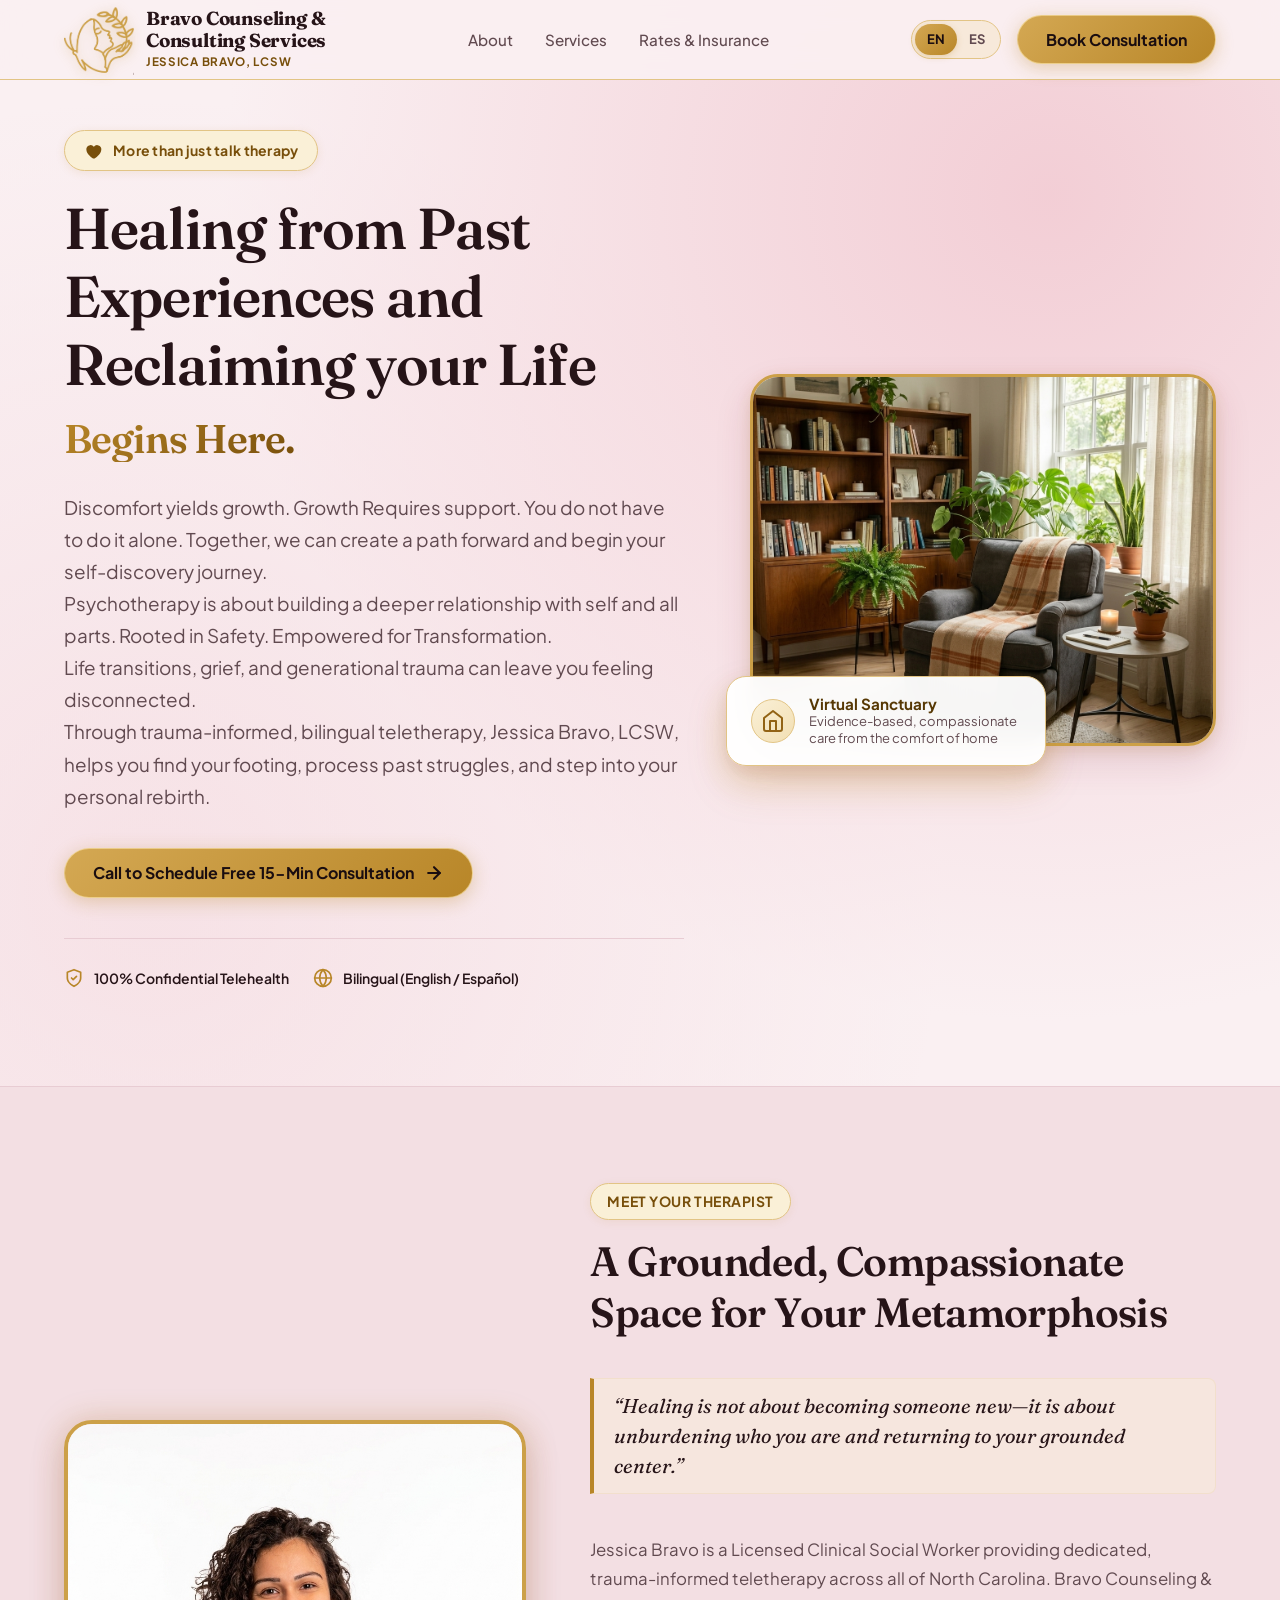
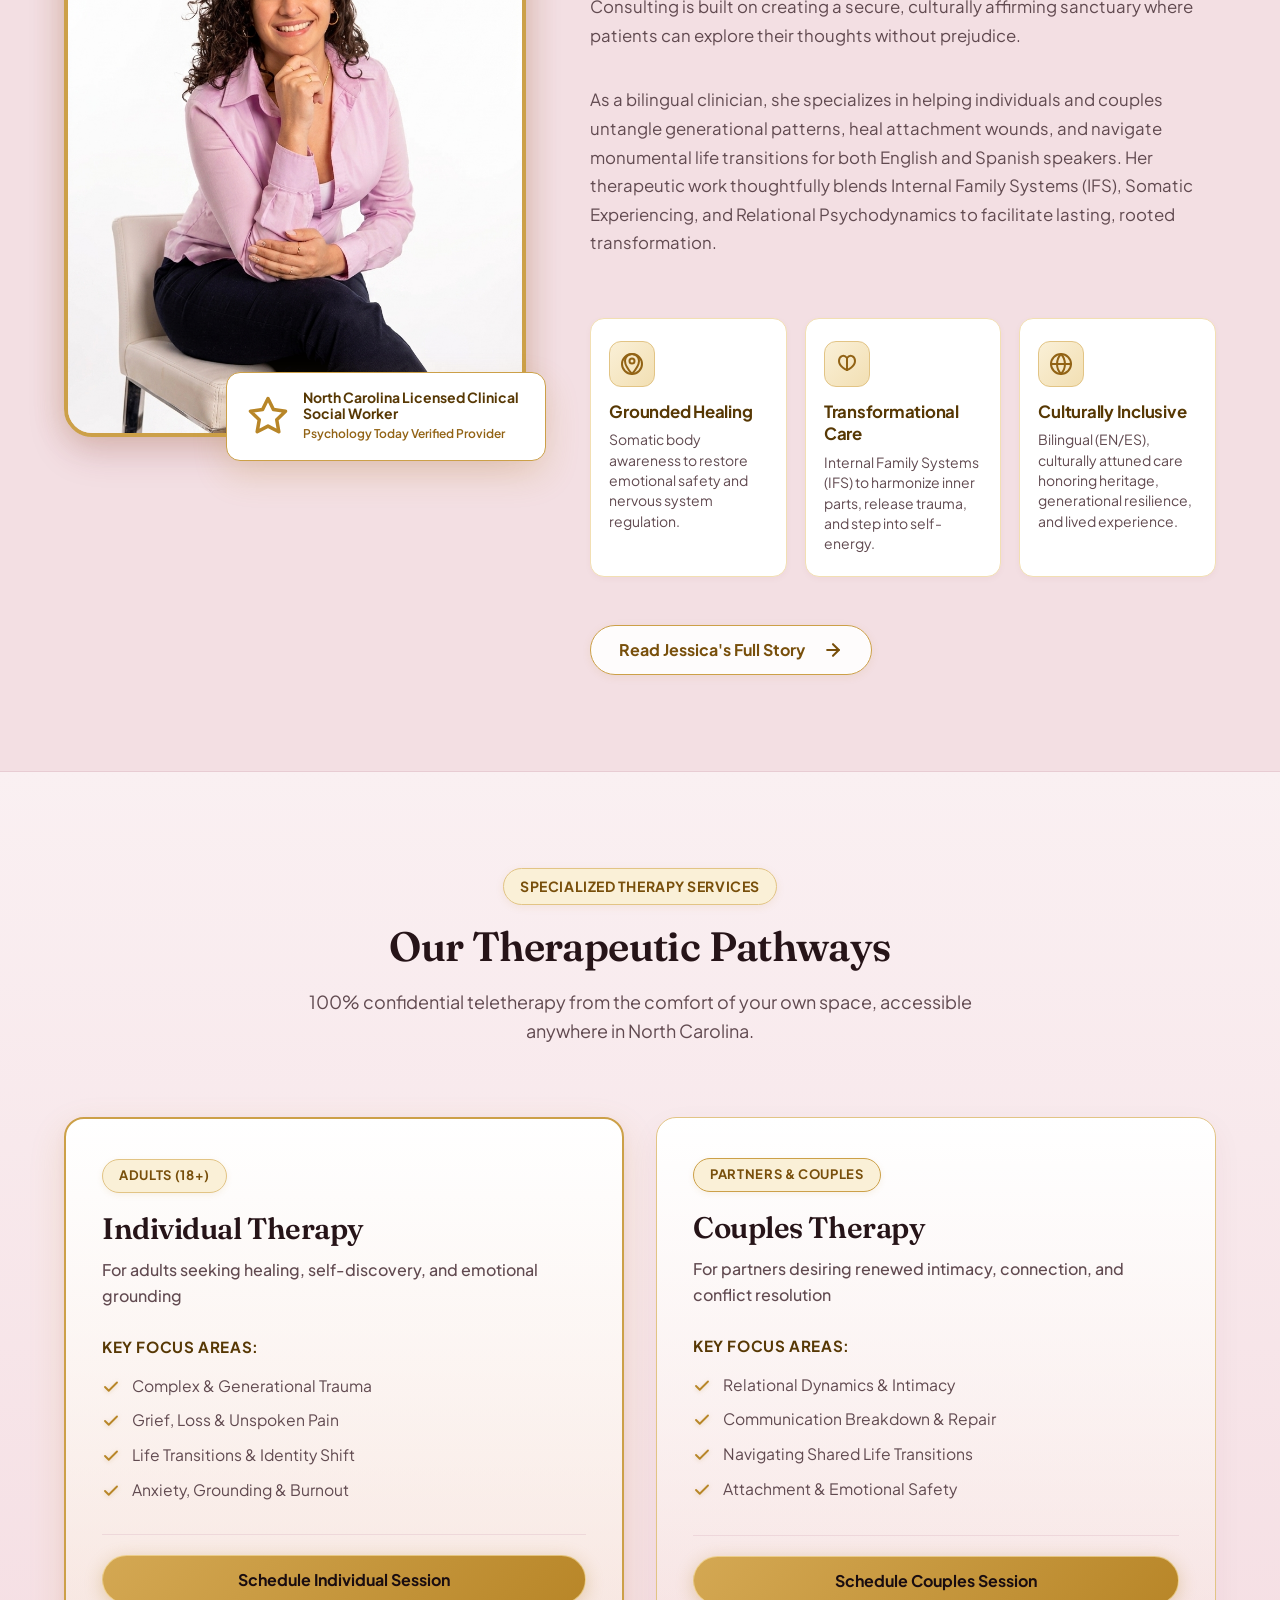
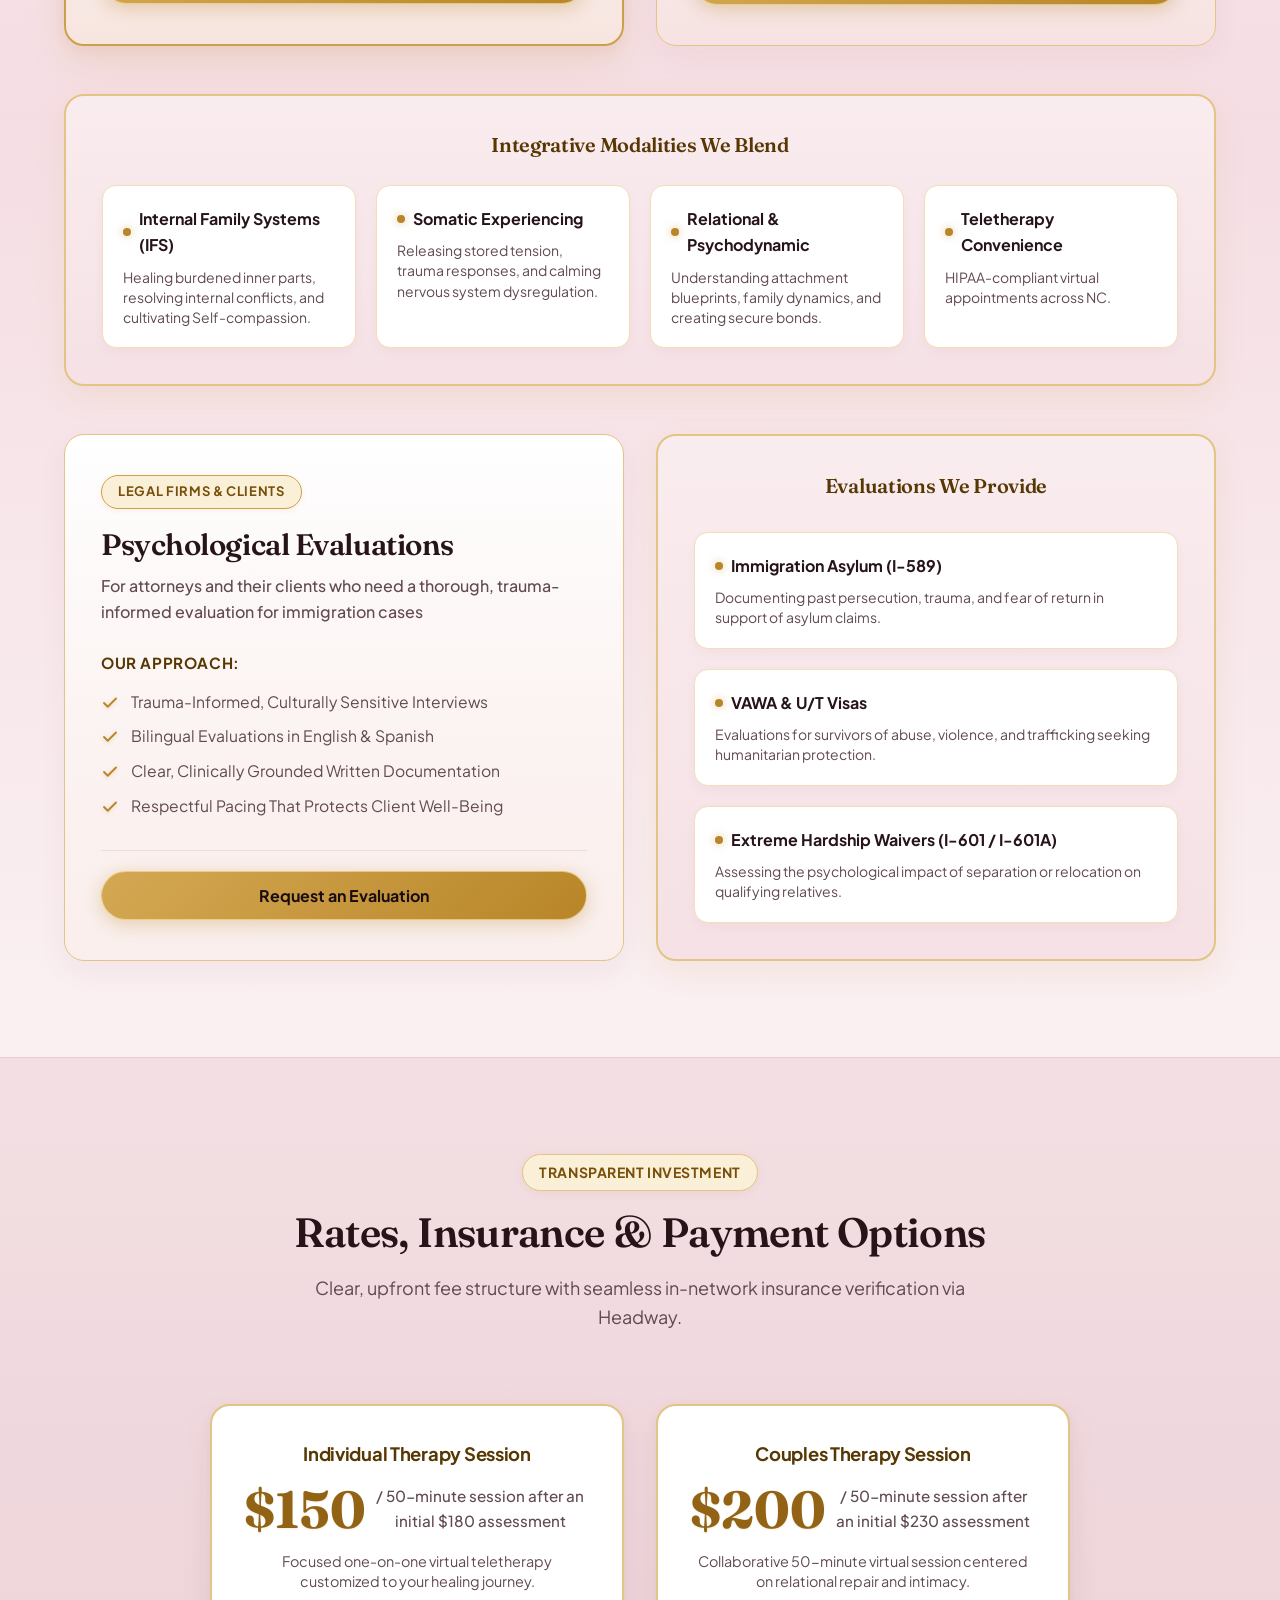
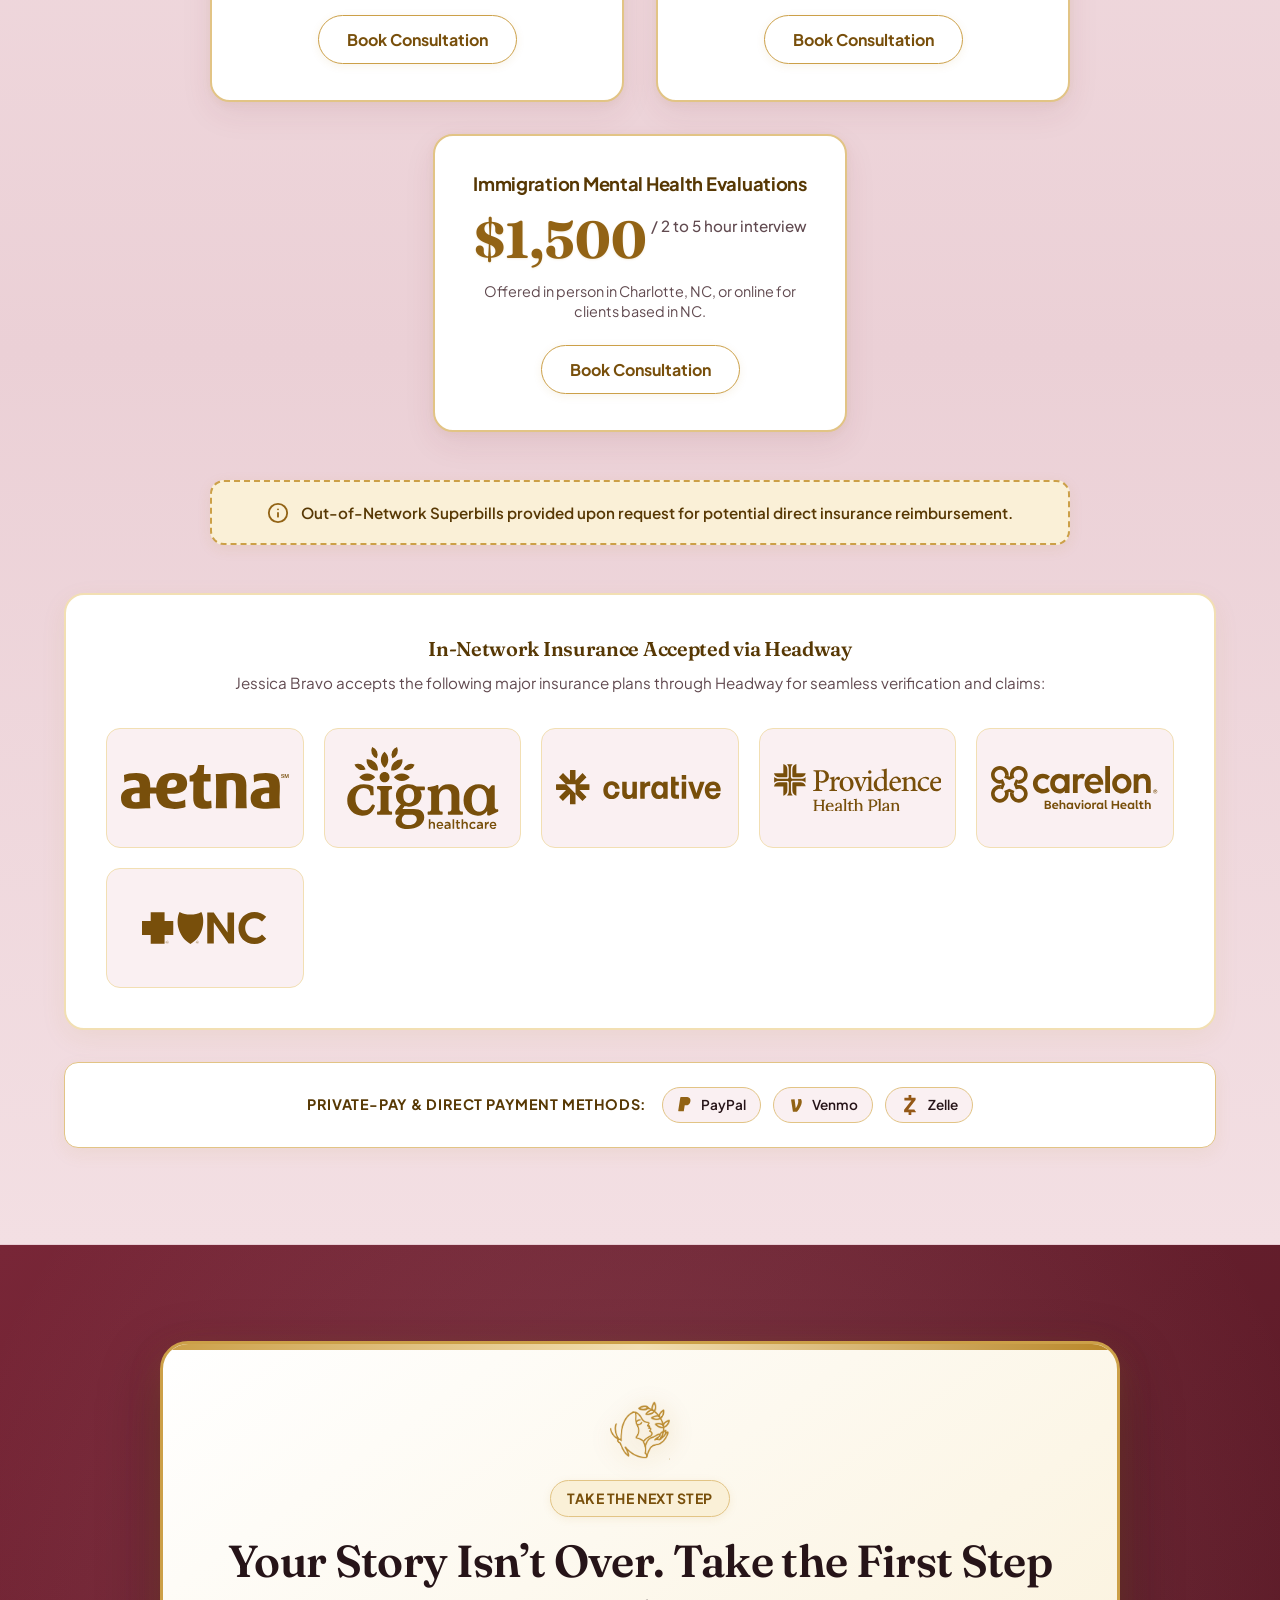
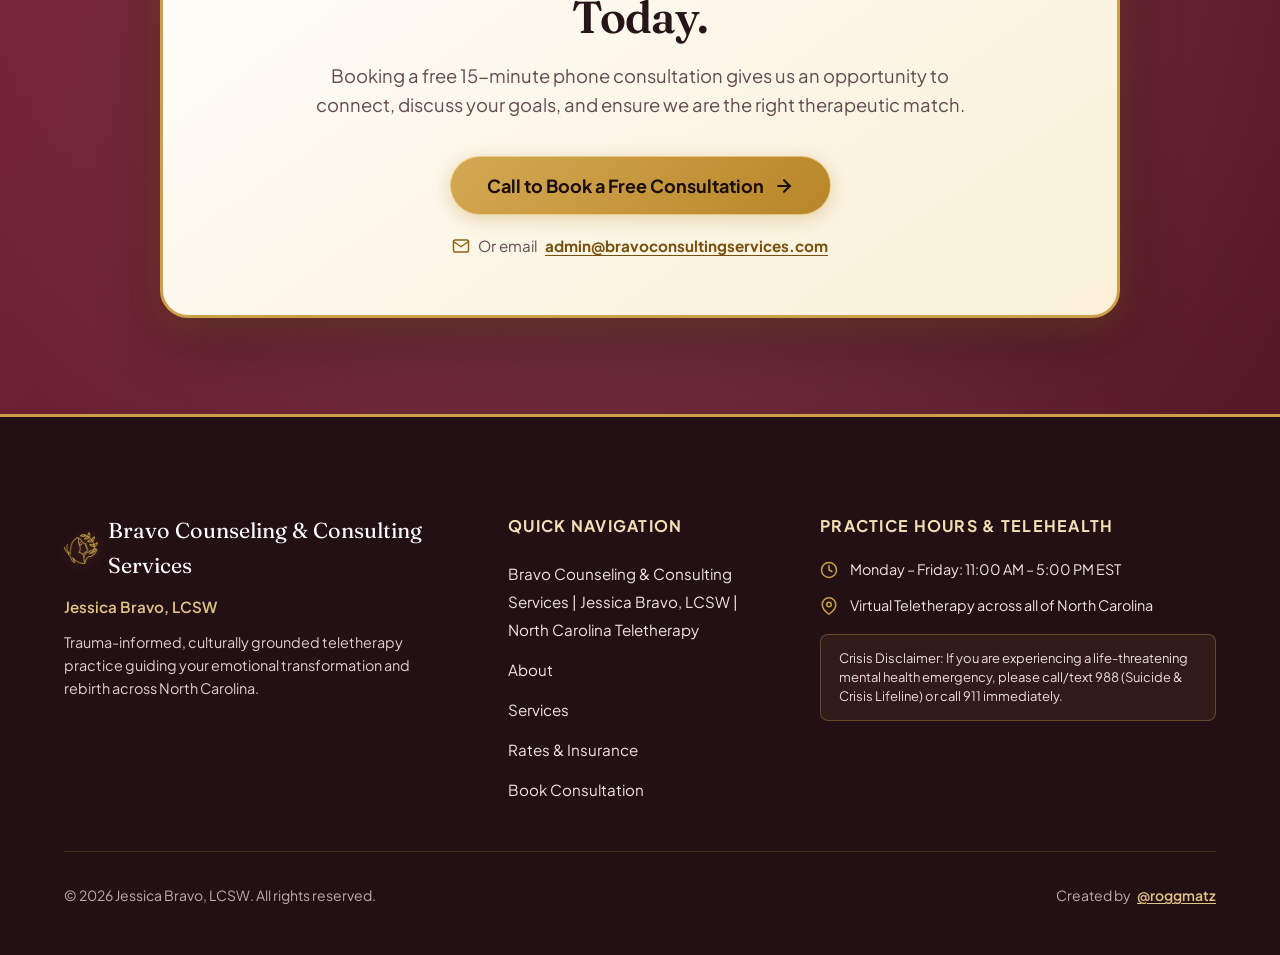
==== commit 8cde47b9: "Added BCBSNC as an accepted in-network insurance." ====
--- a/index.html
+++ b/index.html
@@ -720,6 +720,9 @@
                 </svg>
 
             </div>
+            <div class="insurance-badge">
+                <svg width="125" height="32" viewBox="0 0 125 32" fill="none" xmlns="http://www.w3.org/2000/svg" aria-label="Blue Cross and Blue Shield of North Carolina" name="bcbsnc-short-light-mode"><path d="M48.452 32c-6.012-3.322-9.655-8.609-11.532-14.413C34.971 11.565 35.295 4.44 37.552 0c3.432 1.73 6.885 2.62 10.9 2.608 4.014-.012 7.467-.879 10.9-2.608 2.256 4.44 2.58 11.563.632 17.587C58.106 23.39 54.463 28.677 48.452 32Zm7.98-2.789a1.483 1.483 0 0 0-1.074-.446 1.43 1.43 0 0 0-1.043.425c-.29.296-.454.68-.454 1.076 0 .397.154.763.44 1.051.287.291.658.45 1.059.45.4 0 .772-.159 1.069-.445.283-.276.437-.642.437-1.055 0-.413-.159-.777-.433-1.056m-.139.138c.243.242.371.566.371.93 0 .363-.134.667-.38.905-.259.25-.58.385-.934.385-.335 0-.665-.137-.91-.387a1.297 1.297 0 0 1-.382-.914c0-.342.142-.677.396-.934.239-.243.56-.371.91-.371.349 0 .68.134.93.387m-.185.503c0-.309-.233-.467-.708-.467h-.642v1.702h.32v-.727h.318l.346.727h.359l-.38-.776c.247-.05.387-.217.387-.459Zm-.767-.257c.3 0 .437.083.437.29 0 .209-.137.272-.43.272h-.27v-.562h.263ZM8.704 22.959H0V9.044h8.704V.341H22.57v8.703h8.703V22.96H22.57v8.704H8.704v-8.705Zm17.582 6.253a1.48 1.48 0 0 0-1.072-.447 1.43 1.43 0 0 0-1.043.425 1.53 1.53 0 0 0-.454 1.077c0 .396.154.762.437 1.05.288.291.659.451 1.06.451.4 0 .772-.16 1.067-.446.283-.276.439-.642.439-1.055 0-.413-.159-.777-.434-1.055Zm-.14.137c.244.242.373.566.373.93 0 .363-.134.667-.38.906-.259.25-.58.384-.934.384a1.28 1.28 0 0 1-.91-.387 1.292 1.292 0 0 1-.384-.914c0-.342.142-.677.397-.934.238-.243.56-.371.909-.371.35 0 .68.134.93.387m-.182.504c0-.31-.234-.468-.71-.468h-.644v1.702h.322v-.726h.317l.347.726h.358l-.38-.776c.248-.05.388-.217.388-.458m-.766-.258c.3 0 .437.083.437.29 0 .209-.137.272-.43.272h-.27v-.562h.263Z" fill="currentColor"></path><path d="M86.536 31.407 71.801 10.133v21.274h-6.536V.416h6.476l13.785 19.97V.416h6.536v30.992h-5.526v-.001ZM112.44 32c4.872 0 8.496-1.66 11.825-5.275l-4.279-4.325c-2.02 2.133-4.456 3.378-7.428 3.378-5.585 0-9.388-4.268-9.388-9.779 0-5.51 3.803-9.778 9.388-9.778 2.971 0 5.289 1.185 7.428 3.318l4.219-4.741C120.936 1.481 116.717 0 112.44 0c-9.031 0-15.984 6.934-15.984 16 0 9.065 6.358 15.998 15.984 15.998V32Z" fill="currentColor"></path></svg>
+            </div>
           </div>
         </div>
 
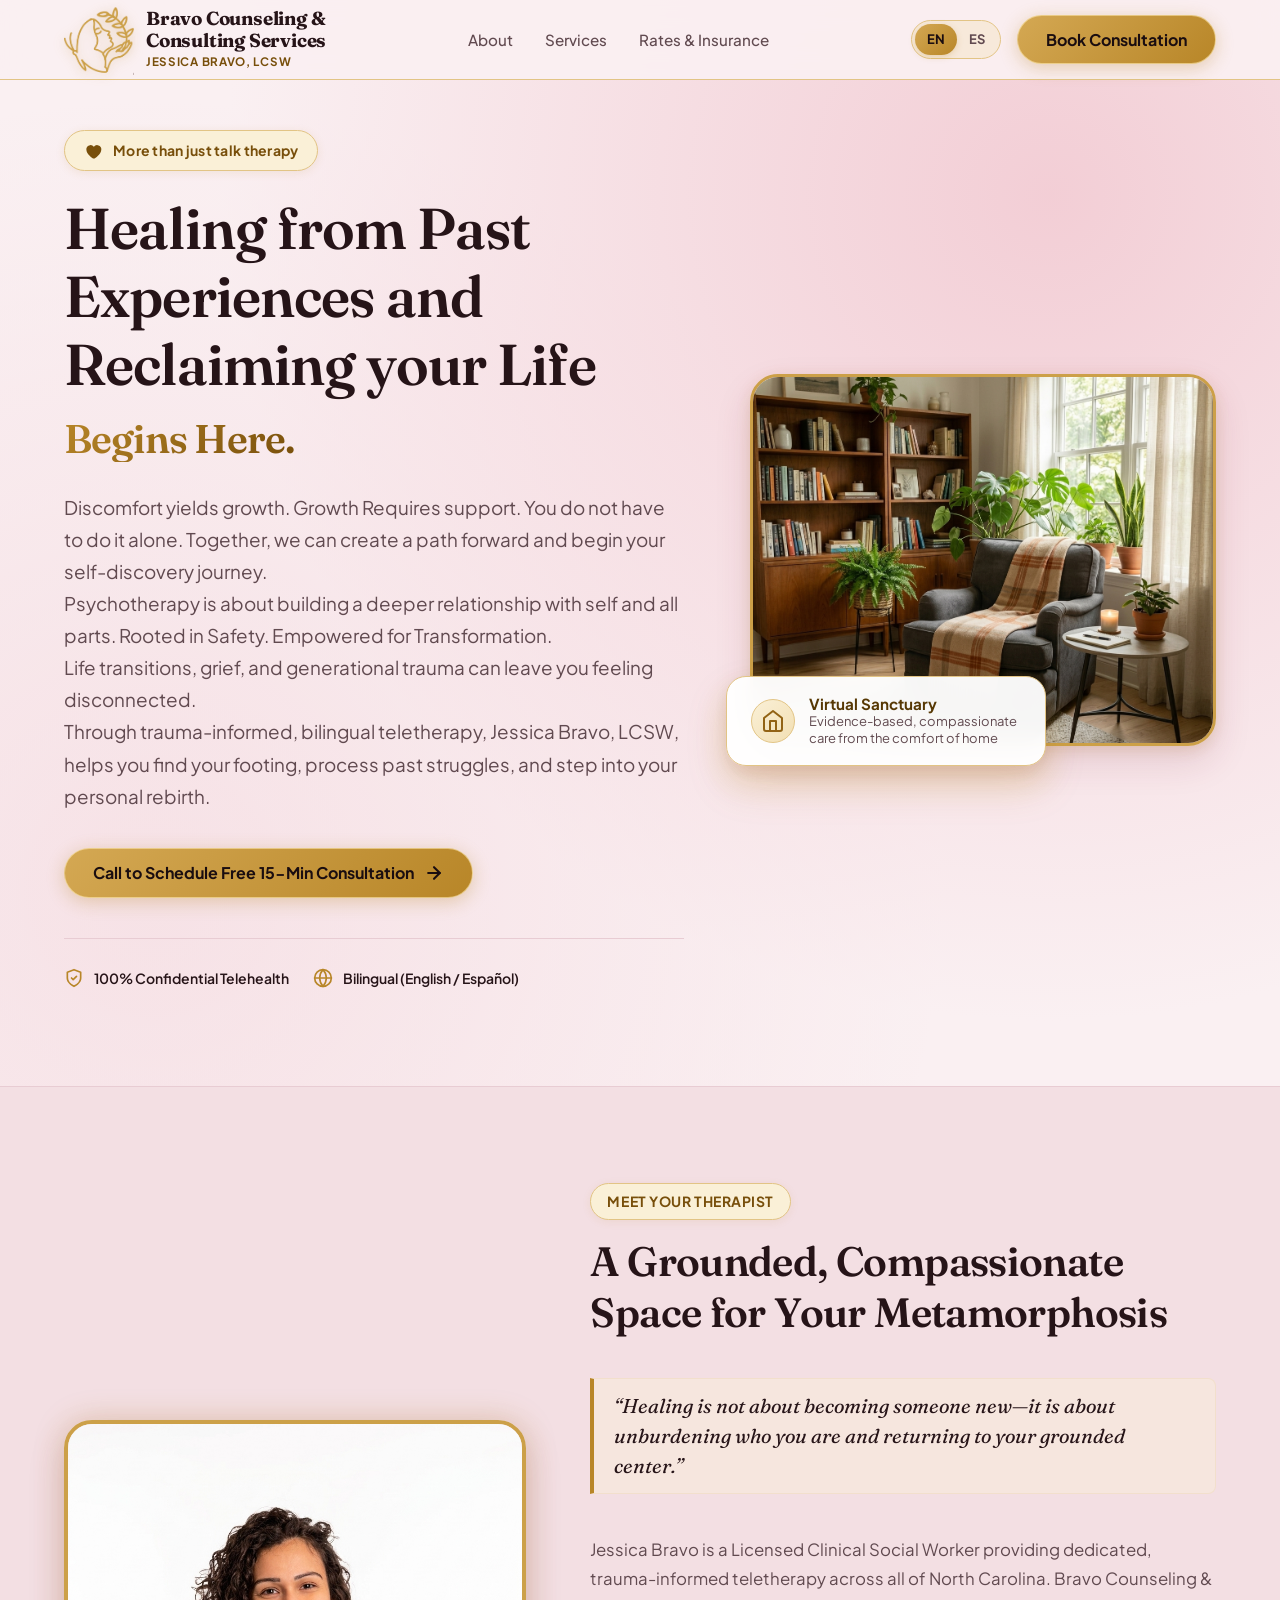
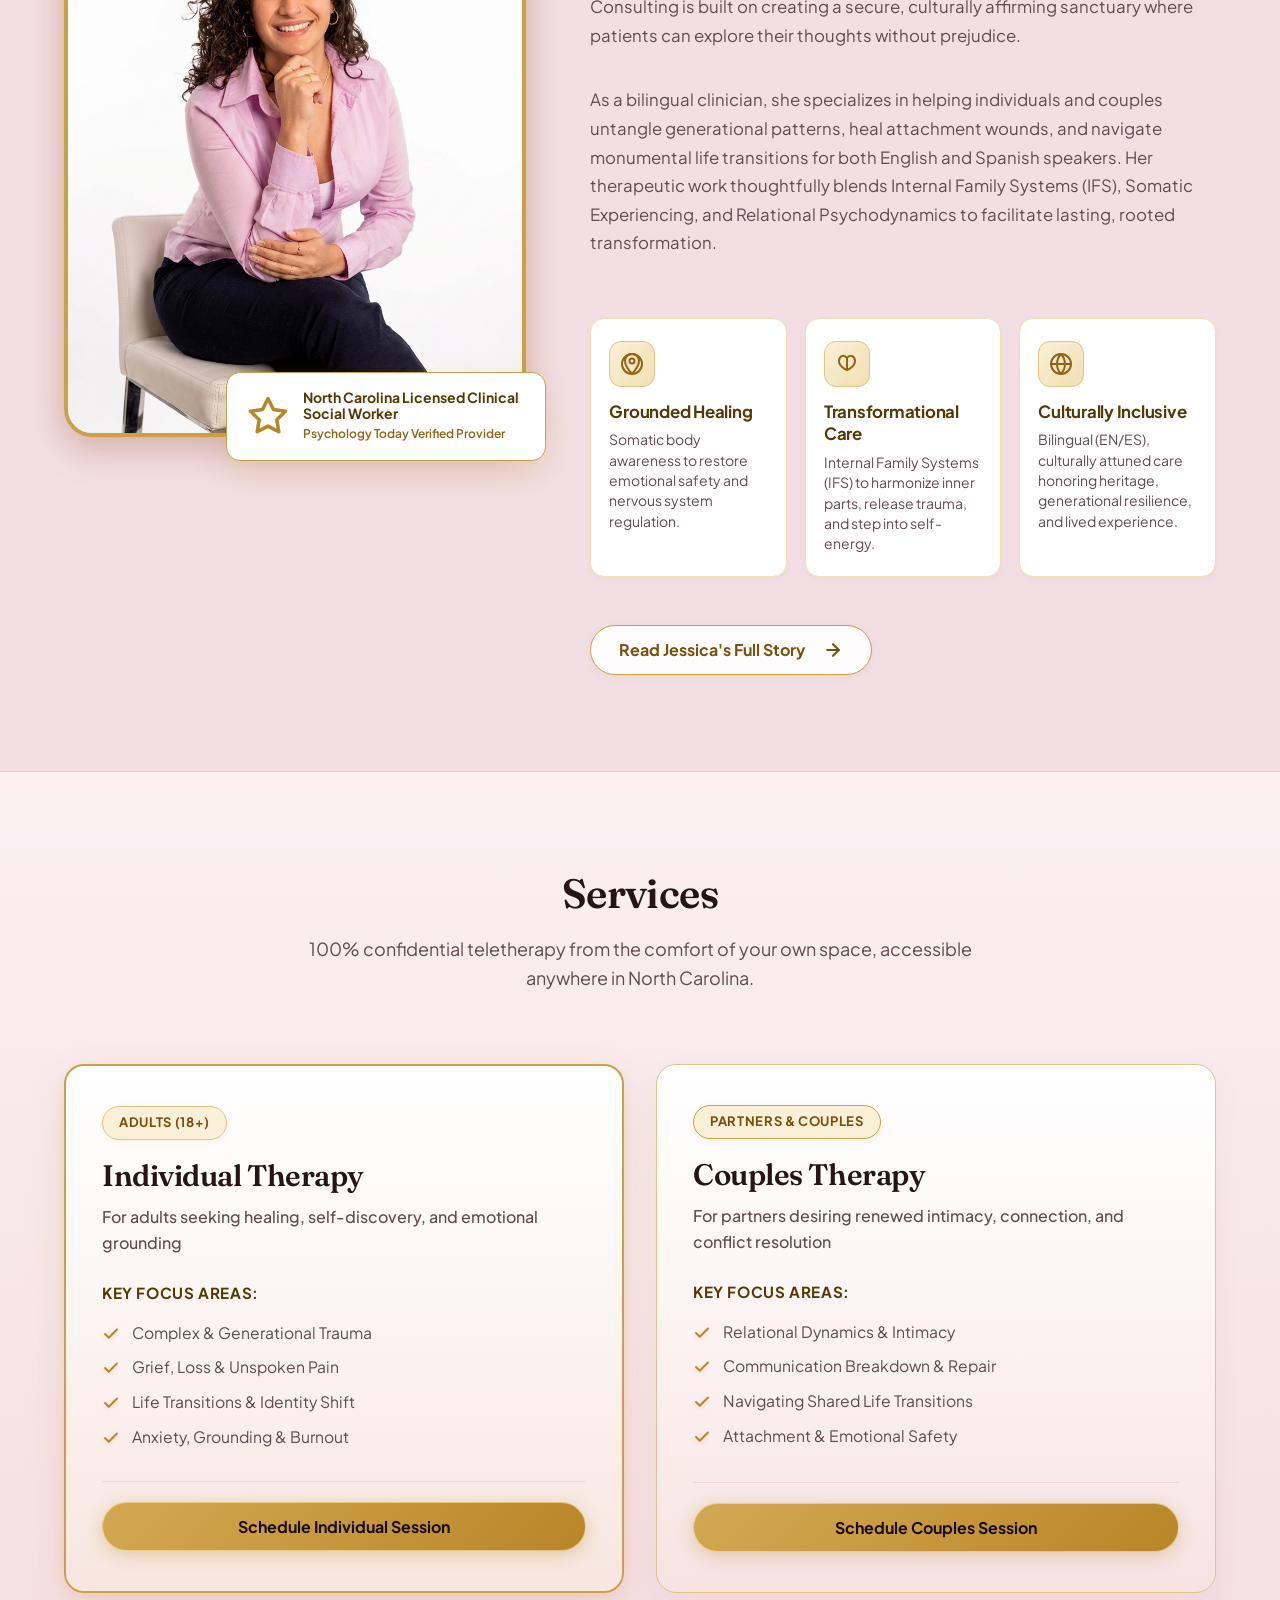
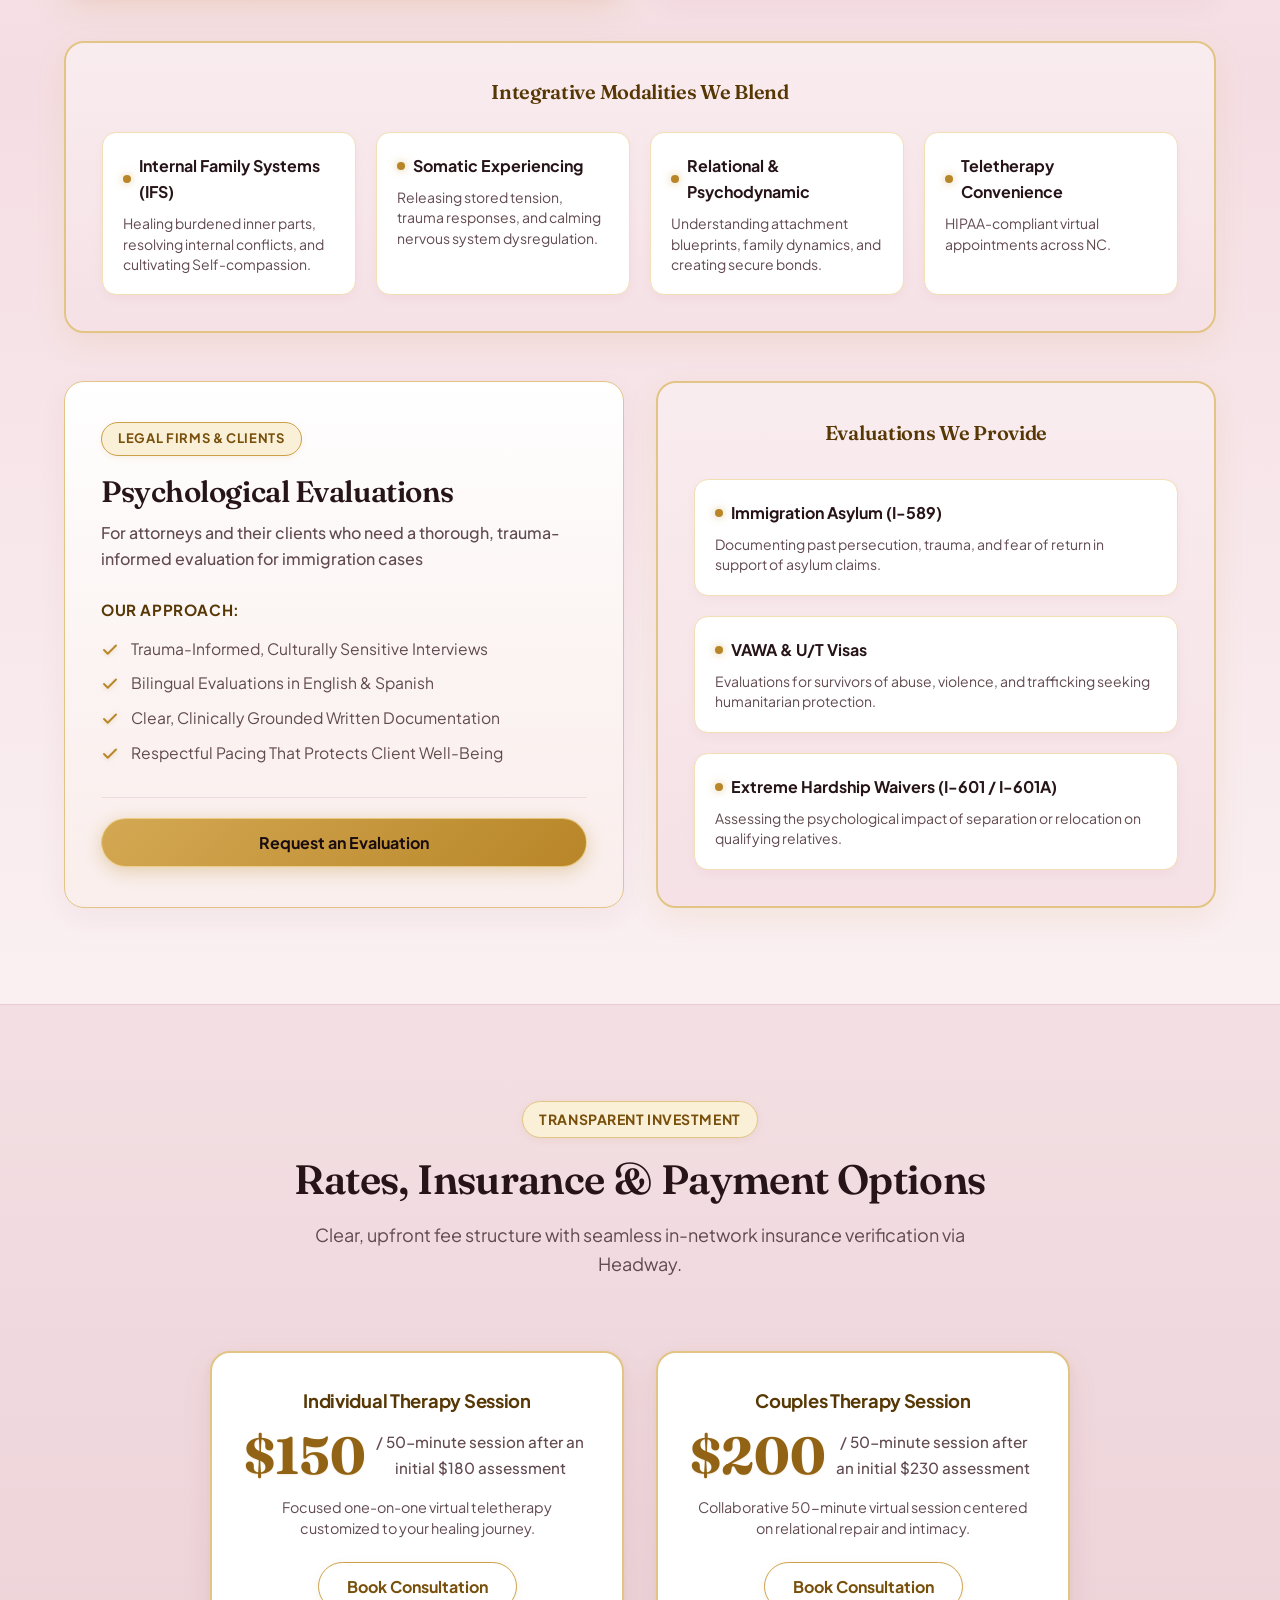
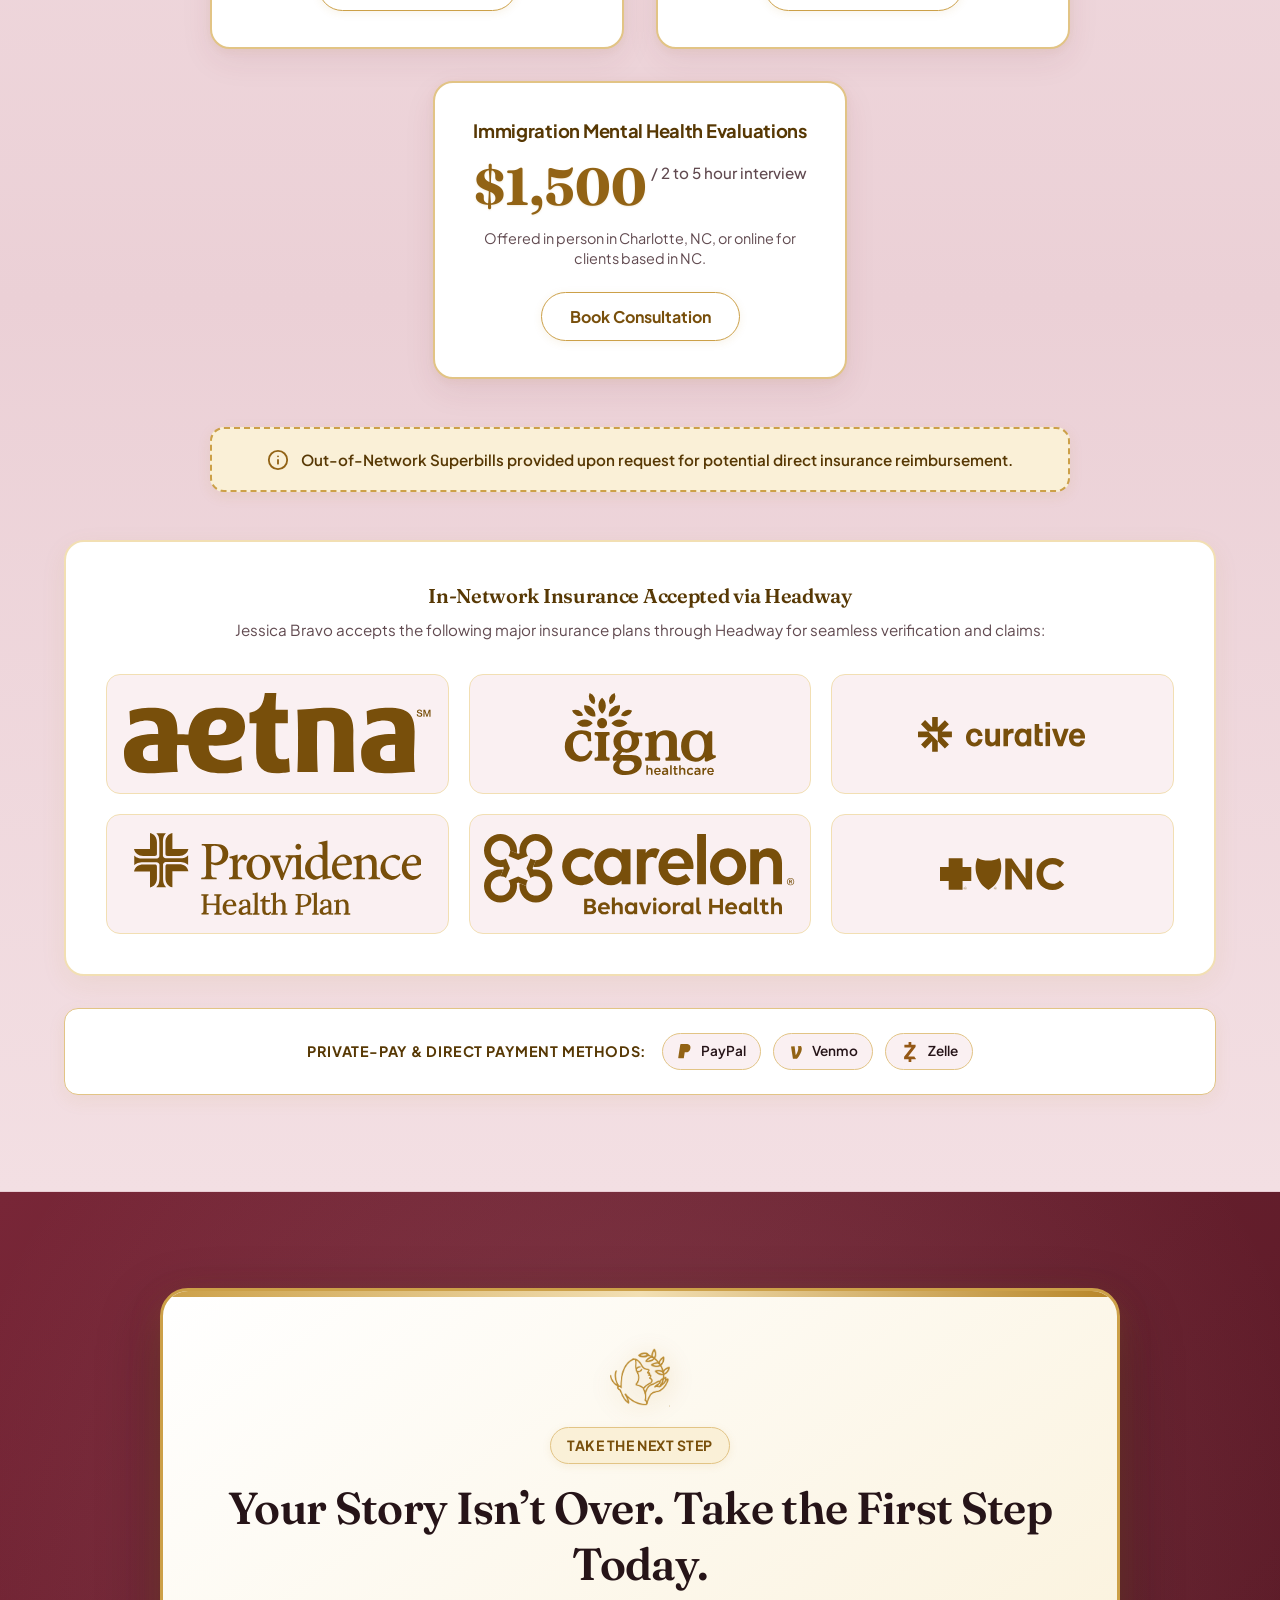
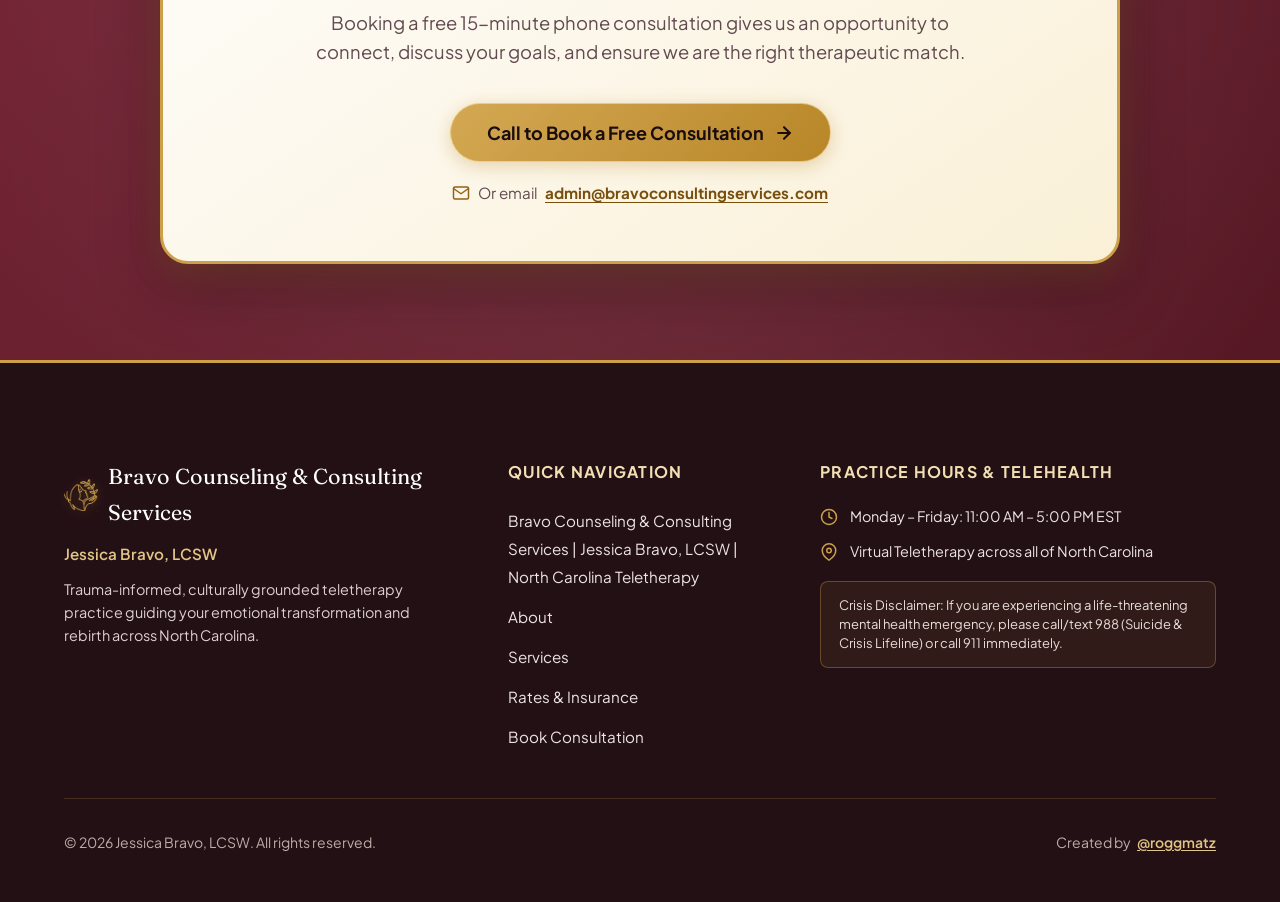
==== commit e798f401: "Updated services panel copy per jessica's request." ====
--- a/index.html
+++ b/index.html
@@ -289,8 +289,7 @@
       <div class="container">
 
         <div class="section-header">
-          <span class="section-badge gold sage" data-i18n="services.badge">Specialized Therapy Services</span>
-          <h2 class="section-title" data-i18n="services.title">Our Therapeutic Pathways</h2>
+          <h2 class="section-title" data-i18n="services.title">Services</h2>
           <p class="section-subtitle" data-i18n="services.subtitle">
             100% confidential teletherapy from the comfort of your own space, accessible anywhere in North Carolina.
           </p>
--- a/style.css
+++ b/style.css
@@ -1270,7 +1270,7 @@
 
 .insurance-logo-grid {
   display: grid;
-  grid-template-columns: repeat(5, 1fr);
+  grid-template-columns: repeat(3, 1fr);
   gap: 20px;
   align-items: center;
 }
@@ -1288,22 +1288,6 @@
   height: 120px;
   color: var(--color-gold-700);
   transition: border-color var(--transition-normal), transform var(--transition-normal), box-shadow var(--transition-normal);
-}
-
-.insurance-badge:hover {
-  border-color: var(--color-gold-400);
-  color: var(--color-gold-600);
-  transform: translateY(-2px);
-  box-shadow: 0 8px 20px rgba(184, 134, 40, 0.16);
-}
-
-.insurance-badge svg {
-  color: var(--color-gold-700);
-  transition: color var(--transition-fast);
-}
-
-.insurance-badge:hover svg {
-  color: var(--color-gold-600);
 }
 
 .insurance-logo-icon {
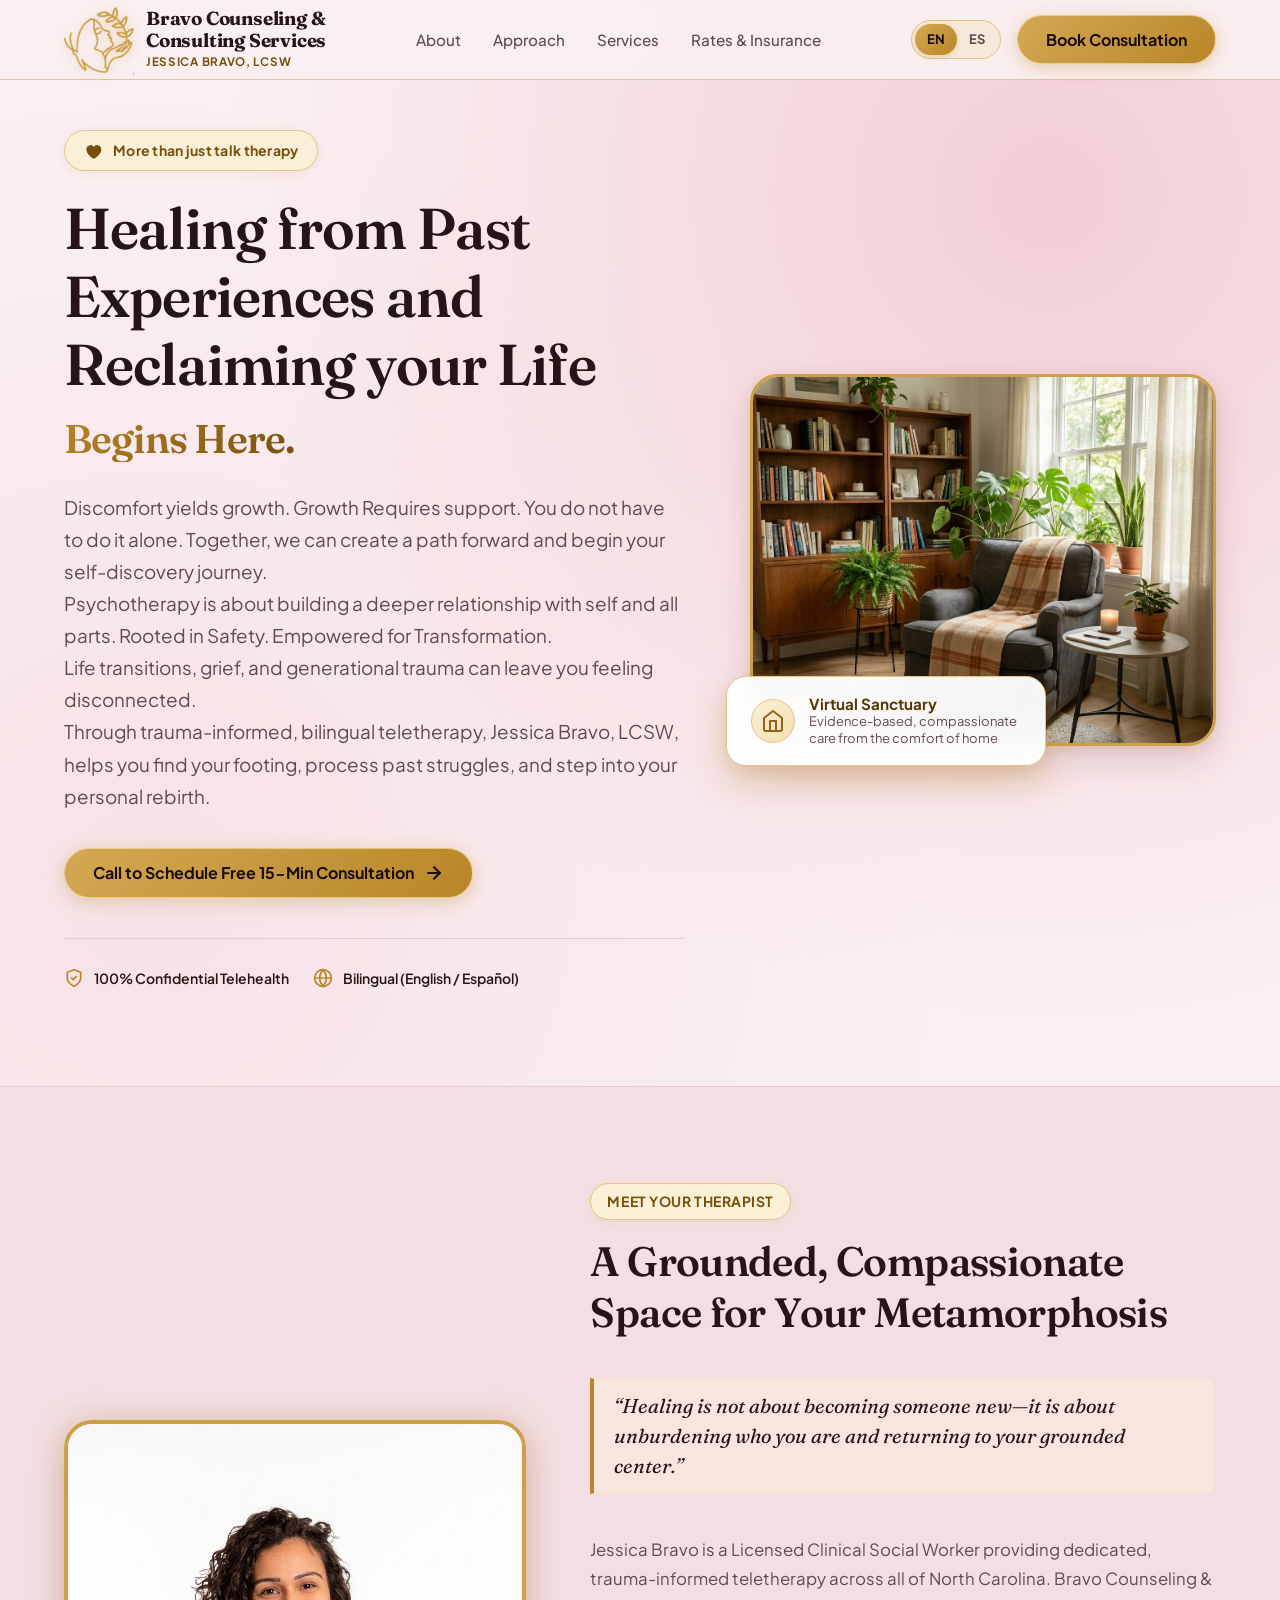
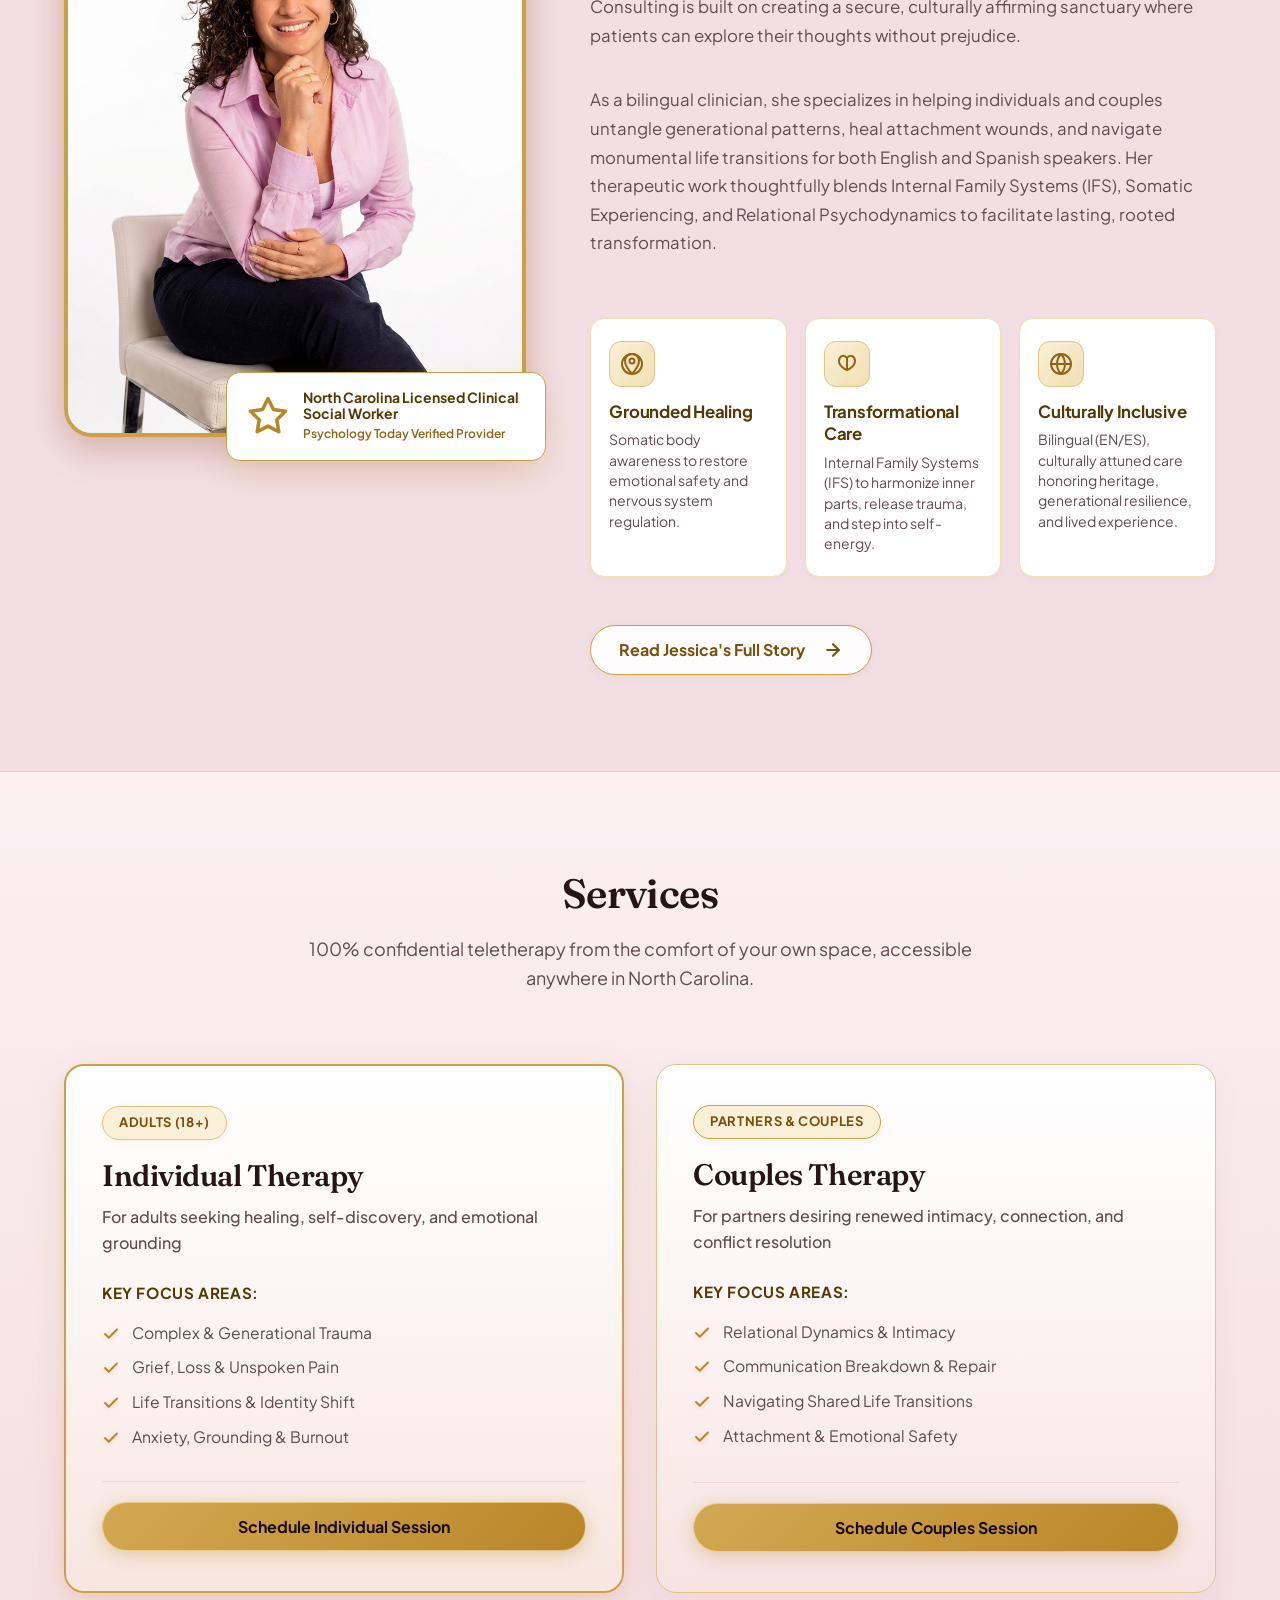
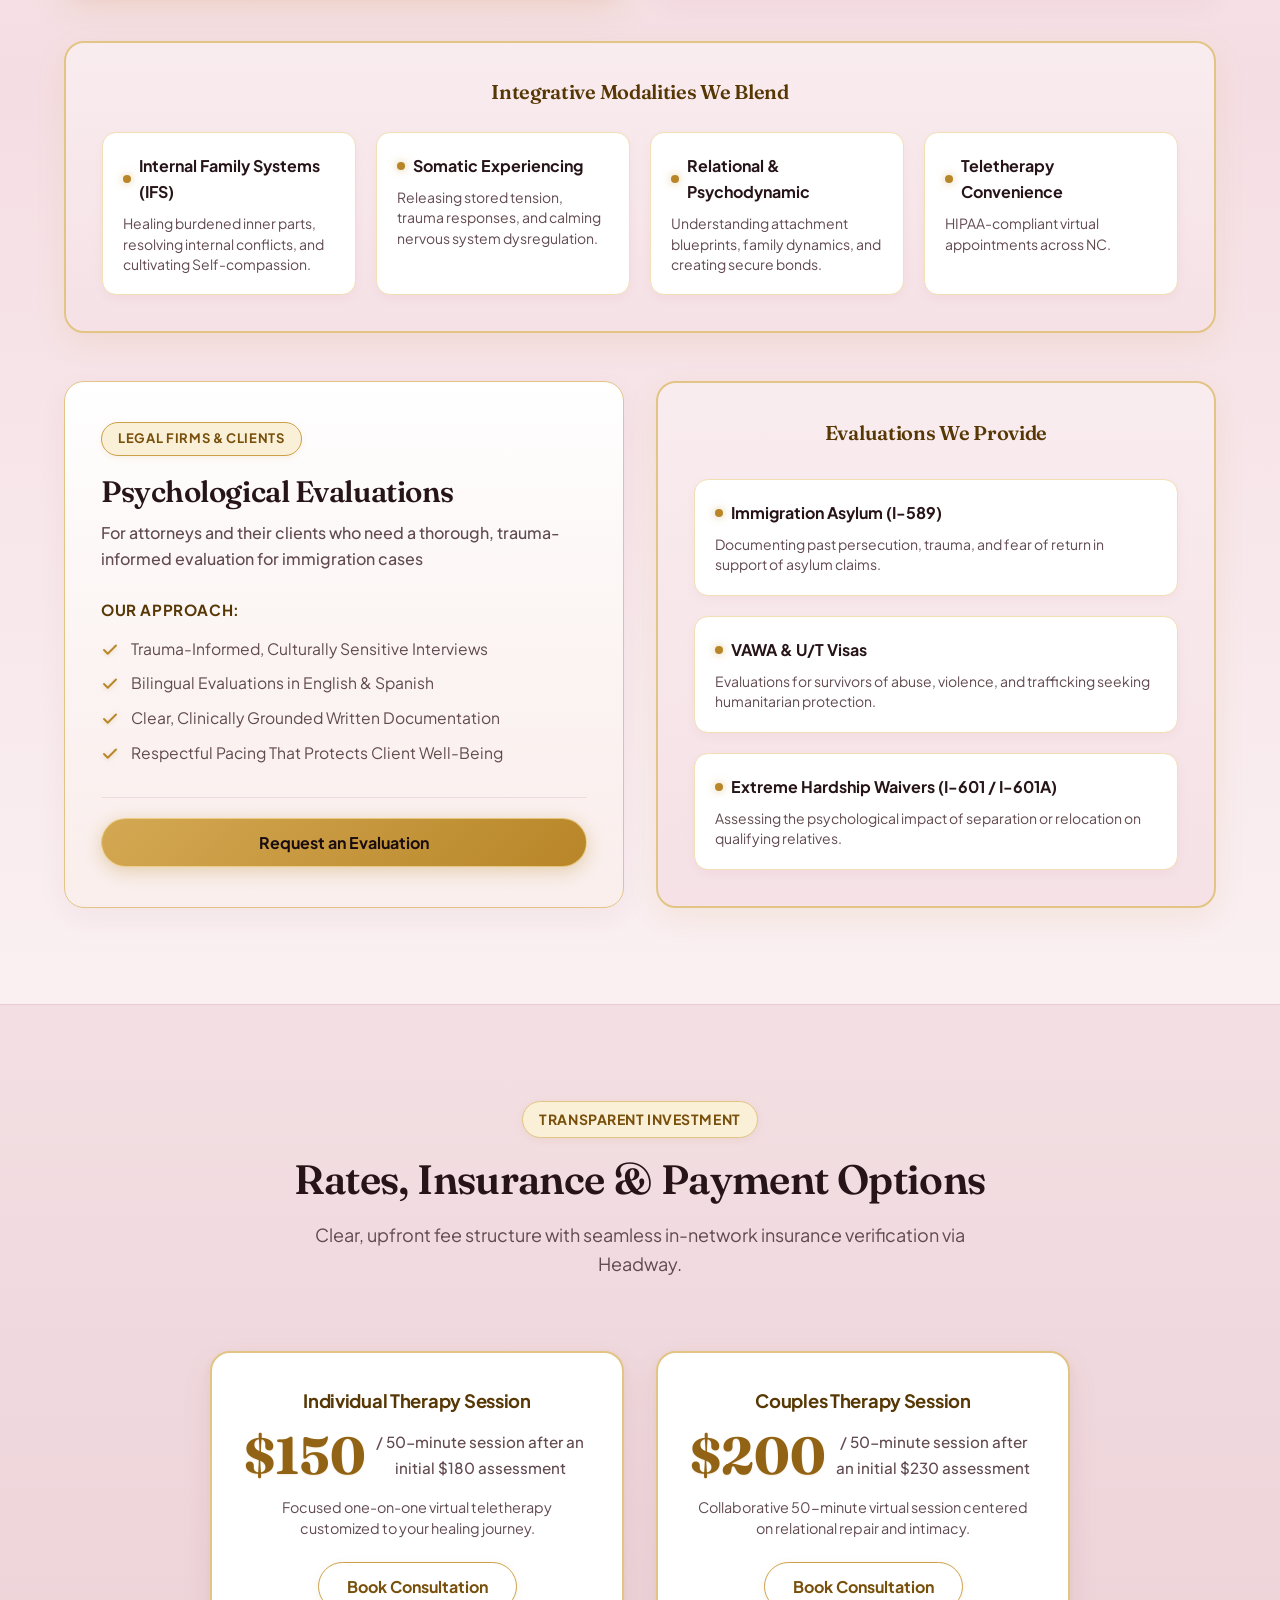
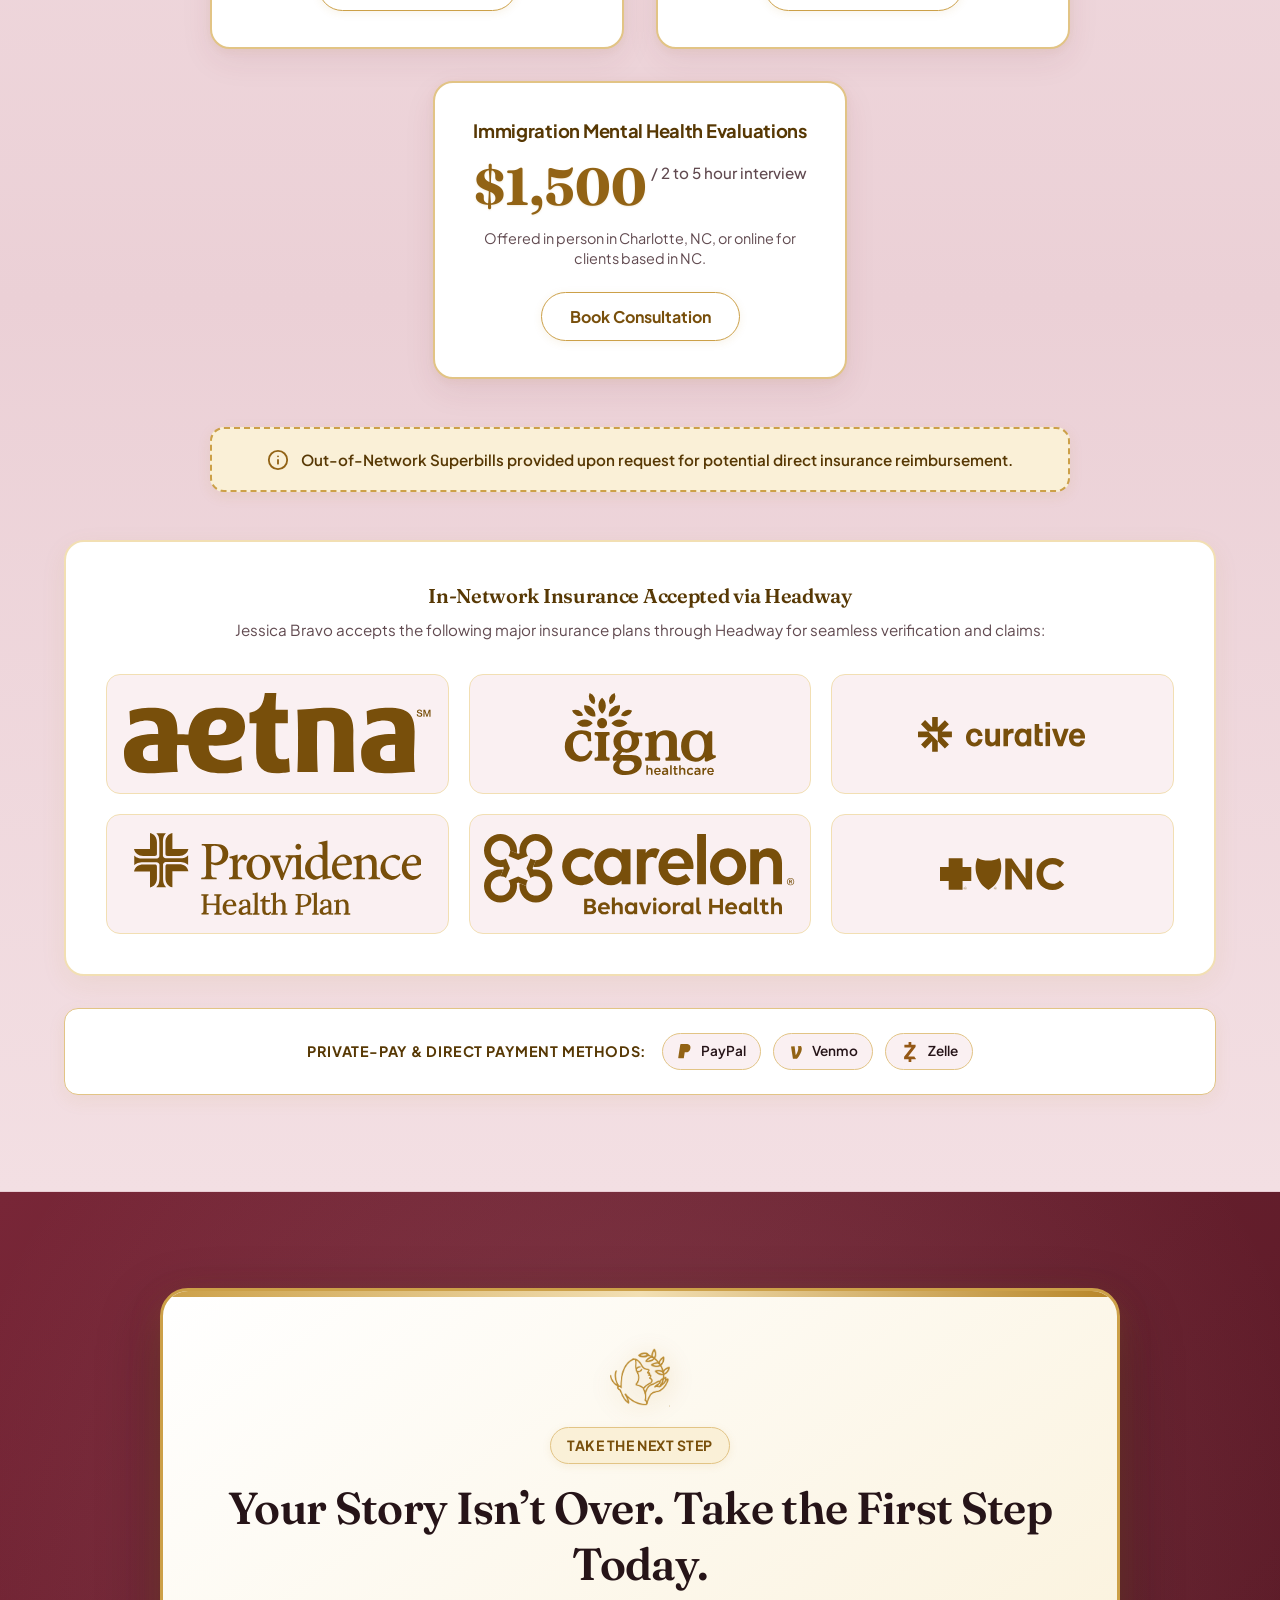
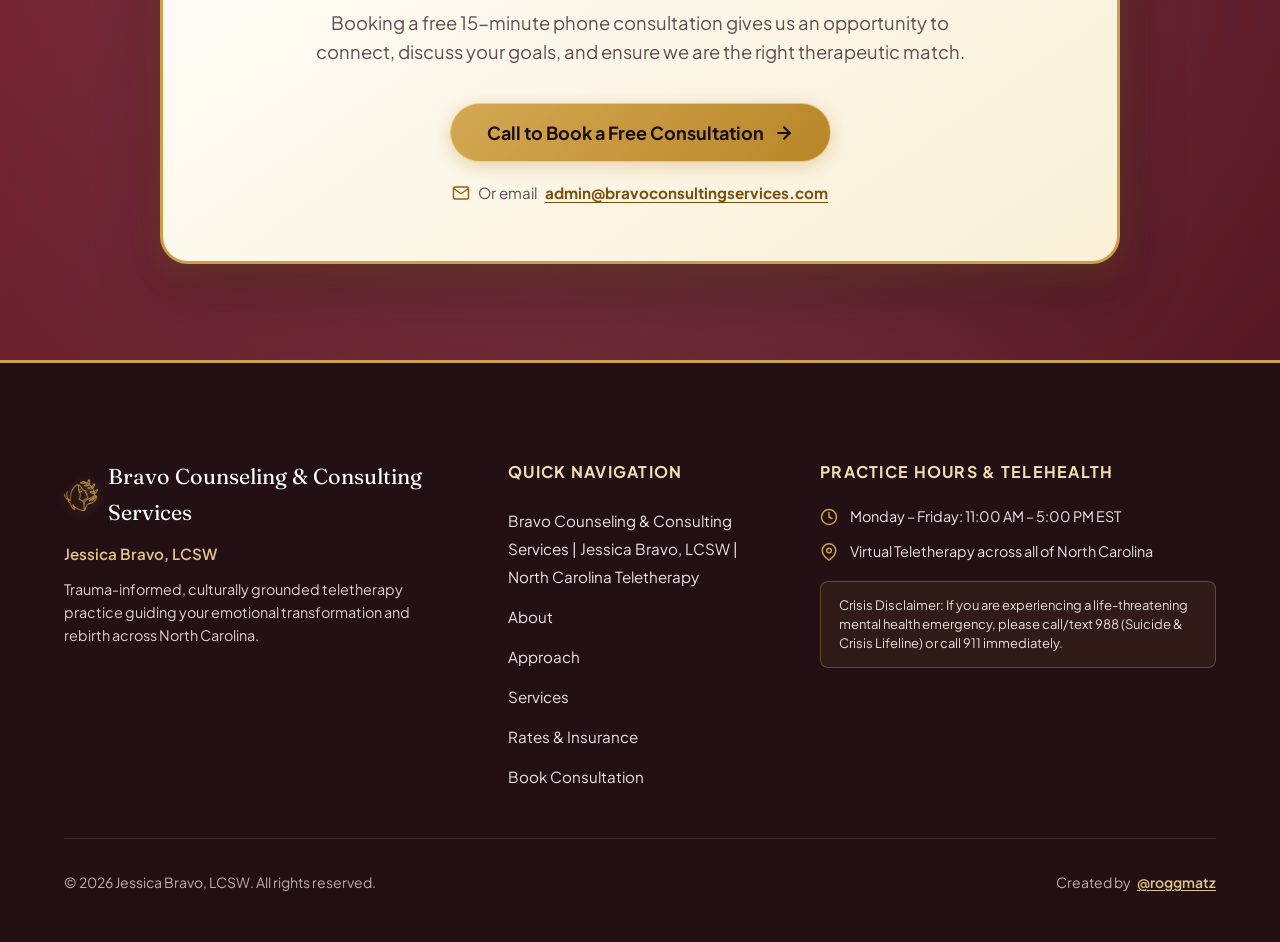
==== commit 8ade4323: "Added My Approach page describing the practice's therapeutic modalities. New approach.html follows t" ====
--- a/index.html
+++ b/index.html
@@ -62,6 +62,7 @@
       <!-- Navigation Menu -->
       <nav class="nav-menu" id="nav-menu" aria-label="Main Navigation">
         <a href="#about" class="nav-link" data-i18n="nav.about">About</a>
+        <a href="approach.html" class="nav-link" data-i18n="nav.approach">Approach</a>
         <a href="#services" class="nav-link" data-i18n="nav.services">Services</a>
         <a href="#rates" class="nav-link" data-i18n="nav.rates">Rates & Insurance</a>
 
@@ -823,6 +824,7 @@
           <ul class="footer-links-list">
             <li><a href="#hero" data-i18n="meta.title">Home</a></li>
             <li><a href="aboutme.html" data-i18n="nav.about">About Jessica Bravo</a></li>
+            <li><a href="approach.html" data-i18n="nav.approach">My Approach</a></li>
             <li><a href="#services" data-i18n="nav.services">Therapy Services</a></li>
             <li><a href="#rates" data-i18n="nav.rates">Rates & Insurance</a></li>
             <li><a href="#contact" data-i18n="nav.book">Book Consultation</a></li>
--- a/style.css
+++ b/style.css
@@ -2248,3 +2248,180 @@
     padding: 20px 22px;
   }
 }
+
+/* ==========================================================================
+   "My Approach" Page Styles (approach.html)
+   Reuses the About page hero, cards, quote and CTA components.
+   ========================================================================== */
+.approach-hero-lead {
+  font-family: var(--font-heading);
+  font-size: clamp(1.3rem, 2.6vw, 1.7rem);
+  line-height: 1.5;
+  color: var(--color-gold-700);
+  margin: 4px auto var(--space-lg);
+  max-width: 720px;
+}
+
+.approach-section {
+  padding: var(--space-3xl) 0 0;
+}
+
+.approach-page .about-page-main {
+  padding-bottom: 0;
+}
+
+.approach-page .about-cta-section {
+  margin-top: var(--space-3xl);
+}
+
+.approach-split {
+  display: grid;
+  grid-template-columns: 1fr;
+  gap: 32px;
+  align-items: center;
+}
+
+.approach-split-copy {
+  display: flex;
+  flex-direction: column;
+  gap: 20px;
+}
+
+.approach-figure {
+  margin: 0 auto;
+  border-radius: var(--radius-xl);
+  overflow: hidden;
+  border: 4px solid var(--color-gold-400);
+  box-shadow: 0 16px 36px rgba(120, 38, 55, 0.16), 0 0 24px rgba(184, 134, 40, 0.22);
+  background-color: var(--color-rose-100);
+  aspect-ratio: 4 / 5;
+  max-width: 440px;
+  width: 100%;
+}
+
+.approach-figure img {
+  width: 100%;
+  height: 100%;
+  object-fit: cover;
+  display: block;
+}
+
+.approach-heading {
+  font-size: clamp(1.6rem, 3vw, 2.2rem);
+  line-height: 1.3;
+  color: var(--color-text-main);
+}
+
+.approach-heading-sm {
+  font-size: clamp(1.4rem, 2.4vw, 1.75rem);
+  margin-bottom: 14px;
+  color: var(--color-rose-700);
+}
+
+.approach-mbs-grid {
+  margin-top: 40px;
+}
+
+.approach-awaits-card {
+  margin: 0;
+  padding: 32px 24px;
+}
+
+.approach-awaits-list {
+  list-style: none;
+  margin: 24px 0 0;
+  padding: 0;
+  display: grid;
+  grid-template-columns: 1fr;
+  gap: 12px;
+}
+
+.approach-await-item {
+  display: flex;
+  align-items: flex-start;
+  gap: 14px;
+  padding: 14px 16px;
+  background: rgba(255, 255, 255, 0.7);
+  border: 1px solid var(--color-gold-200);
+  border-radius: var(--radius-sm);
+  color: var(--color-text-main);
+  font-size: 1.02rem;
+  line-height: 1.55;
+}
+
+.approach-await-icon {
+  flex-shrink: 0;
+  width: 40px;
+  height: 40px;
+  border-radius: 12px;
+  background: var(--color-gold-100);
+  color: var(--color-gold-700);
+  display: flex;
+  align-items: center;
+  justify-content: center;
+}
+
+.approach-modal-intro {
+  margin-top: 12px;
+  max-width: 760px;
+}
+
+.approach-modal-chips {
+  list-style: none;
+  margin: 0 0 32px;
+  padding: 0;
+  display: flex;
+  flex-wrap: wrap;
+  gap: 10px;
+}
+
+.approach-closing-quote {
+  margin-top: 40px;
+}
+
+.approach-closing-quote .story-chapter-body {
+  margin-top: 14px;
+  color: var(--color-text-main);
+}
+
+.approach-cta-figure {
+  margin: 0 auto 20px;
+  width: 120px;
+  height: 120px;
+  border-radius: 50%;
+  overflow: hidden;
+  border: 3px solid var(--color-gold-400);
+  background: var(--color-rose-800);
+}
+
+.approach-cta-figure img {
+  width: 100%;
+  height: 100%;
+  object-fit: cover;
+  display: block;
+}
+
+@media (min-width: 768px) {
+  .approach-awaits-list {
+    grid-template-columns: repeat(2, 1fr);
+  }
+
+  .approach-awaits-card {
+    padding: 40px;
+  }
+}
+
+@media (min-width: 992px) {
+  .approach-split {
+    grid-template-columns: 400px 1fr;
+    gap: 56px;
+  }
+
+  .approach-split-reverse {
+    grid-template-columns: 1fr 400px;
+  }
+
+  .approach-figure {
+    margin-inline: 0;
+  }
+}
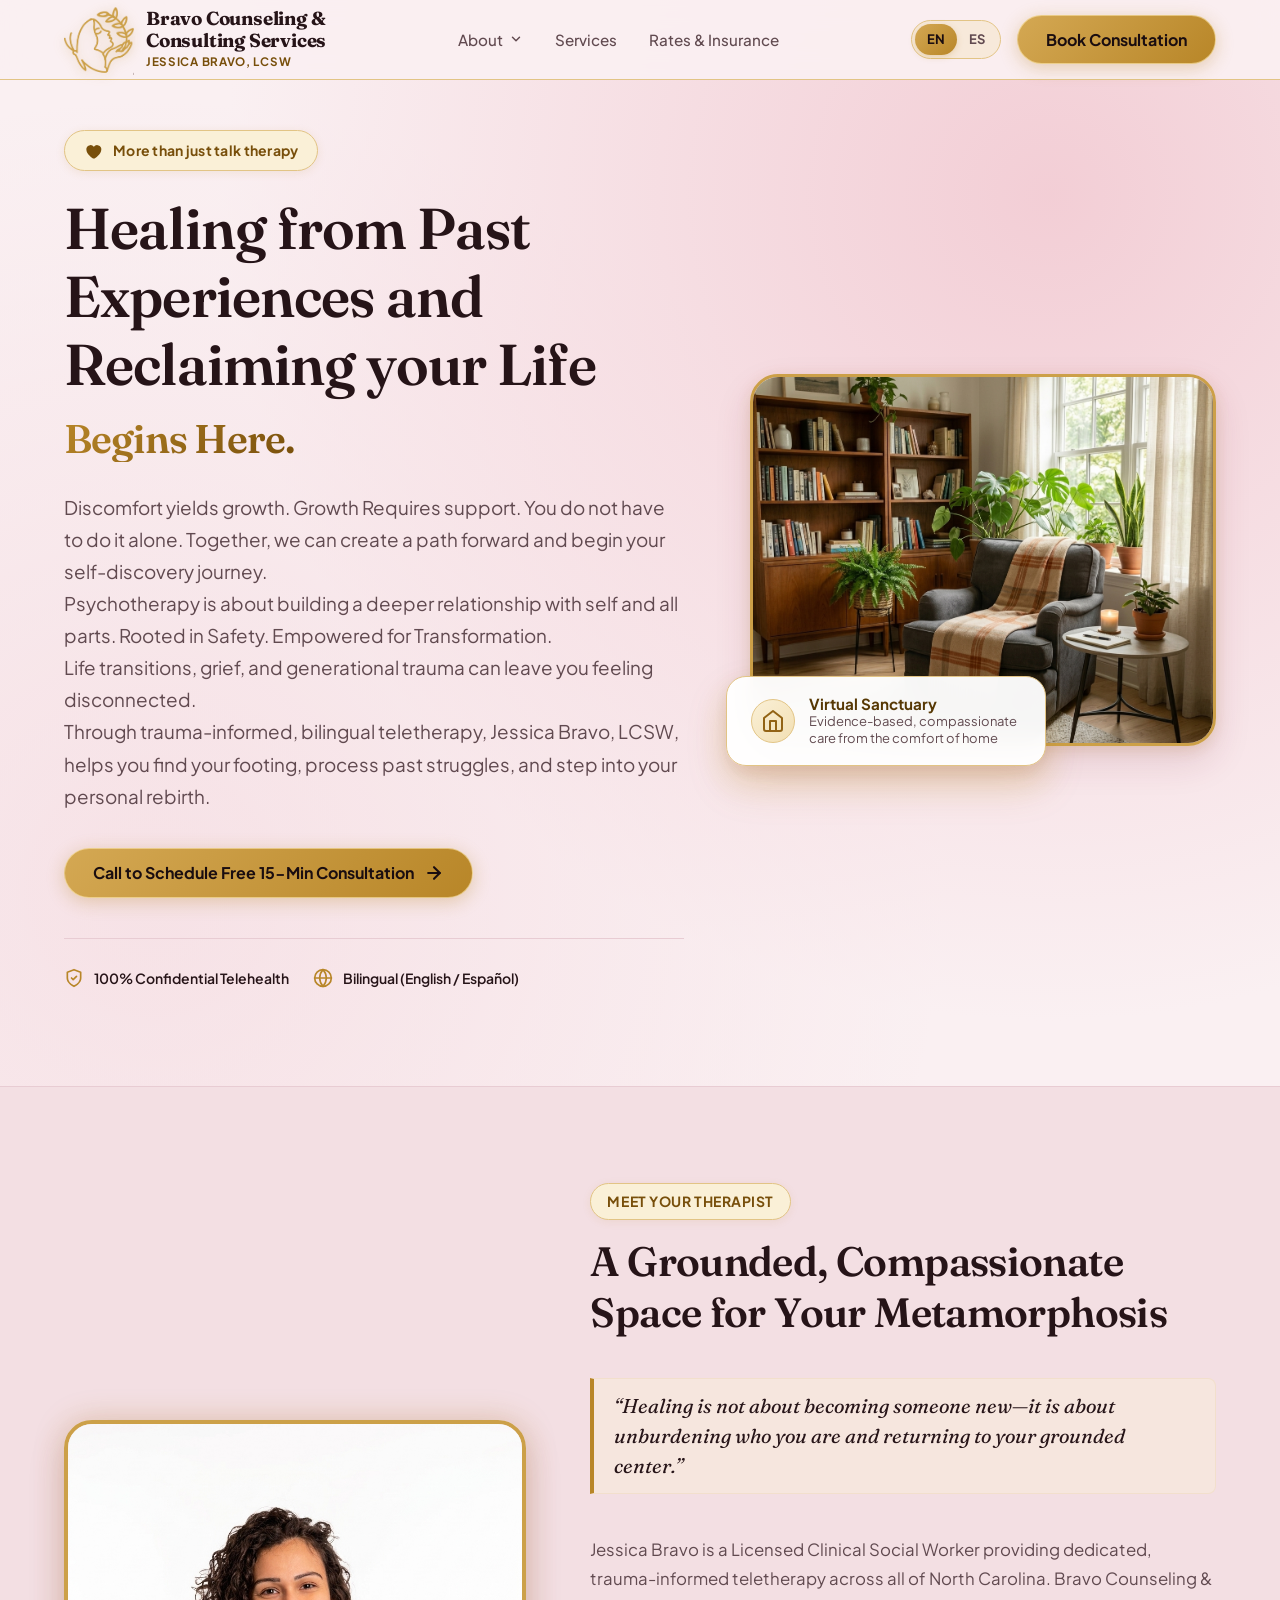
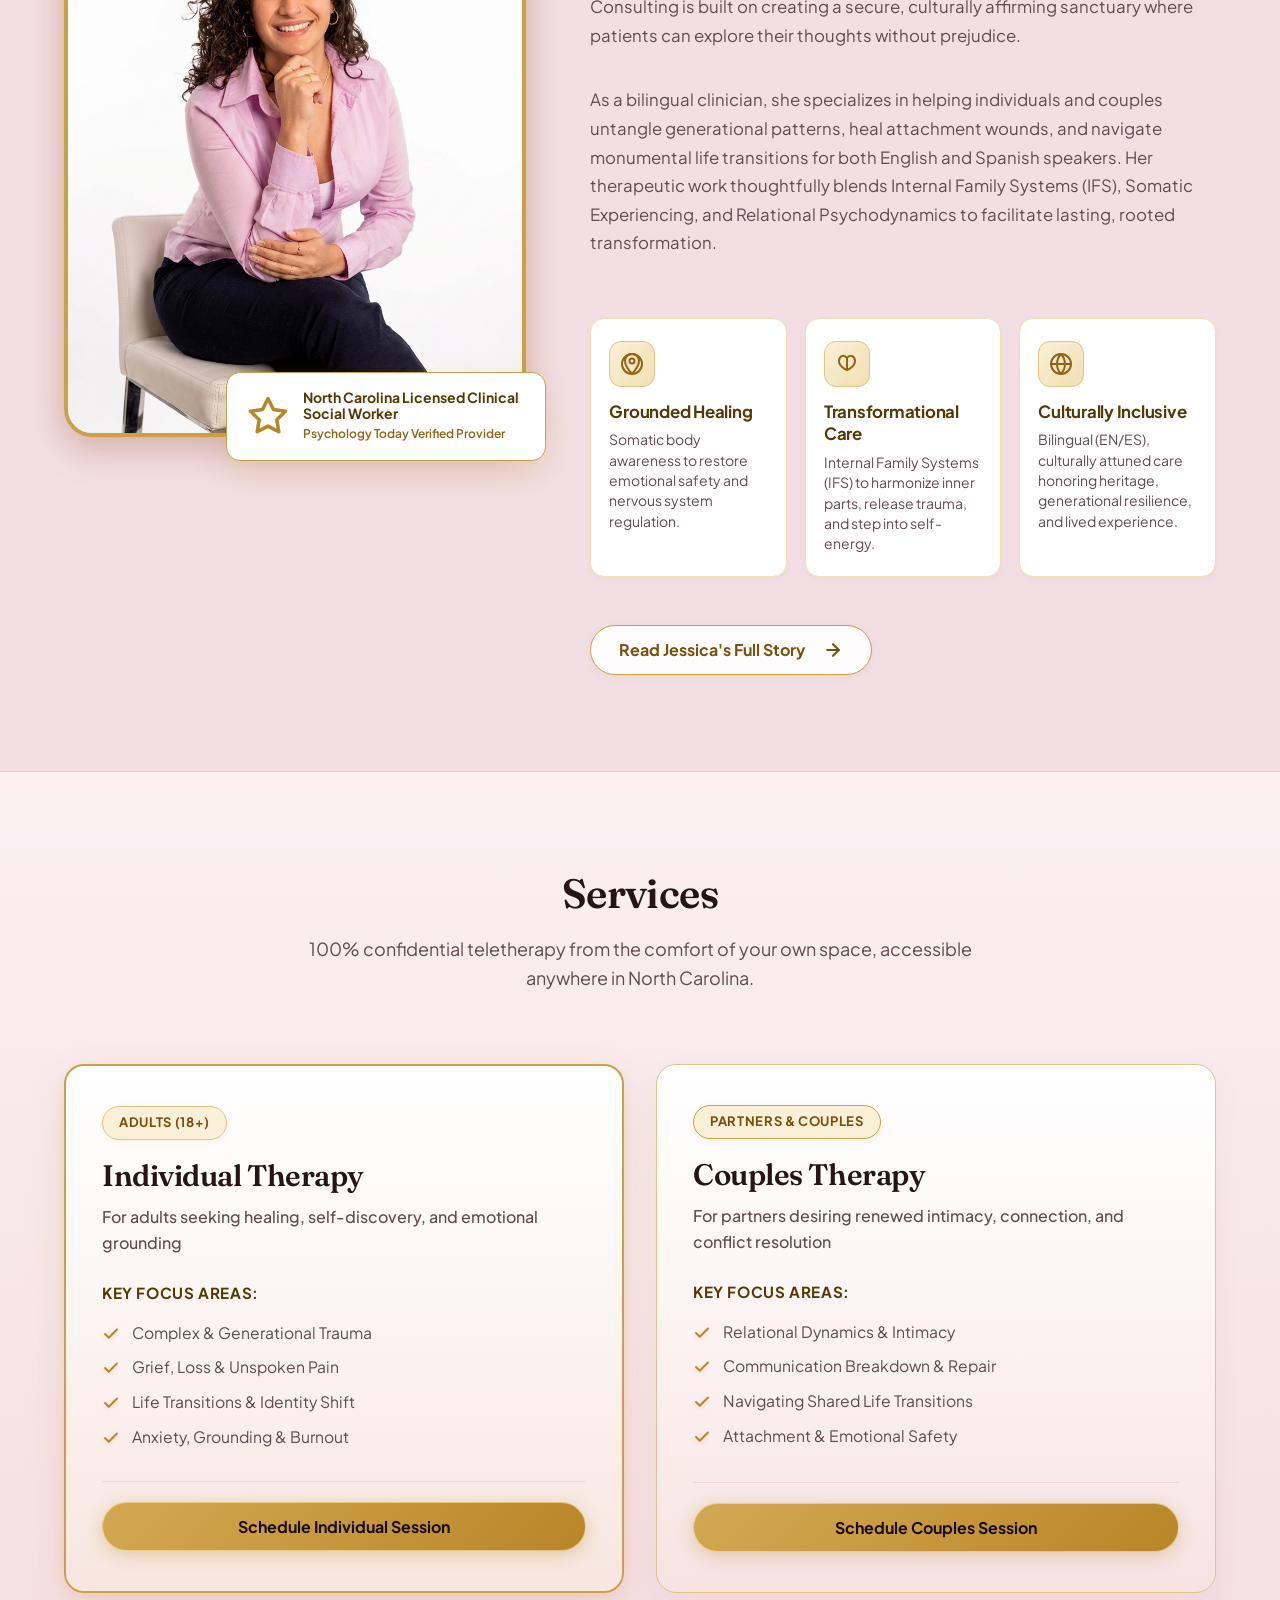
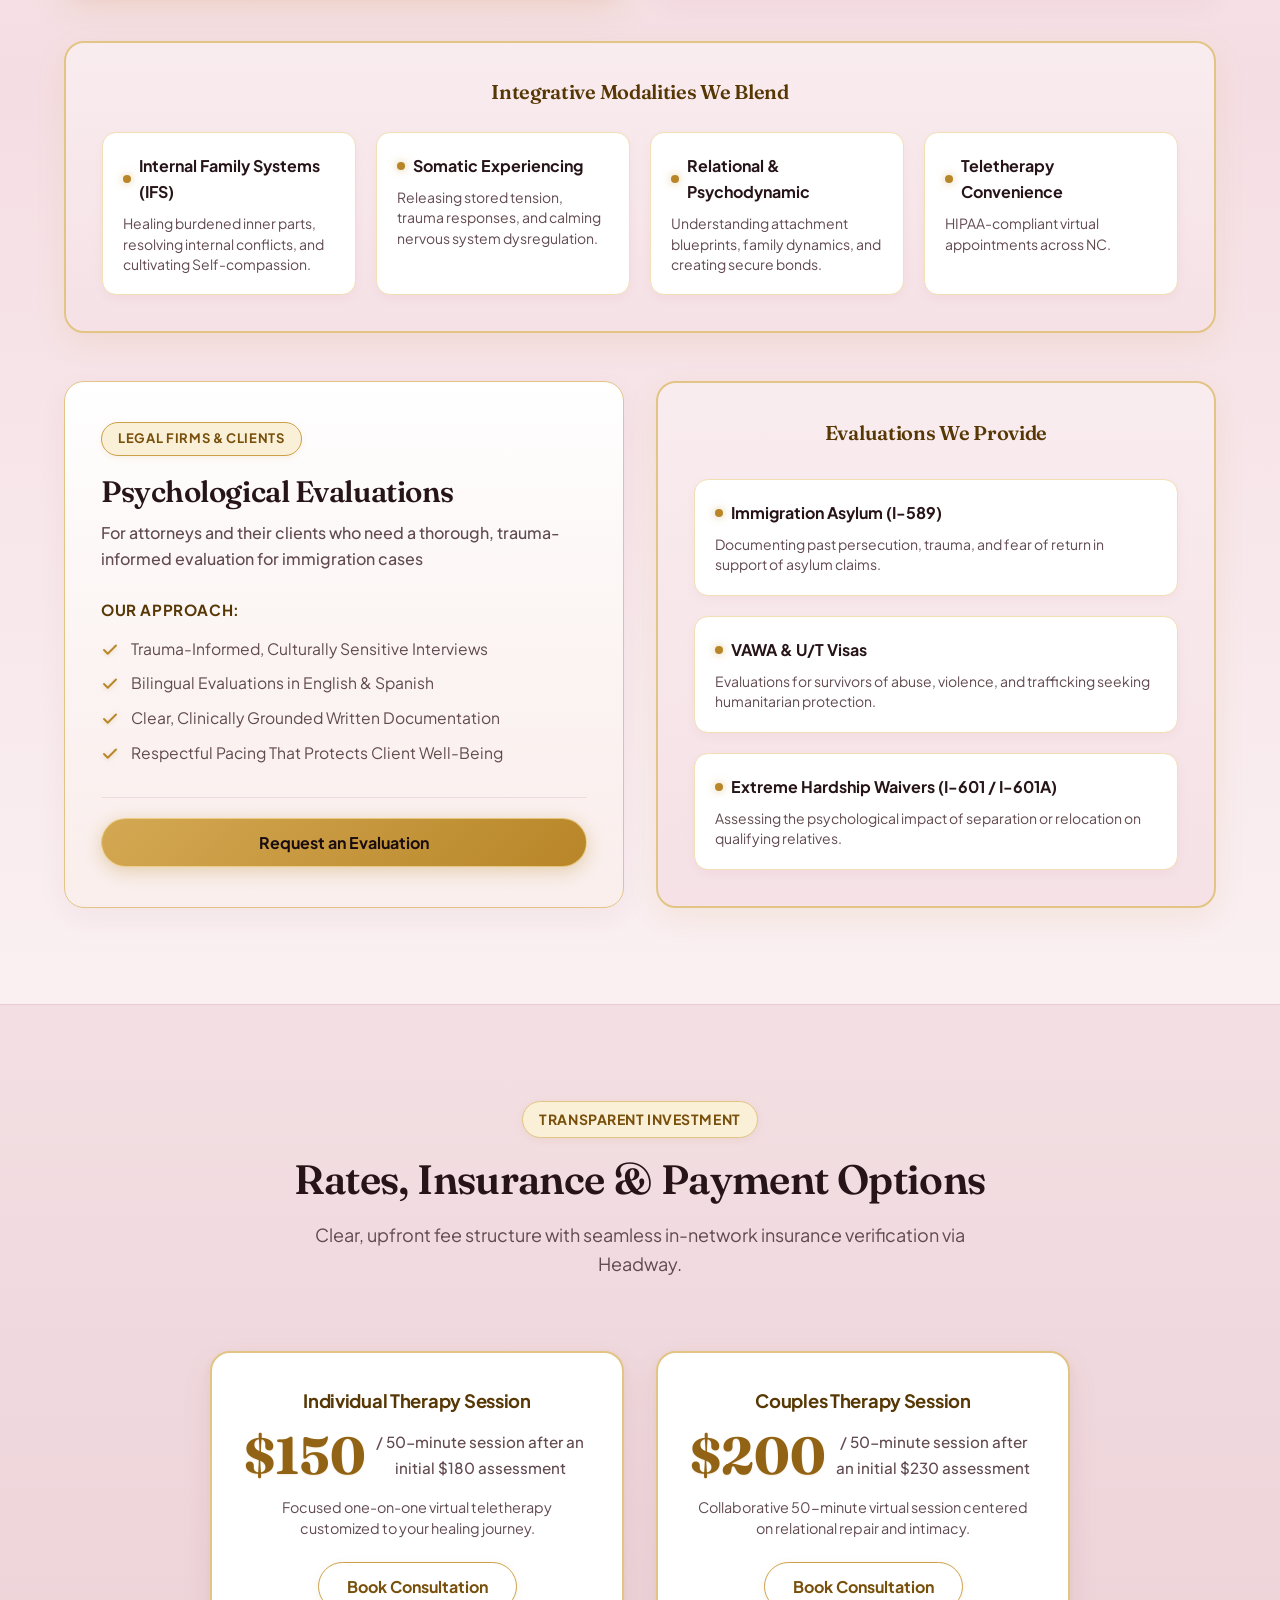
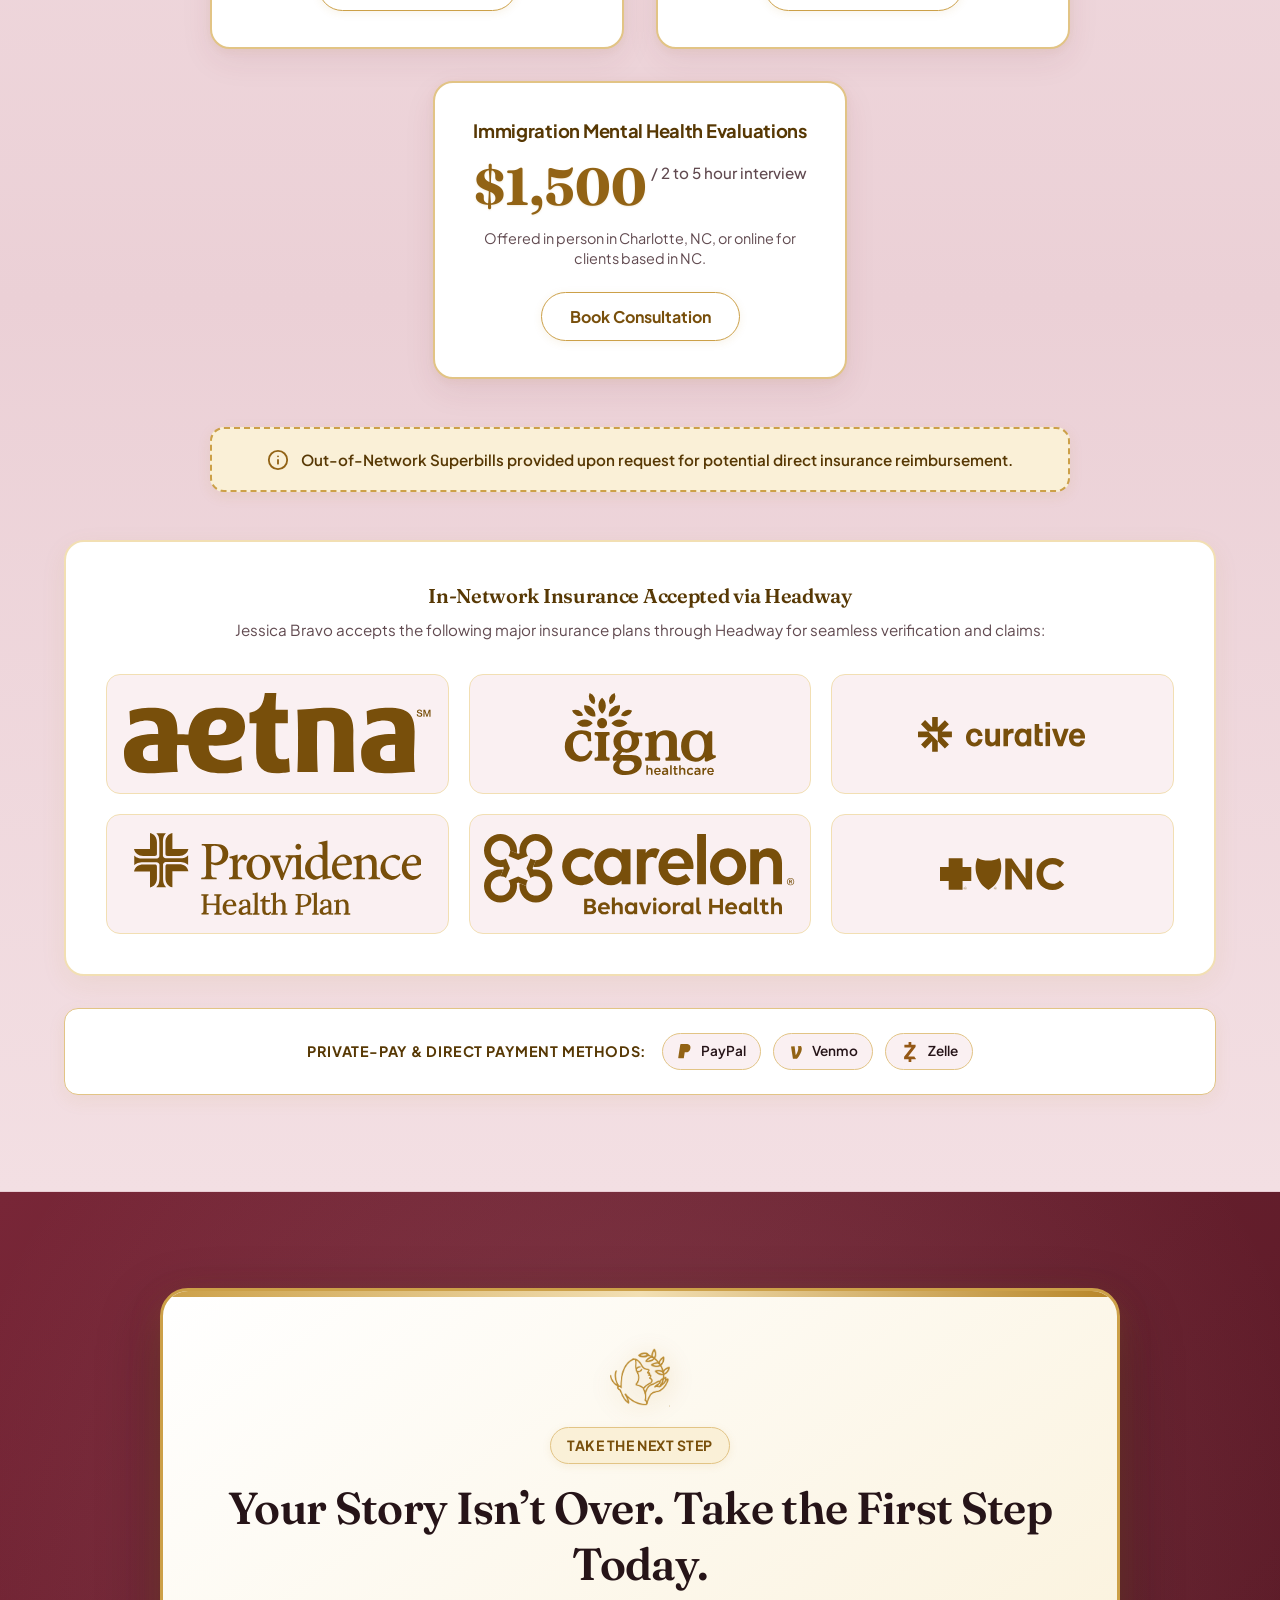
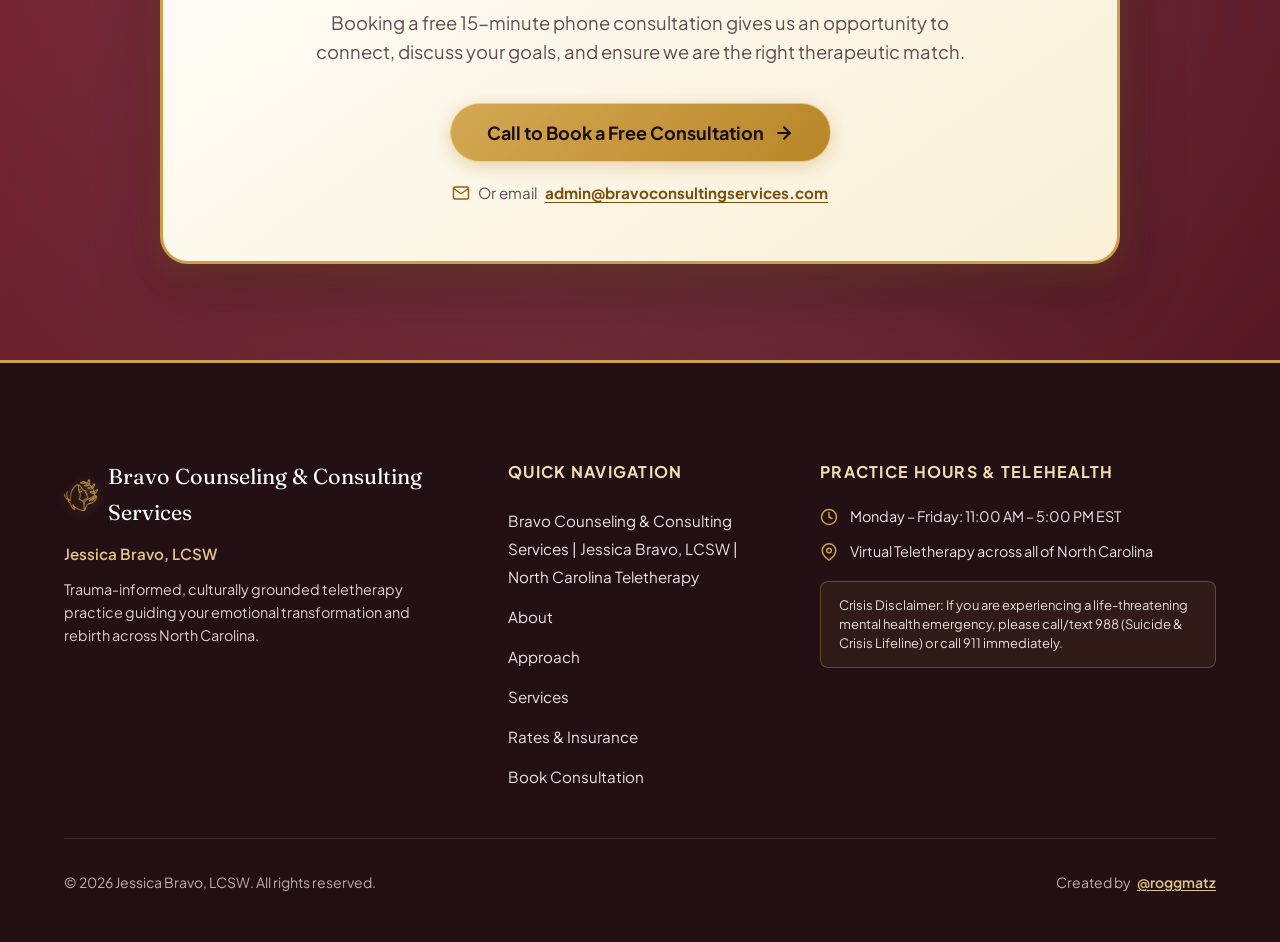
==== commit 4be9ca18: "Converted About nav item into a dropdown with Meet Your Therapist and Approach. Desktop opens on hov" ====
--- a/index.html
+++ b/index.html
@@ -61,8 +61,16 @@
 
       <!-- Navigation Menu -->
       <nav class="nav-menu" id="nav-menu" aria-label="Main Navigation">
-        <a href="#about" class="nav-link" data-i18n="nav.about">About</a>
-        <a href="approach.html" class="nav-link" data-i18n="nav.approach">Approach</a>
+        <div class="nav-dropdown">
+          <button type="button" class="nav-link nav-dropdown-toggle" id="about-dropdown-toggle" data-section="about" aria-expanded="false" aria-haspopup="true" aria-controls="about-dropdown-menu">
+            <span data-i18n="nav.about">About</span>
+            <svg class="nav-dropdown-chevron" viewBox="0 0 24 24" width="14" height="14" fill="none" stroke="currentColor" stroke-width="2.5" stroke-linecap="round" stroke-linejoin="round" aria-hidden="true"><polyline points="6 9 12 15 18 9"/></svg>
+          </button>
+          <ul class="nav-dropdown-menu" id="about-dropdown-menu">
+            <li><a href="aboutme.html" class="nav-dropdown-link" data-i18n="nav.meet_therapist">Meet Your Therapist</a></li>
+            <li><a href="approach.html" class="nav-dropdown-link" data-i18n="nav.approach">Approach</a></li>
+          </ul>
+        </div>
         <a href="#services" class="nav-link" data-i18n="nav.services">Services</a>
         <a href="#rates" class="nav-link" data-i18n="nav.rates">Rates & Insurance</a>
 
--- a/style.css
+++ b/style.css
@@ -526,6 +526,93 @@
   color: var(--color-text-main);
 }
 
+/* About Dropdown */
+.nav-dropdown {
+  position: relative;
+}
+
+.nav-dropdown-toggle {
+  display: inline-flex;
+  align-items: center;
+  gap: 6px;
+  background: none;
+  border: 0;
+  cursor: pointer;
+  font-family: inherit;
+}
+
+.nav-dropdown-chevron {
+  transition: transform var(--transition-fast);
+}
+
+.nav-dropdown.open .nav-dropdown-chevron {
+  transform: rotate(180deg);
+}
+
+.nav-dropdown-toggle[aria-expanded="true"] {
+  color: var(--color-gold-700);
+}
+
+.nav-dropdown-menu {
+  list-style: none;
+  margin: 0;
+  padding: 8px;
+  position: absolute;
+  top: 100%;
+  left: -16px;
+  min-width: 220px;
+  background-color: var(--color-bg-card);
+  border: 1.5px solid var(--color-border-gold);
+  border-radius: var(--radius-md);
+  box-shadow: var(--shadow-lg);
+  opacity: 0;
+  visibility: hidden;
+  transform: translateY(6px);
+  transition: opacity var(--transition-fast), transform var(--transition-fast), visibility var(--transition-fast);
+  z-index: 110;
+}
+
+/* Invisible bridge keeps the menu open while the pointer crosses the gap */
+.nav-dropdown-menu::before {
+  content: '';
+  position: absolute;
+  top: -12px;
+  left: 0;
+  right: 0;
+  height: 12px;
+}
+
+@media (hover: hover) {
+  .nav-dropdown:hover .nav-dropdown-menu {
+    opacity: 1;
+    visibility: visible;
+    transform: translateY(0);
+  }
+}
+
+.nav-dropdown.open .nav-dropdown-menu {
+  opacity: 1;
+  visibility: visible;
+  transform: translateY(0);
+}
+
+.nav-dropdown-link {
+  display: block;
+  padding: 10px 14px;
+  border-radius: var(--radius-sm);
+  font-size: 0.95rem;
+  font-weight: 500;
+  color: var(--color-text-muted);
+  white-space: nowrap;
+  transition: background-color var(--transition-fast), color var(--transition-fast);
+}
+
+.nav-dropdown-link:hover,
+.nav-dropdown-link[aria-current="page"] {
+  background-color: var(--color-gold-100);
+  color: var(--color-gold-700);
+}
+
 /* Mobile Toggle */
 .mobile-toggle {
   display: none;
@@ -1711,6 +1798,43 @@
     border-bottom: 1px solid var(--color-border-light);
   }
 
+  .nav-dropdown {
+    width: 100%;
+  }
+
+  .nav-dropdown-toggle {
+    justify-content: space-between;
+  }
+
+  .nav-dropdown-menu {
+    position: static;
+    min-width: 0;
+    padding: 0 0 0 16px;
+    background: none;
+    border: 0;
+    border-left: 2px solid var(--color-gold-300);
+    border-radius: 0;
+    box-shadow: none;
+    opacity: 1;
+    visibility: visible;
+    transform: none;
+    display: none;
+    margin: 6px 0 4px;
+  }
+
+  .nav-dropdown-menu::before {
+    display: none;
+  }
+
+  .nav-dropdown.open .nav-dropdown-menu {
+    display: block;
+  }
+
+  .nav-dropdown-link {
+    font-size: 1.05rem;
+    padding: 10px 12px;
+  }
+
   .nav-actions-mobile-wrap {
     width: 100%;
     display: flex;
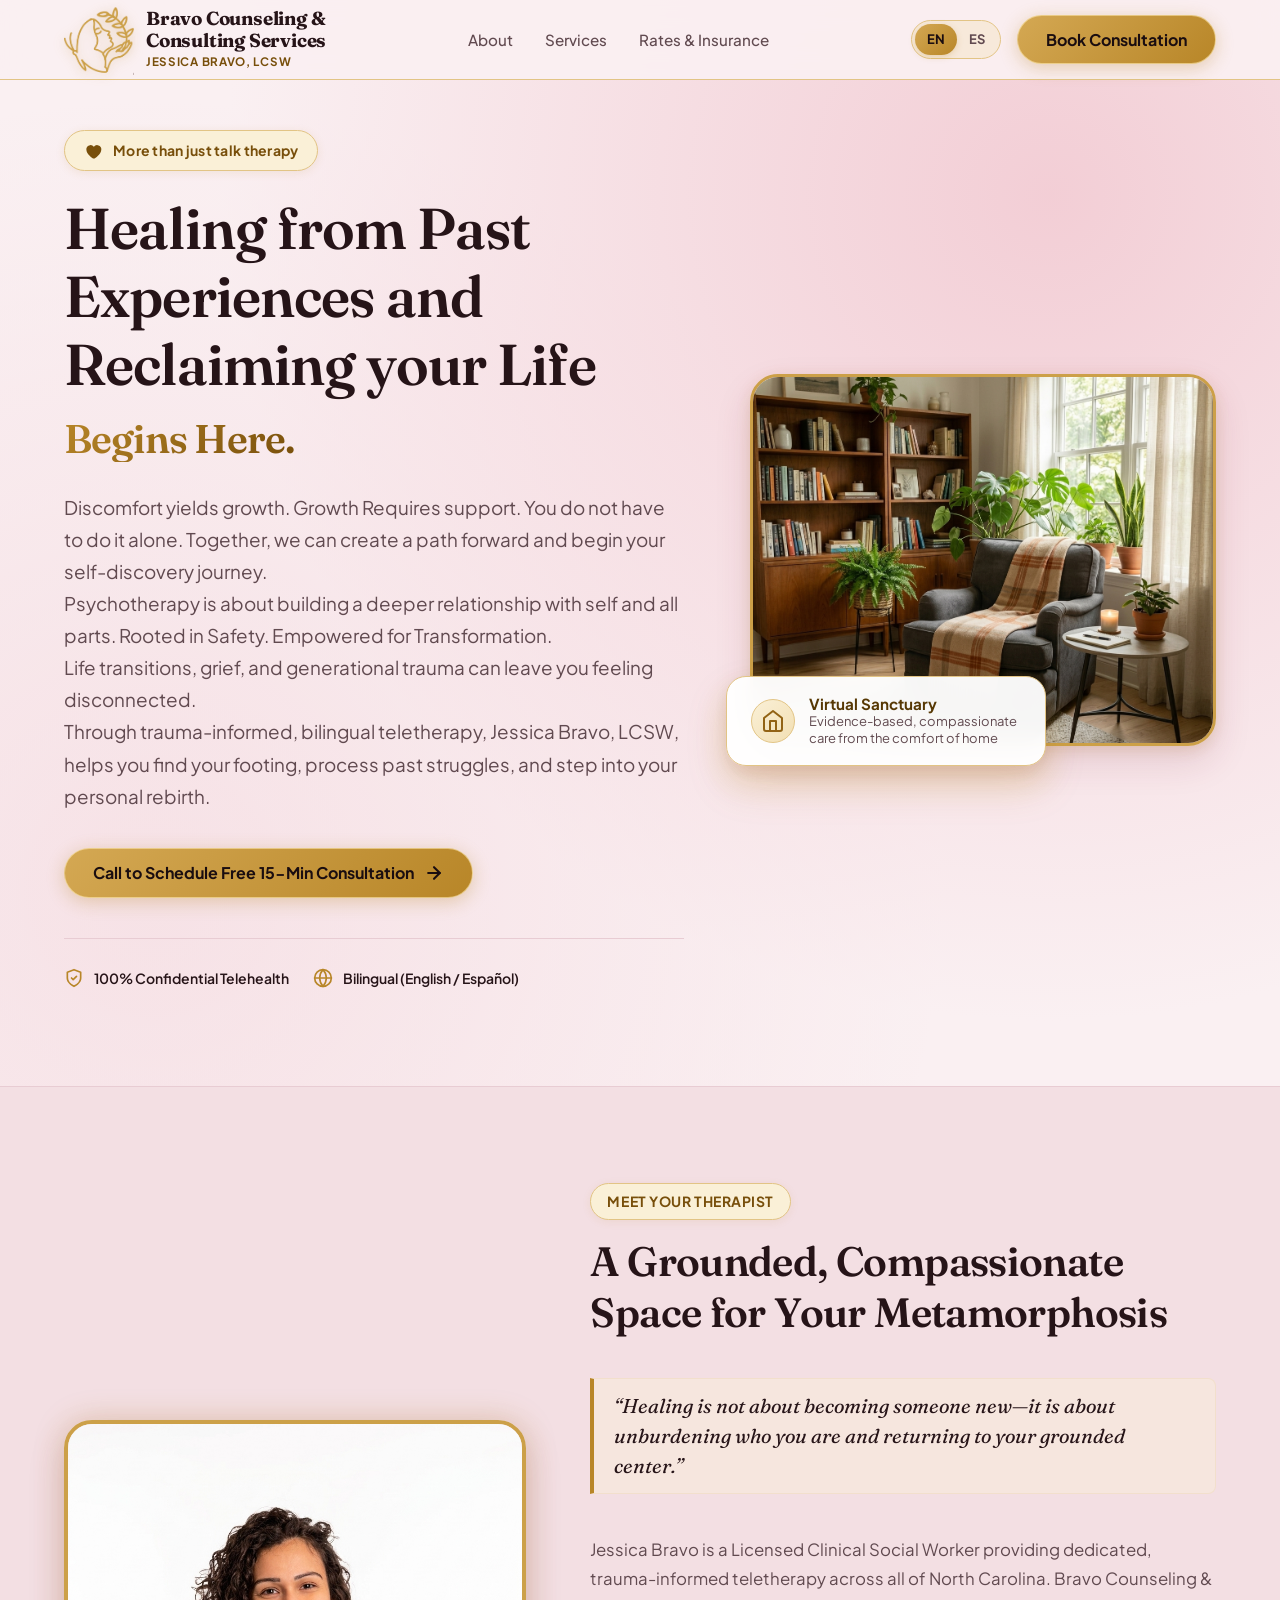
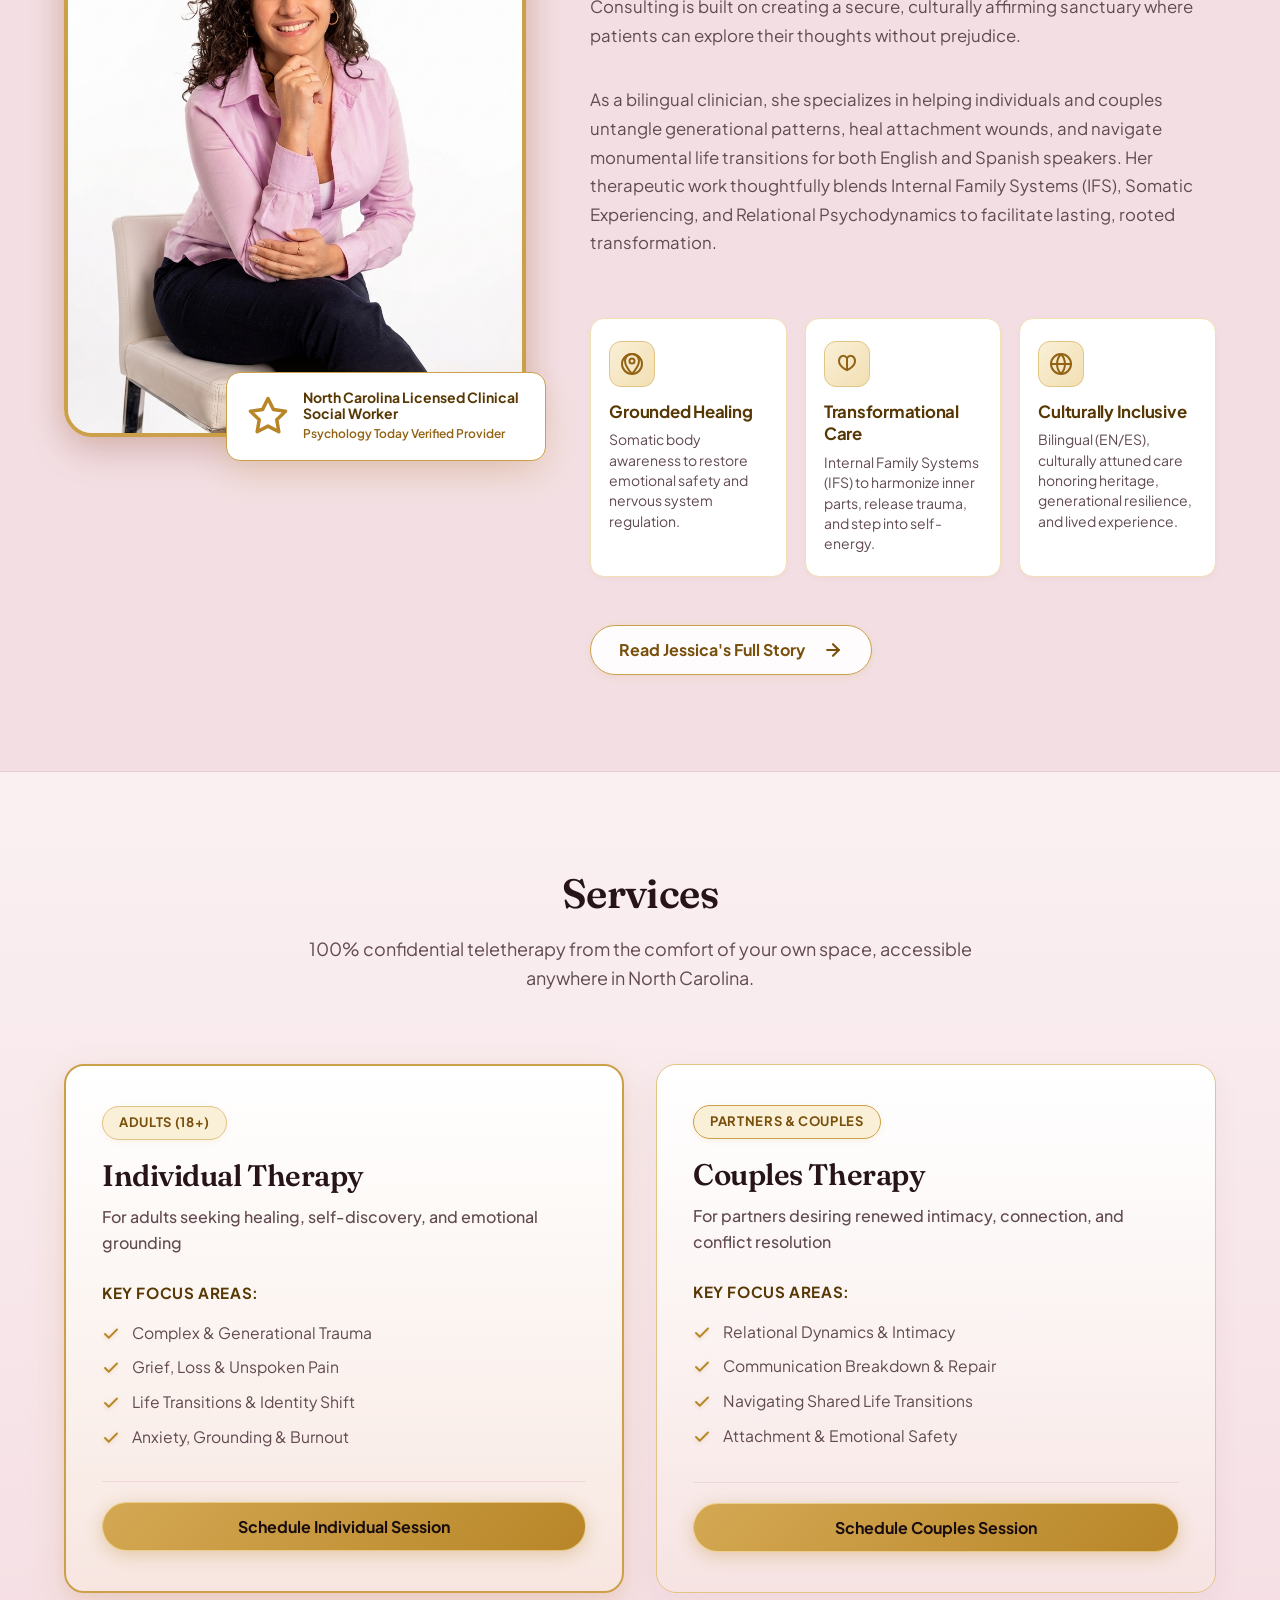
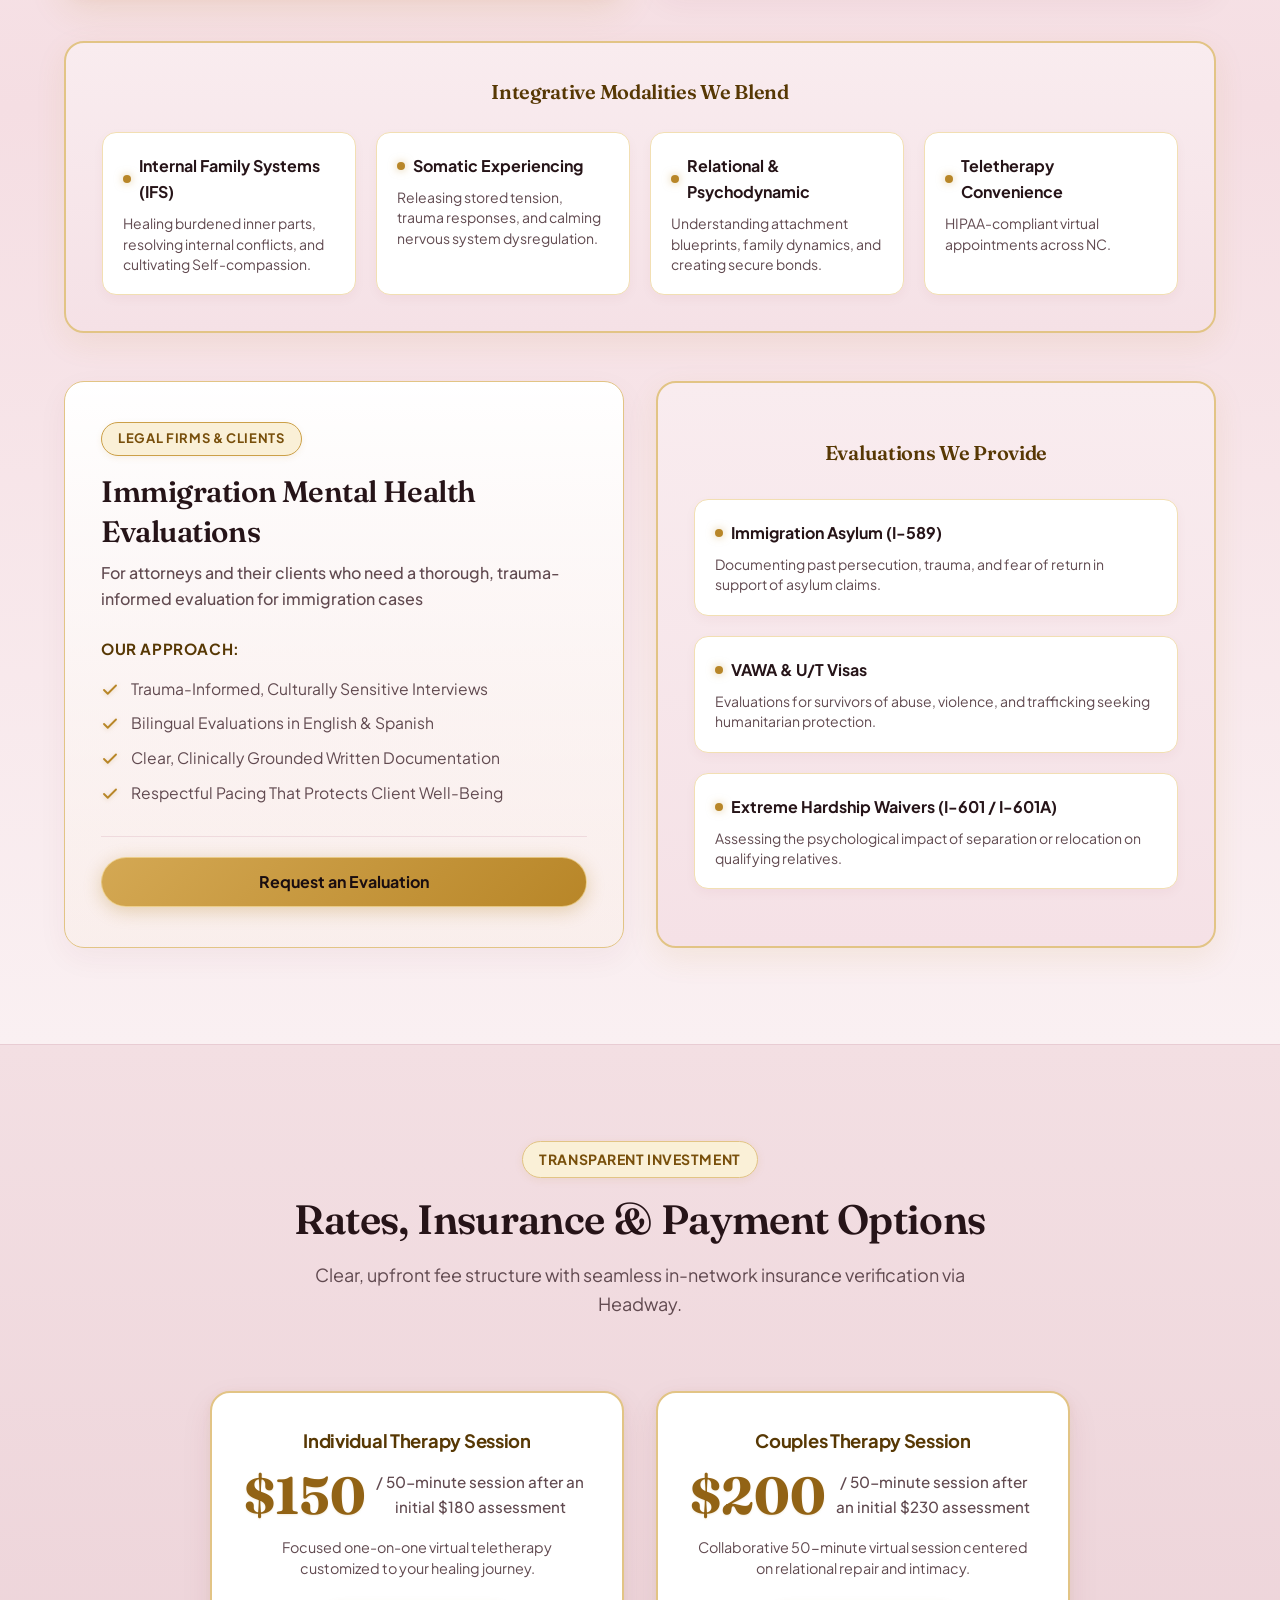
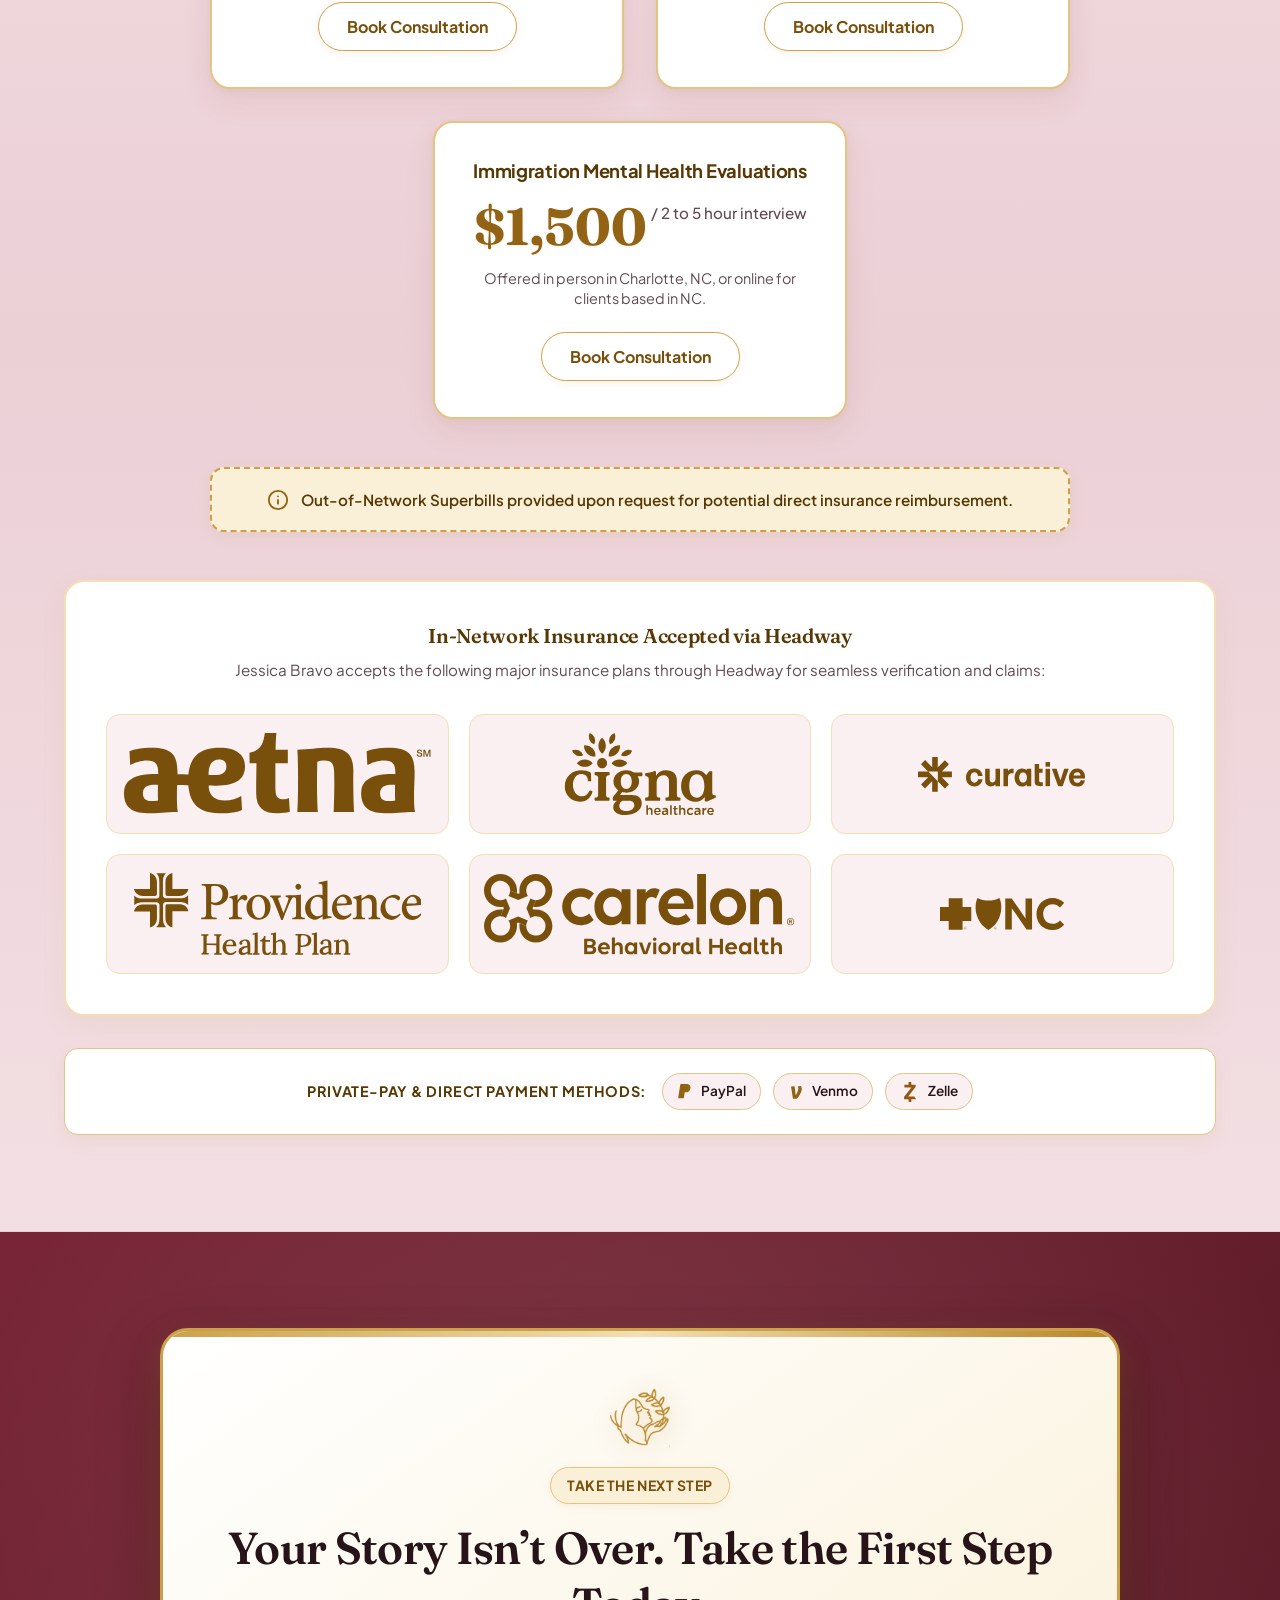
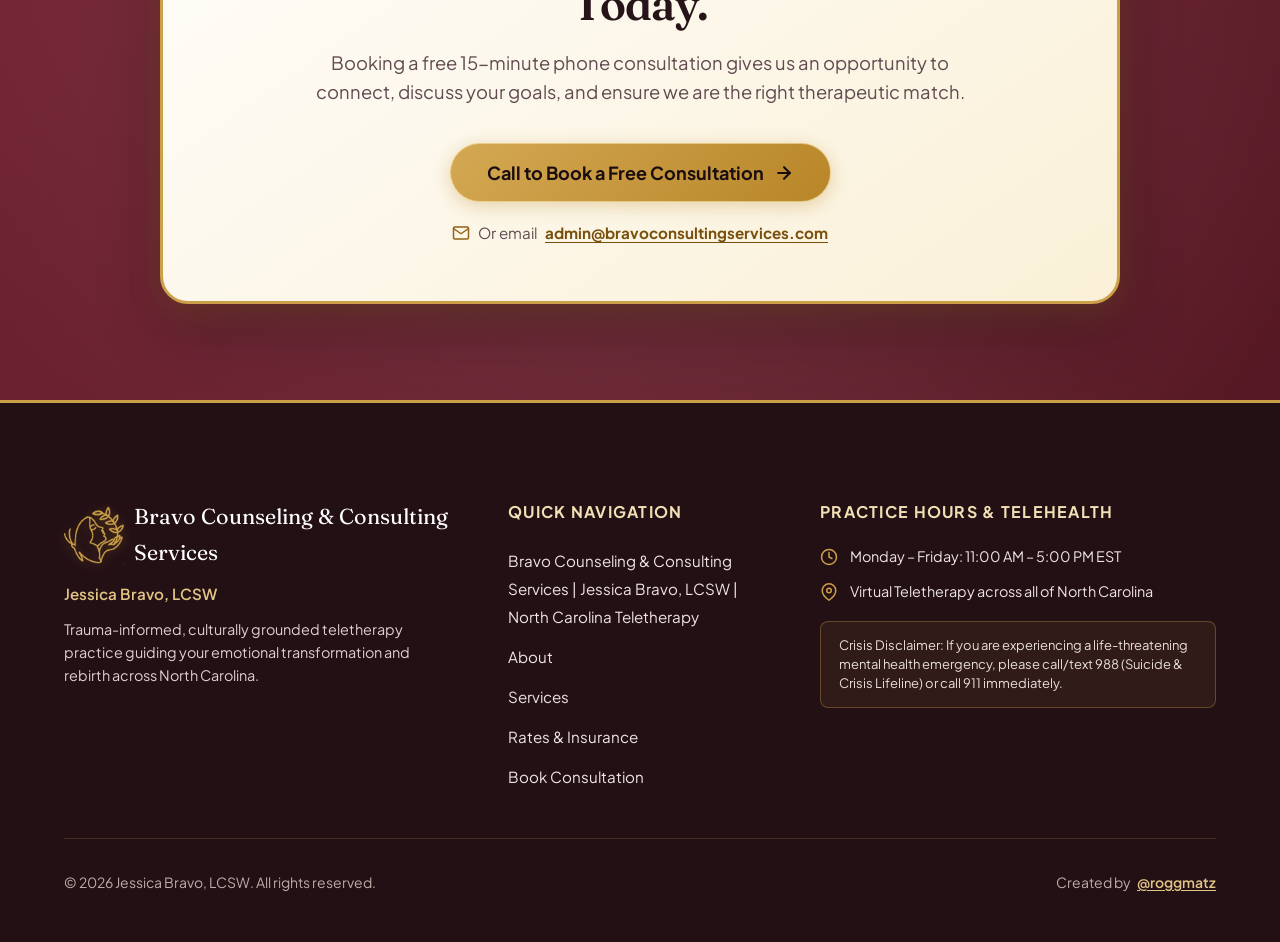
==== commit 31bd0139: "Changed psych evaluations to immigration mental health evals." ====
--- a/index.html
+++ b/index.html
@@ -61,16 +61,7 @@
 
       <!-- Navigation Menu -->
       <nav class="nav-menu" id="nav-menu" aria-label="Main Navigation">
-        <div class="nav-dropdown">
-          <button type="button" class="nav-link nav-dropdown-toggle" id="about-dropdown-toggle" data-section="about" aria-expanded="false" aria-haspopup="true" aria-controls="about-dropdown-menu">
-            <span data-i18n="nav.about">About</span>
-            <svg class="nav-dropdown-chevron" viewBox="0 0 24 24" width="14" height="14" fill="none" stroke="currentColor" stroke-width="2.5" stroke-linecap="round" stroke-linejoin="round" aria-hidden="true"><polyline points="6 9 12 15 18 9"/></svg>
-          </button>
-          <ul class="nav-dropdown-menu" id="about-dropdown-menu">
-            <li><a href="aboutme.html" class="nav-dropdown-link" data-i18n="nav.meet_therapist">Meet Your Therapist</a></li>
-            <li><a href="approach.html" class="nav-dropdown-link" data-i18n="nav.approach">Approach</a></li>
-          </ul>
-        </div>
+        <a href="#about" class="nav-link" data-i18n="nav.about">About</a>
         <a href="#services" class="nav-link" data-i18n="nav.services">Services</a>
         <a href="#rates" class="nav-link" data-i18n="nav.rates">Rates & Insurance</a>
 
@@ -435,7 +426,7 @@
           <!-- Psychological Evaluations Card -->
           <article class="pathway-card">
             <span class="pathway-tag couples" data-i18n="services.leg_tag">Legal Firms & Clients</span>
-            <h3 class="pathway-title" data-i18n="services.leg_title">Psychological Evaluations</h3>
+            <h3 class="pathway-title" data-i18n="services.leg_title">Immigration Mental Health Evaluations</h3>
             <p class="pathway-audience" data-i18n="services.leg_audience">For attorneys and their clients who need a thorough, trauma-informed evaluation for immigration cases</p>
 
             <div class="pathway-focus-heading" data-i18n="services.leg_focus_heading">Our Approach:</div>
@@ -832,7 +823,6 @@
           <ul class="footer-links-list">
             <li><a href="#hero" data-i18n="meta.title">Home</a></li>
             <li><a href="aboutme.html" data-i18n="nav.about">About Jessica Bravo</a></li>
-            <li><a href="approach.html" data-i18n="nav.approach">My Approach</a></li>
             <li><a href="#services" data-i18n="nav.services">Therapy Services</a></li>
             <li><a href="#rates" data-i18n="nav.rates">Rates & Insurance</a></li>
             <li><a href="#contact" data-i18n="nav.book">Book Consultation</a></li>
--- a/style.css
+++ b/style.css
@@ -1572,8 +1572,8 @@
 }
 
 .footer-butterfly {
-  width: 34px;
-  height: 34px;
+  width: 60px;
+  height: 60px;
   color: var(--color-gold-400);
   filter: invert(62%) sepia(61%) saturate(421%) hue-rotate(2deg) brightness(95%) contrast(83%) drop-shadow(0 2px 6px rgba(184, 134, 40, 0.35));
 }
@@ -1981,7 +1981,7 @@
    Dedicated "About Me" Page Styles (aboutme.html)
    ========================================================================== */
 .about-page-main {
-  padding-top: calc(var(--header-height) + 24px);
+  padding-top: var(--header-height);
   padding-bottom: var(--space-4xl);
 }
 
@@ -2514,8 +2514,6 @@
   height: 120px;
   border-radius: 50%;
   overflow: hidden;
-  border: 3px solid var(--color-gold-400);
-  background: var(--color-rose-800);
 }
 
 .approach-cta-figure img {
@@ -2523,6 +2521,7 @@
   height: 100%;
   object-fit: cover;
   display: block;
+  filter: invert(94%) sepia(11%) saturate(4403%) hue-rotate(325deg) brightness(89%) contrast(76%) drop-shadow(0 2px 6px rgba(184, 134, 40, 0.35));
 }
 
 @media (min-width: 768px) {
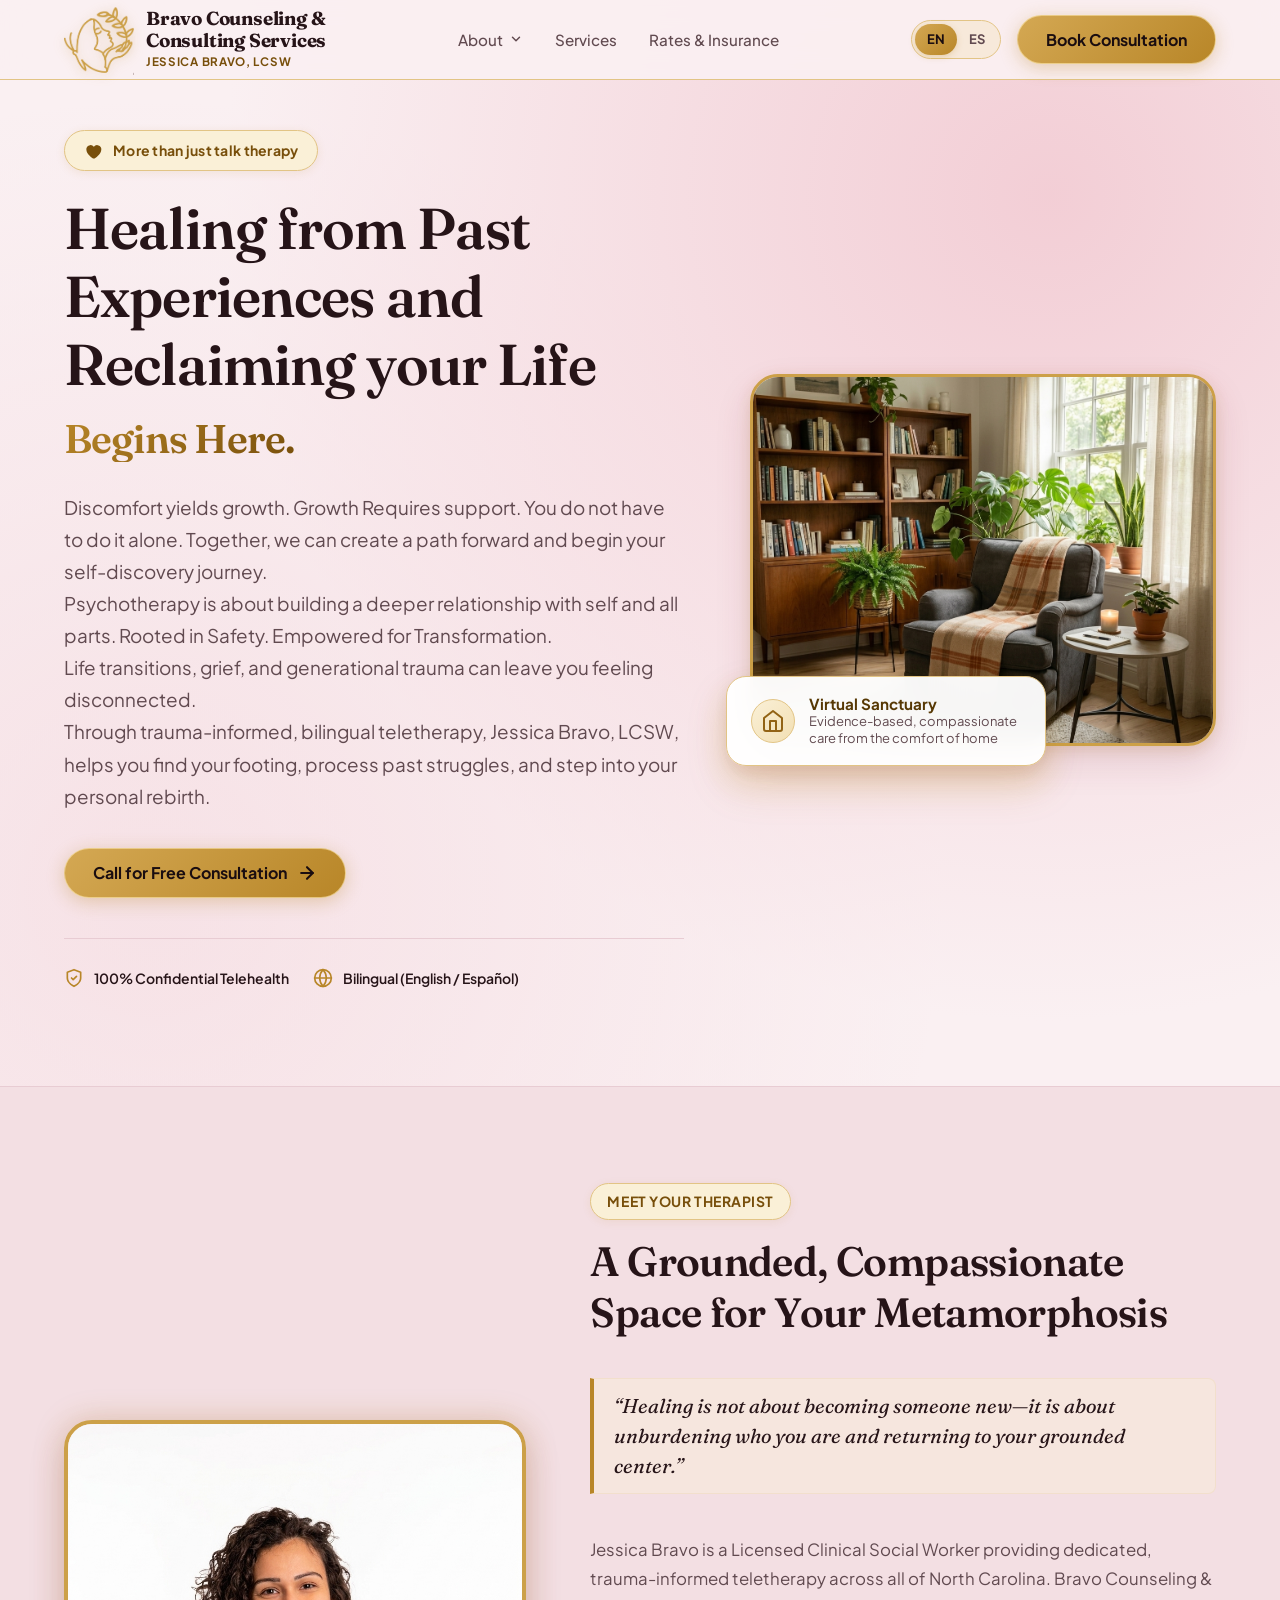
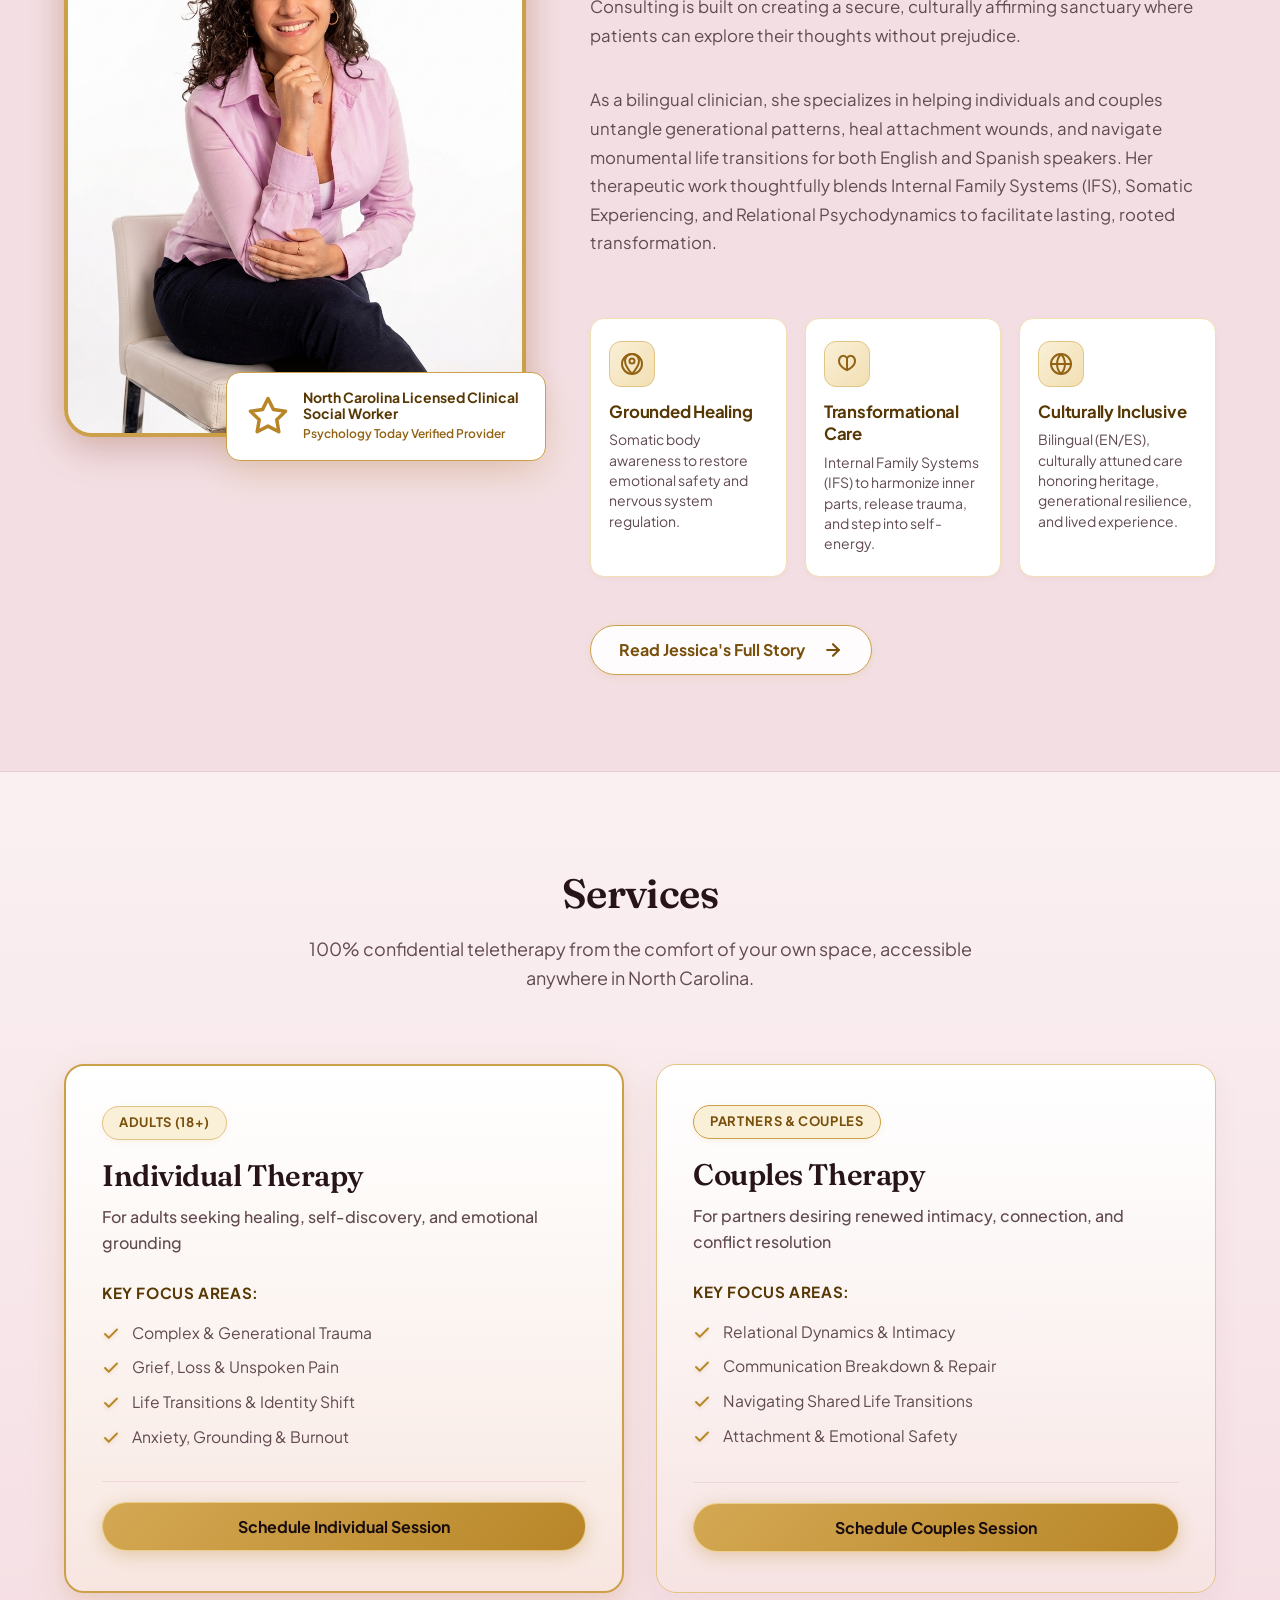
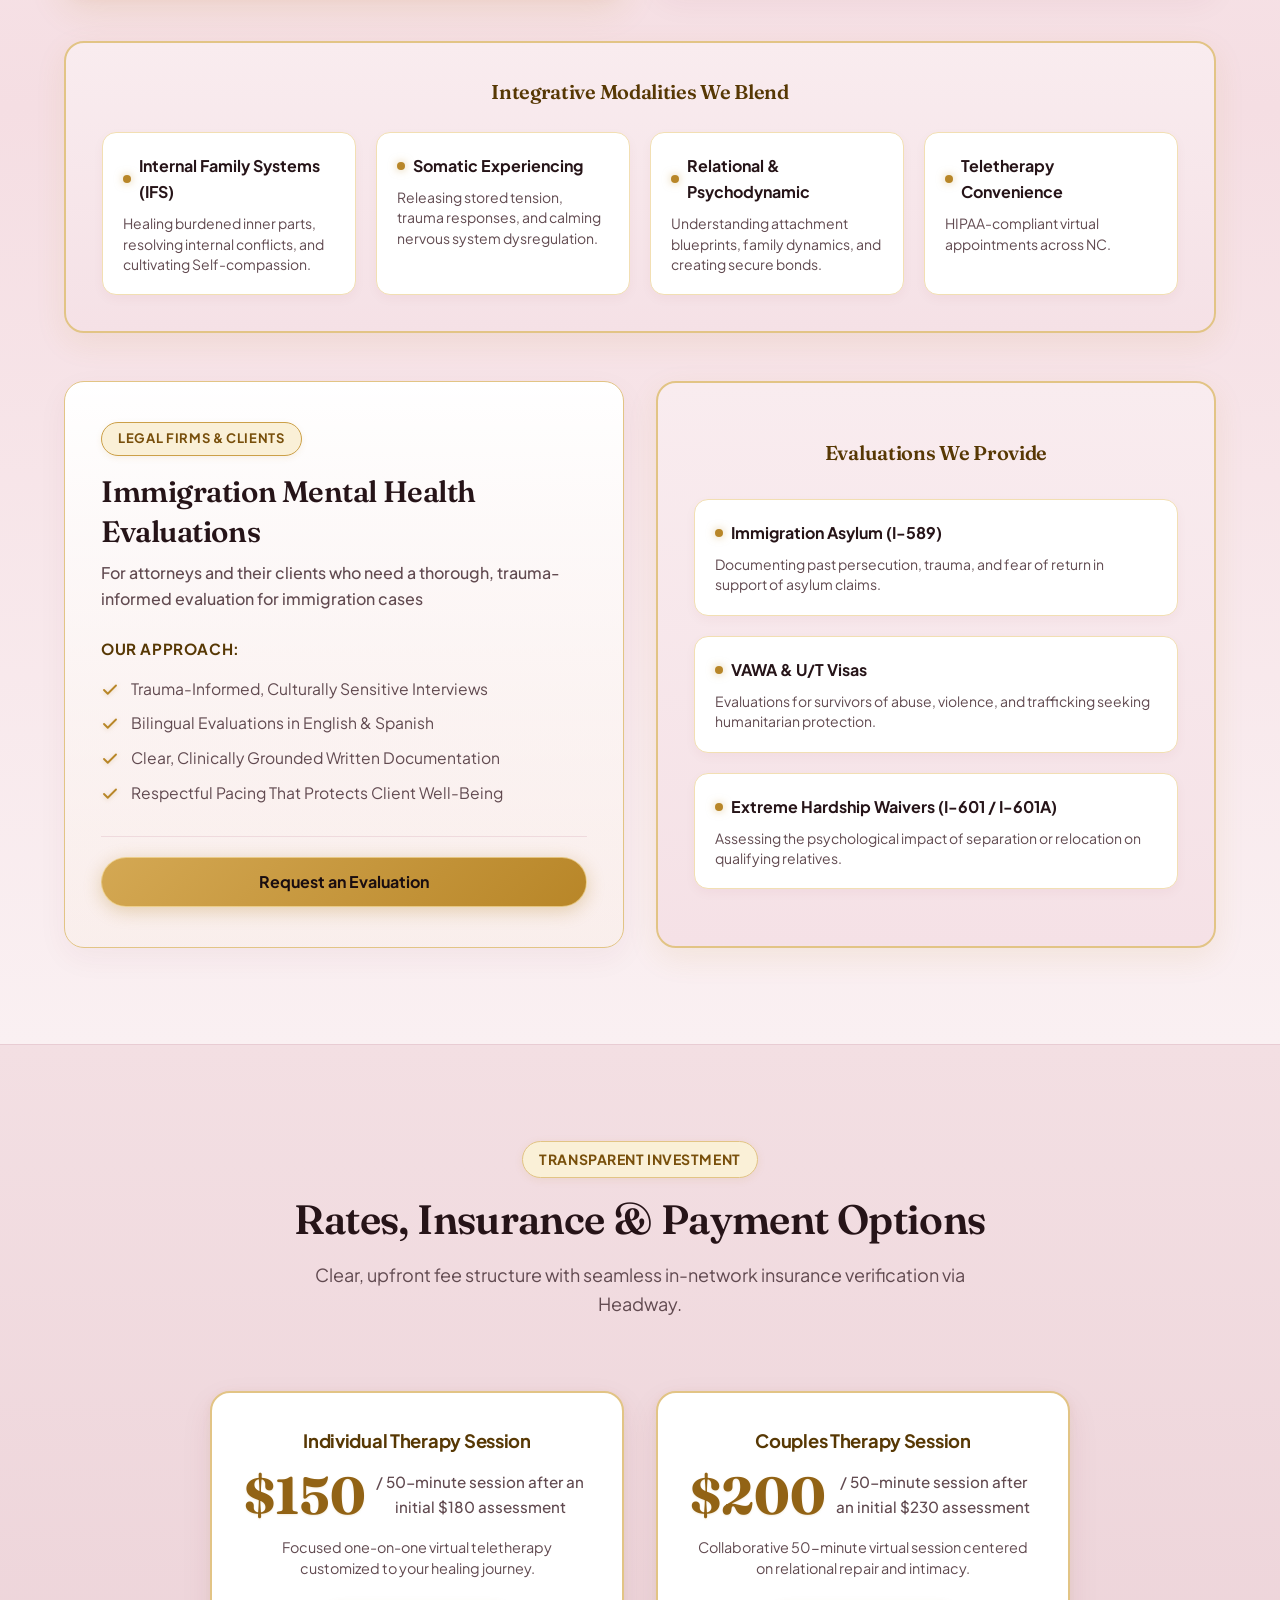
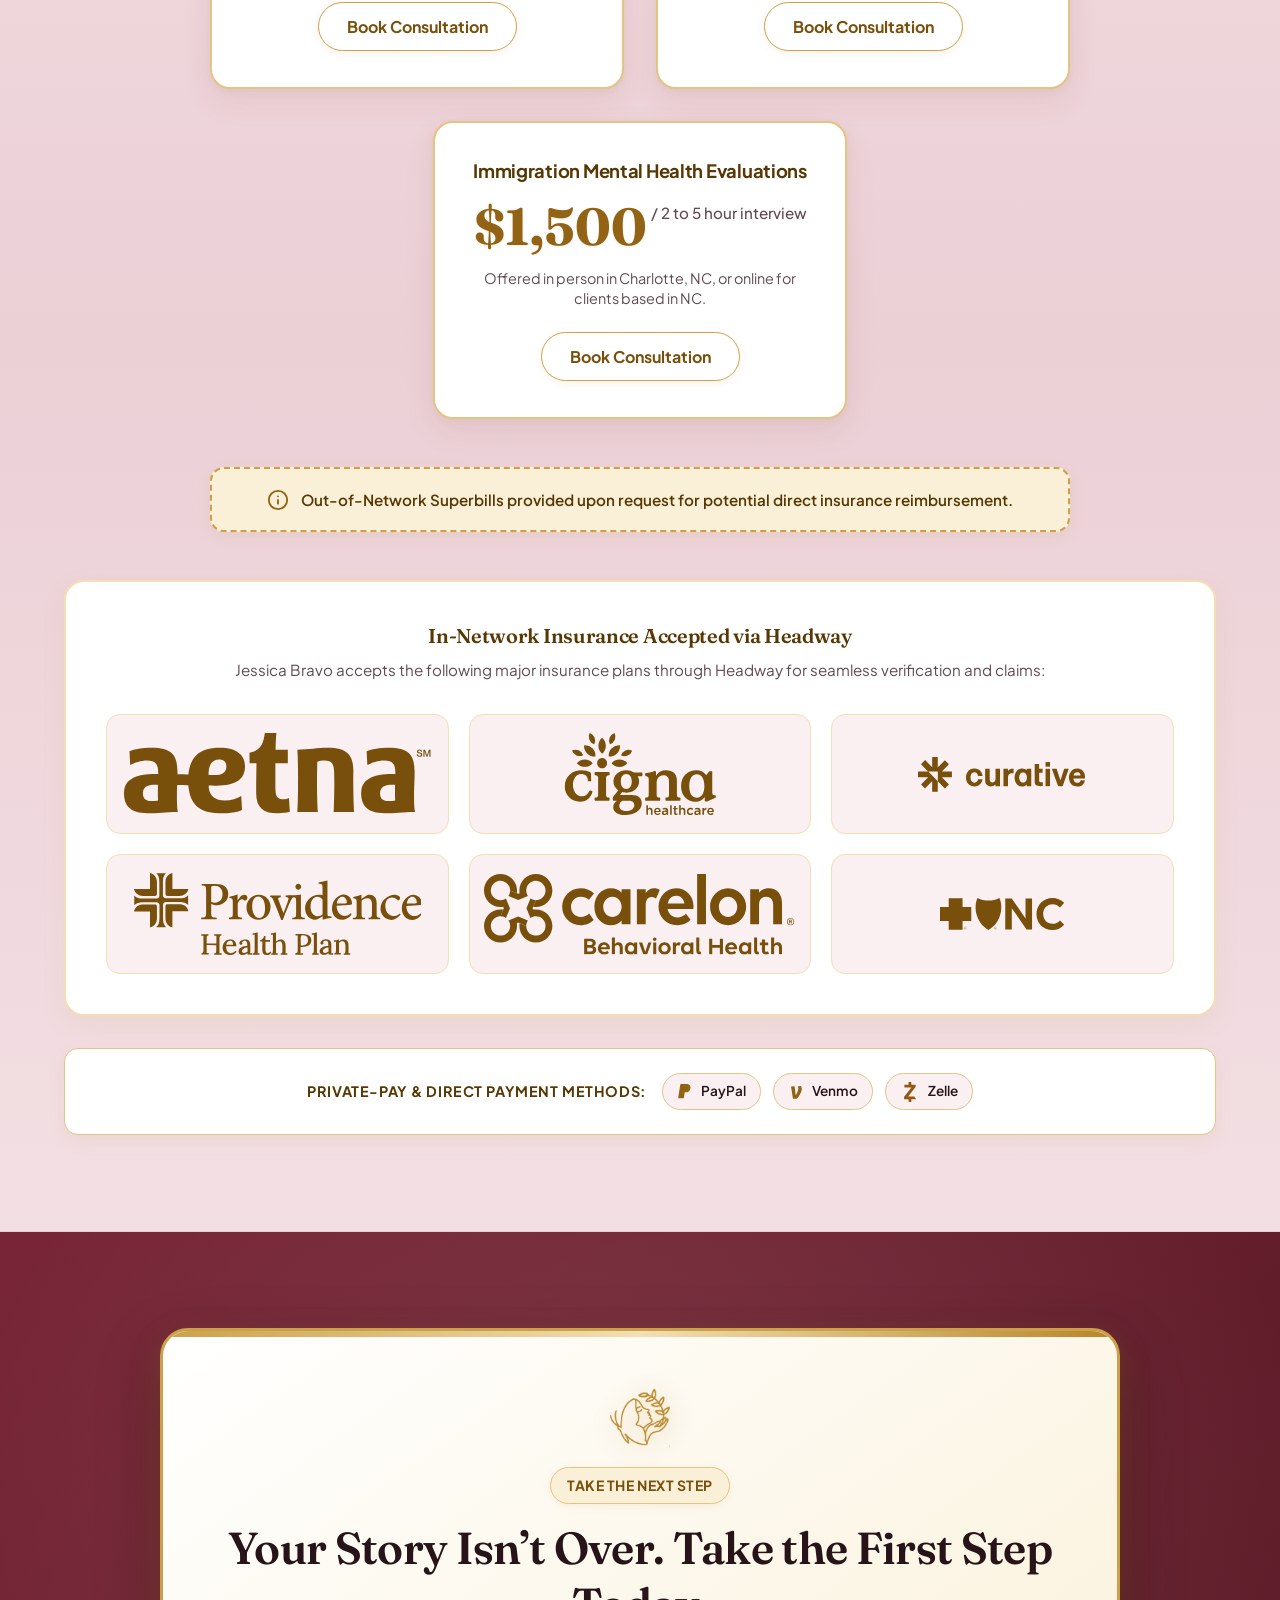
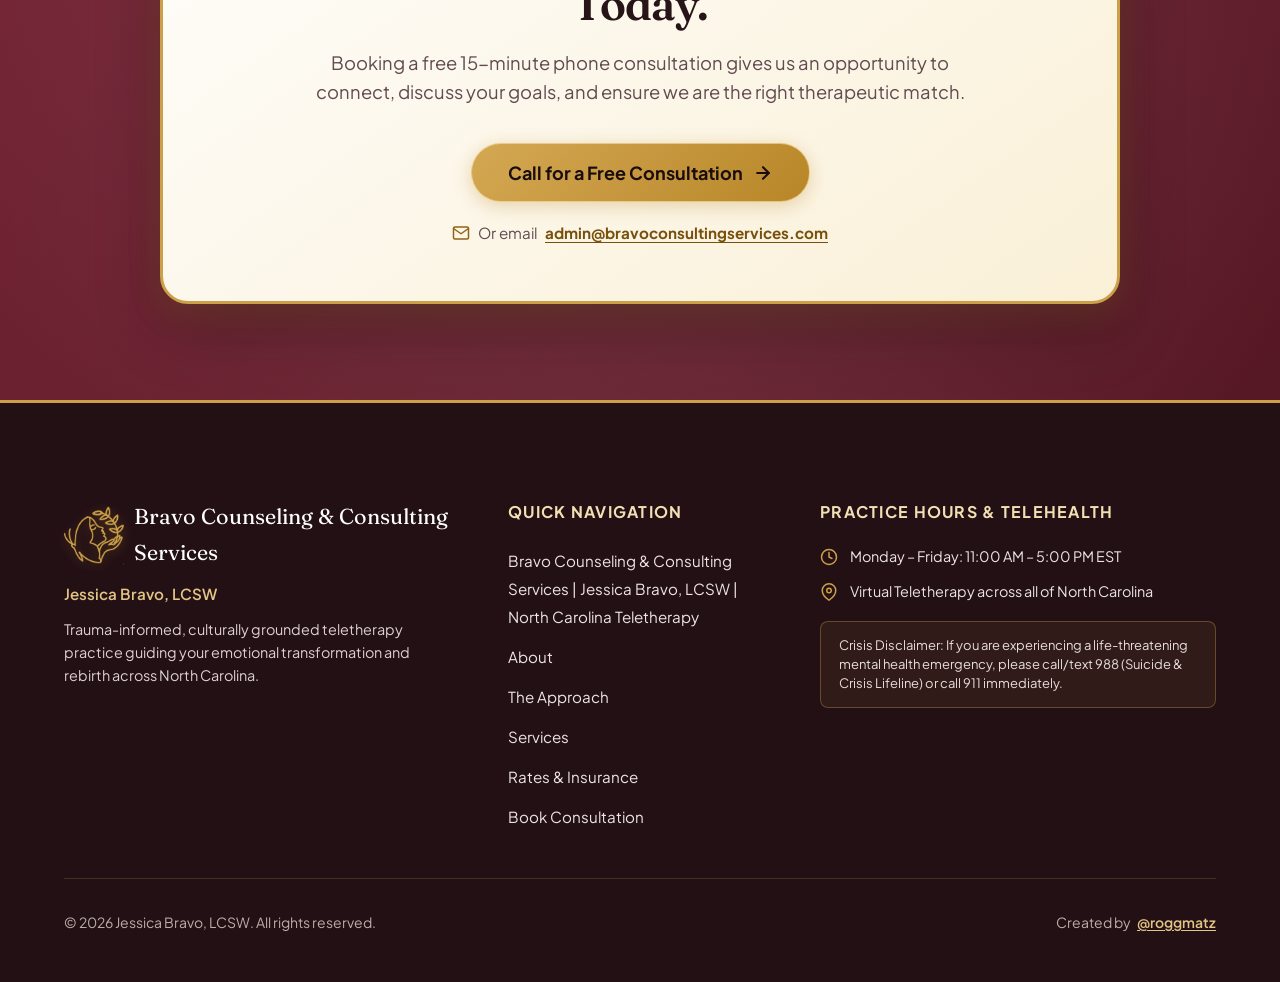
==== commit 525f4c0a: "Changed wording to immigration mental health evals." ====
--- a/index.html
+++ b/index.html
@@ -61,7 +61,16 @@
 
       <!-- Navigation Menu -->
       <nav class="nav-menu" id="nav-menu" aria-label="Main Navigation">
-        <a href="#about" class="nav-link" data-i18n="nav.about">About</a>
+        <div class="nav-dropdown">
+          <button type="button" class="nav-link nav-dropdown-toggle" id="about-dropdown-toggle" data-section="about" aria-expanded="false" aria-haspopup="true" aria-controls="about-dropdown-menu">
+            <span data-i18n="nav.about">About</span>
+            <svg class="nav-dropdown-chevron" viewBox="0 0 24 24" width="14" height="14" fill="none" stroke="currentColor" stroke-width="2.5" stroke-linecap="round" stroke-linejoin="round" aria-hidden="true"><polyline points="6 9 12 15 18 9"/></svg>
+          </button>
+          <ul class="nav-dropdown-menu" id="about-dropdown-menu">
+            <li><a href="aboutme.html" class="nav-dropdown-link" data-i18n="nav.meet_therapist">Meet Your Therapist</a></li>
+            <li><a href="approach.html" class="nav-dropdown-link" data-i18n="nav.approach">Approach</a></li>
+          </ul>
+        </div>
         <a href="#services" class="nav-link" data-i18n="nav.services">Services</a>
         <a href="#rates" class="nav-link" data-i18n="nav.rates">Rates & Insurance</a>
 
@@ -823,6 +832,7 @@
           <ul class="footer-links-list">
             <li><a href="#hero" data-i18n="meta.title">Home</a></li>
             <li><a href="aboutme.html" data-i18n="nav.about">About Jessica Bravo</a></li>
+            <li><a href="approach.html" data-i18n="nav.approach">My Approach</a></li>
             <li><a href="#services" data-i18n="nav.services">Therapy Services</a></li>
             <li><a href="#rates" data-i18n="nav.rates">Rates & Insurance</a></li>
             <li><a href="#contact" data-i18n="nav.book">Book Consultation</a></li>
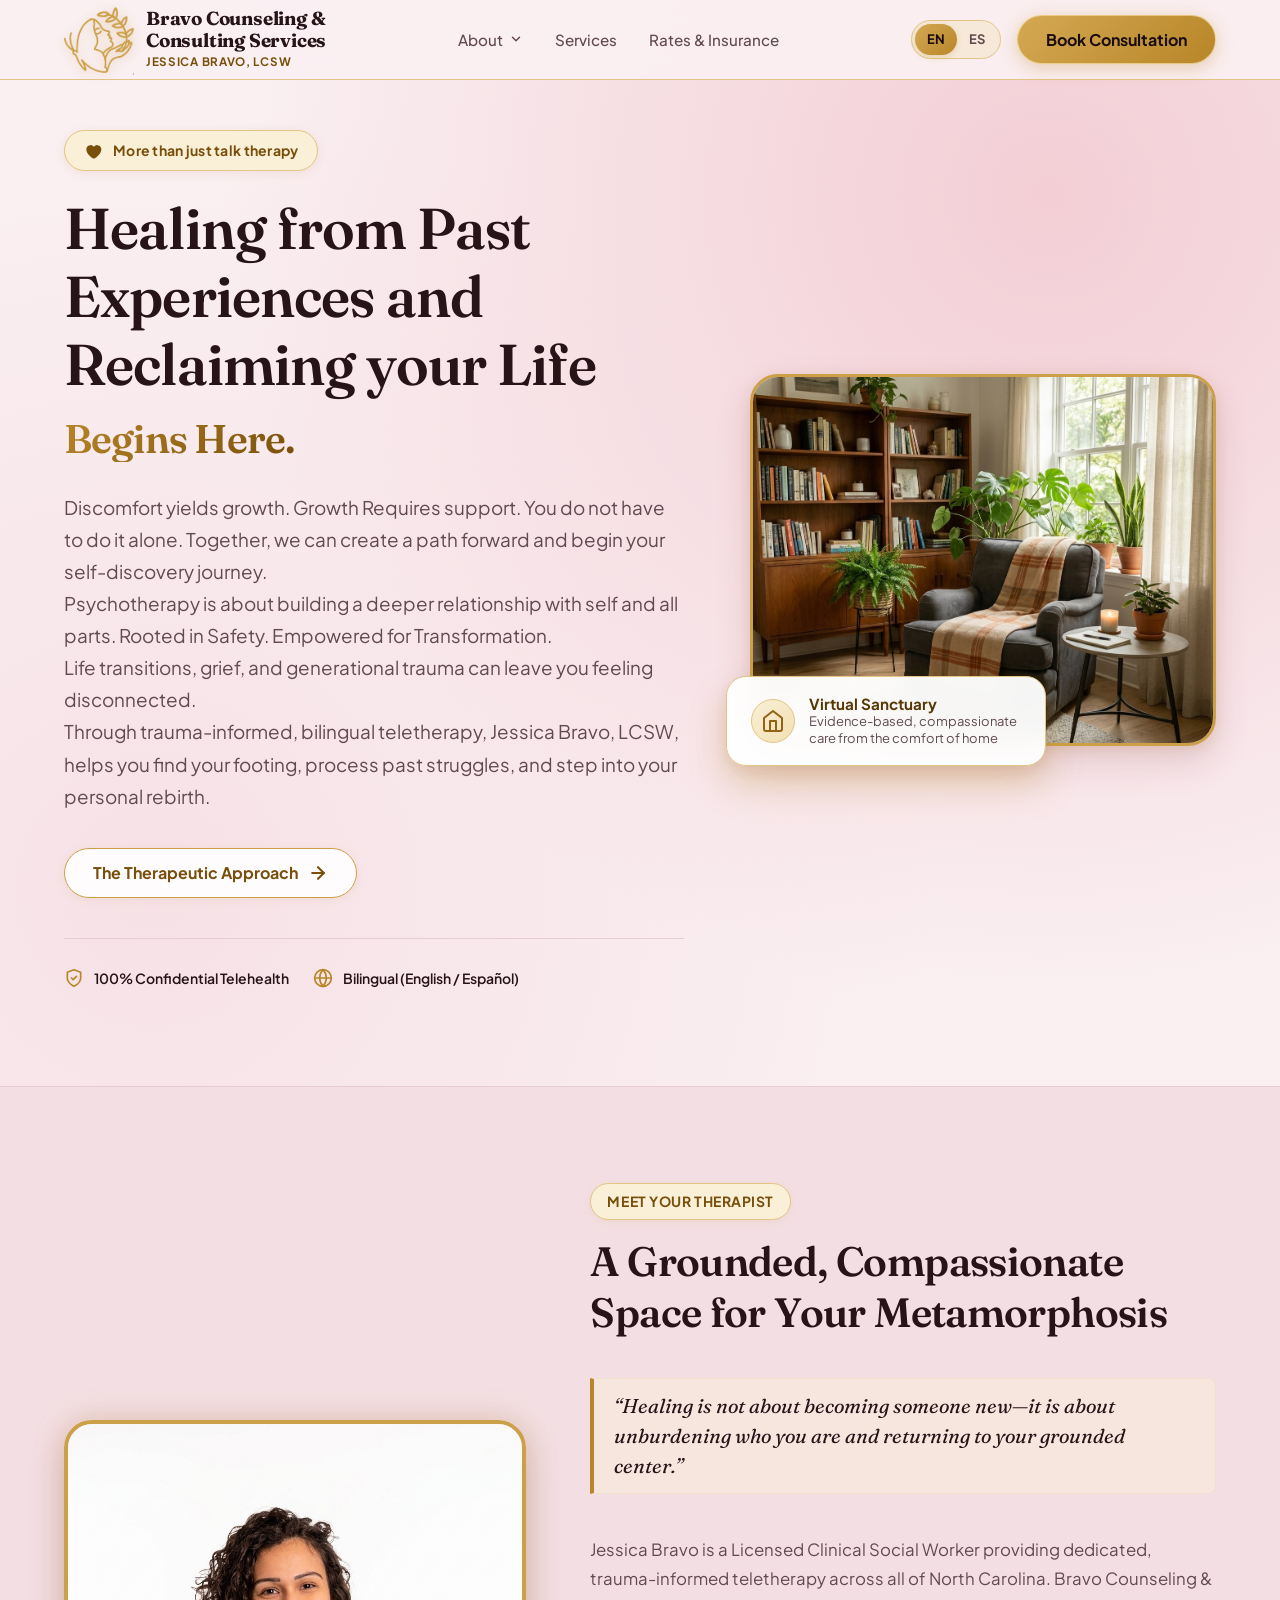
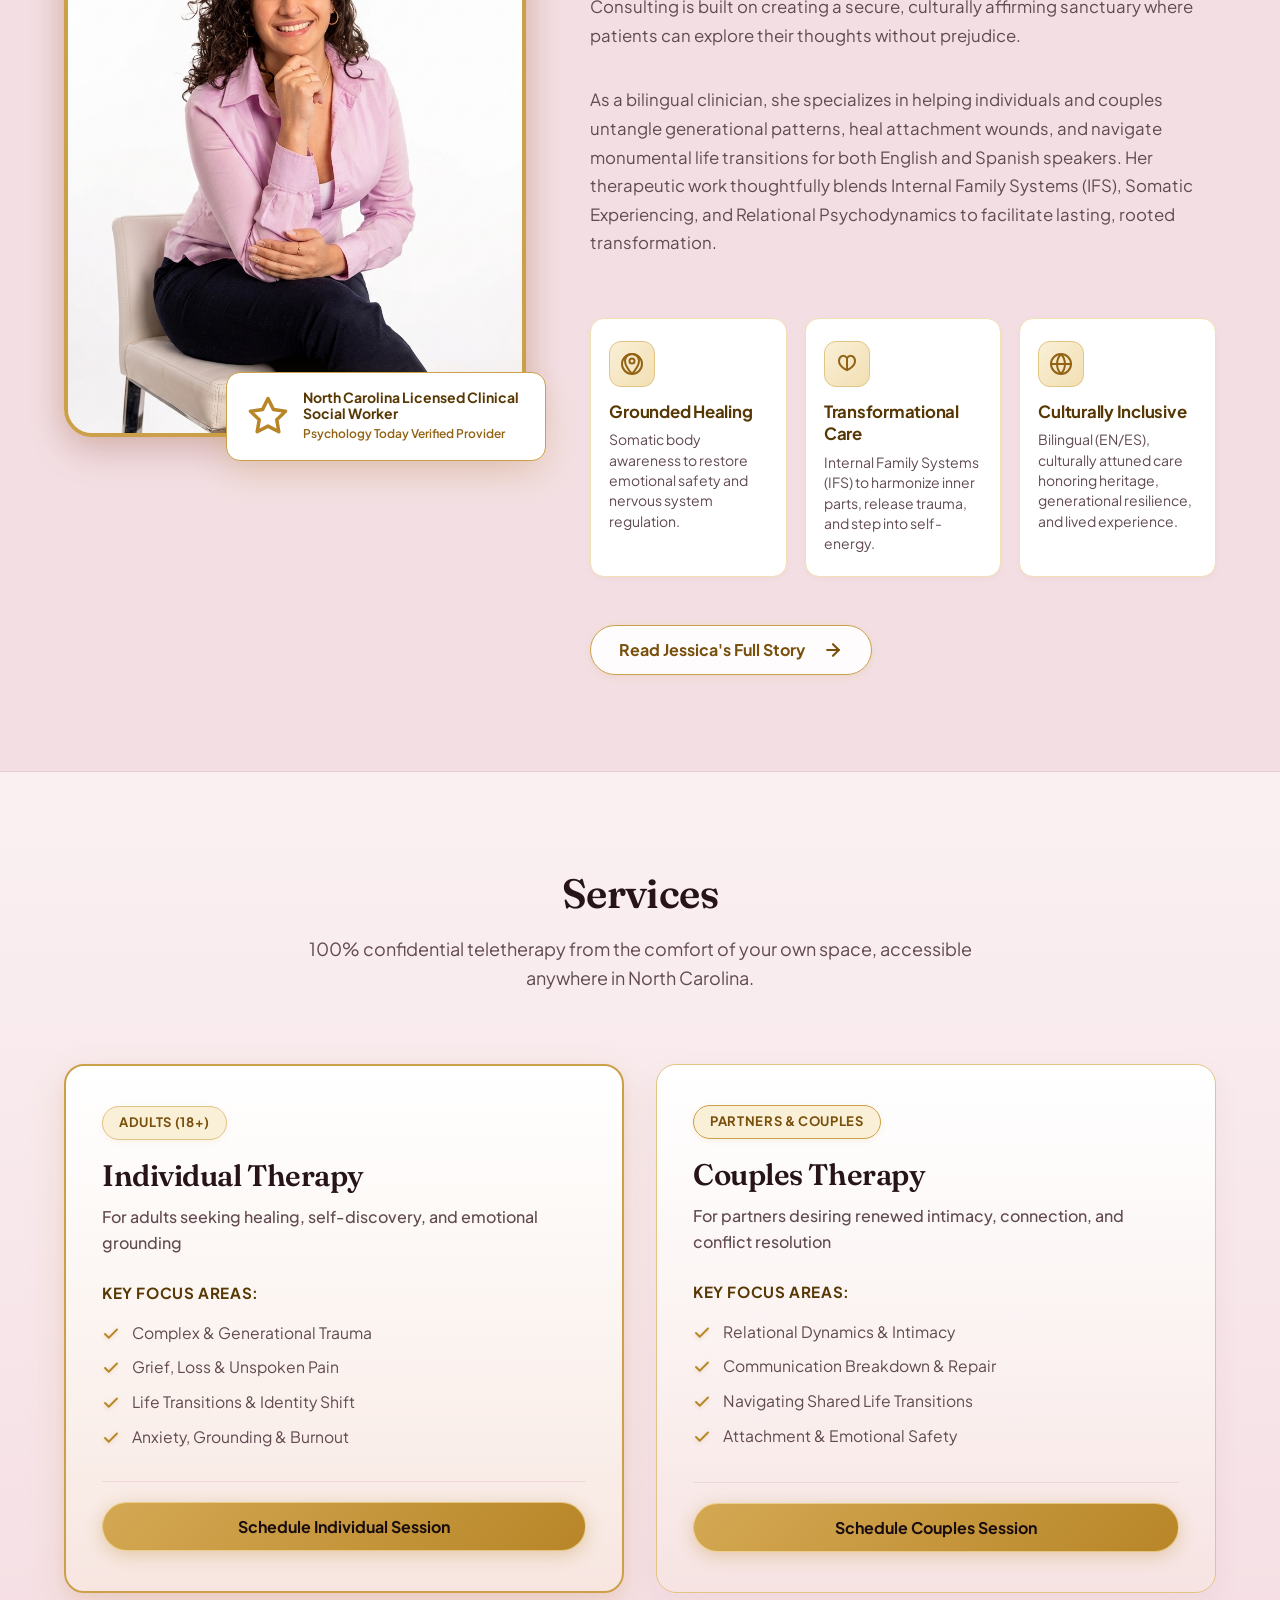
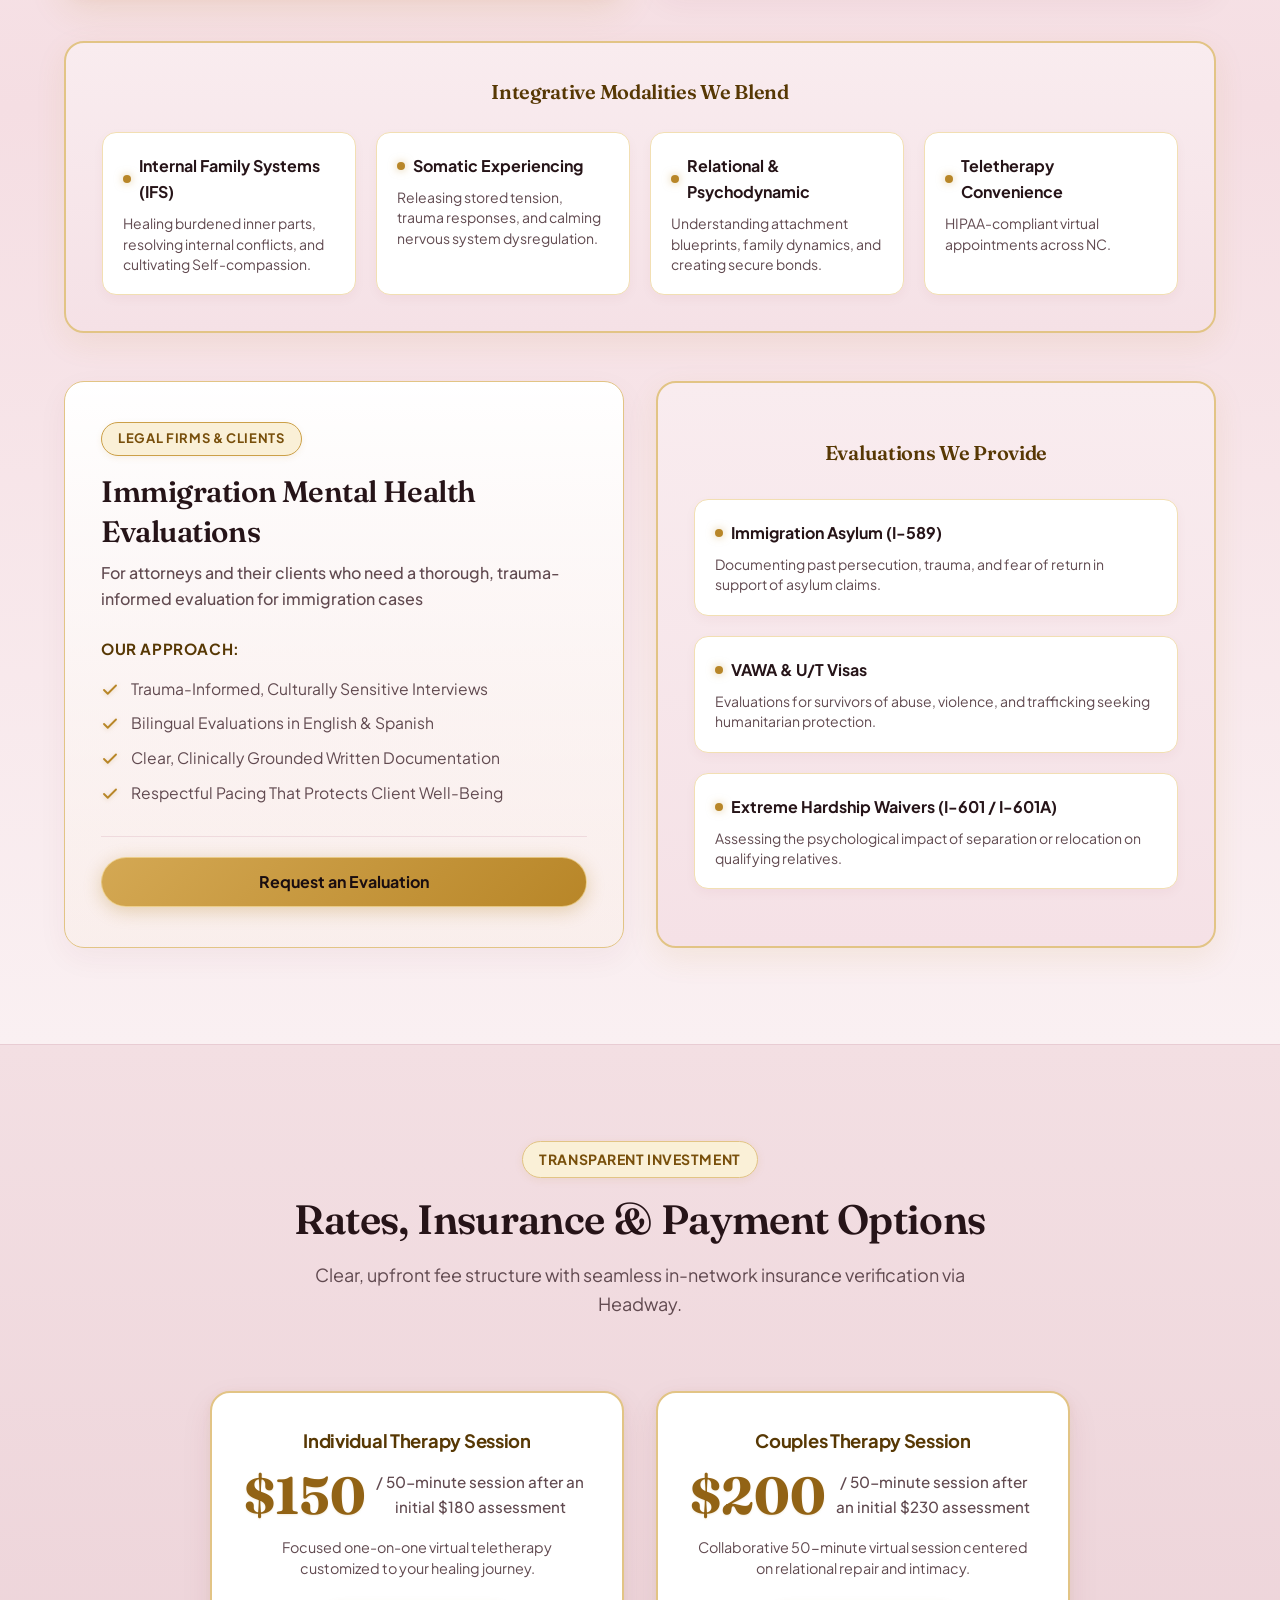
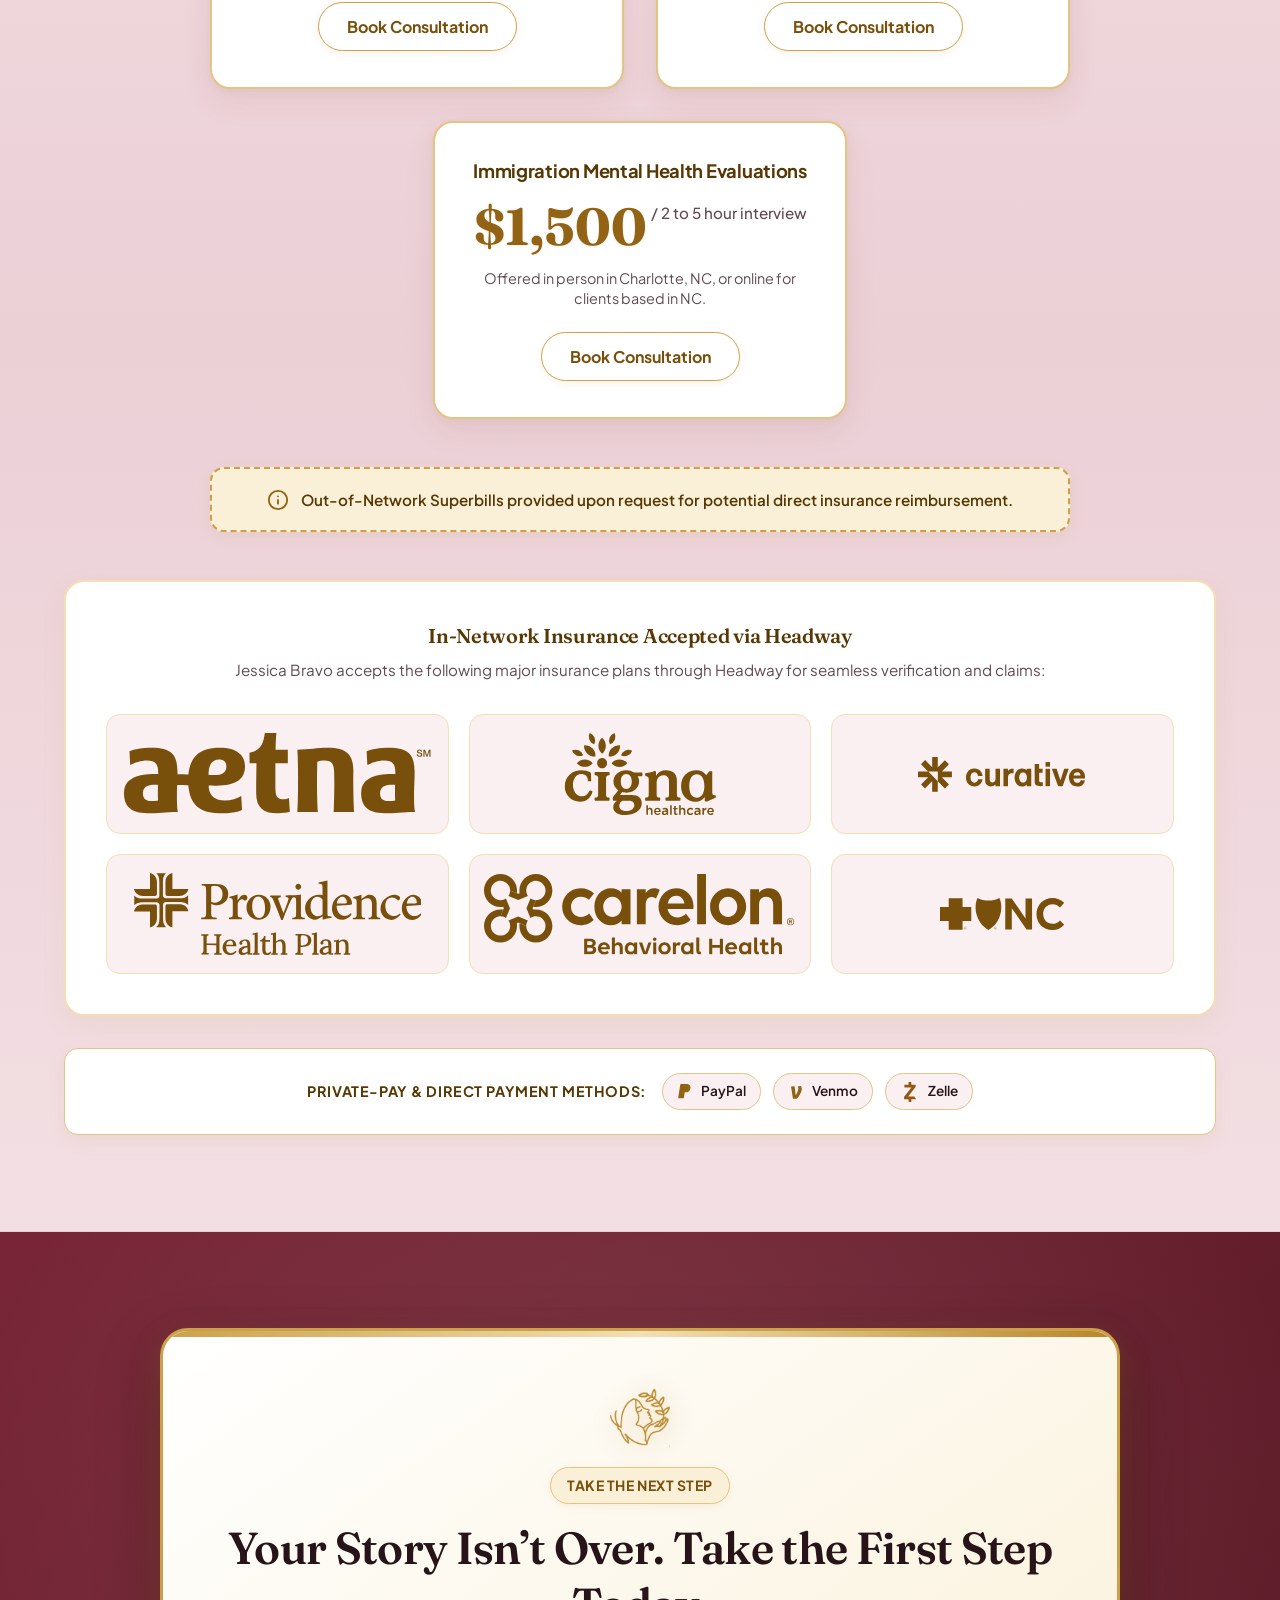
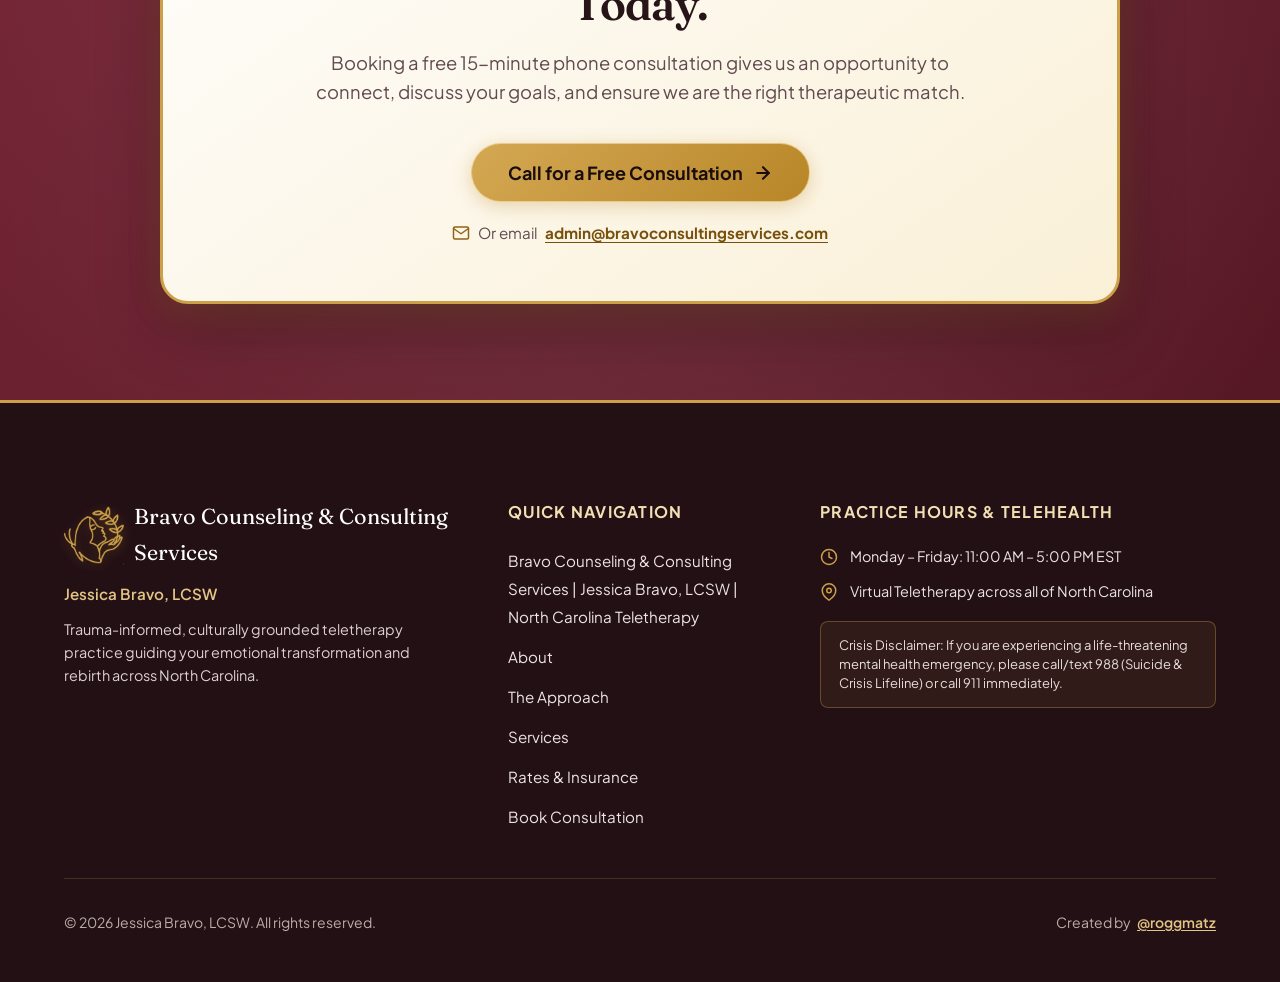
==== commit 1daabaa7: "Updated hero CTA to point to approach.html." ====
--- a/index.html
+++ b/index.html
@@ -135,8 +135,8 @@
             </p>
 
             <div class="hero-cta-group">
-              <a href="tel://+19805773585" target="_blank" rel="noopener noreferrer" class="btn btn-primary">
-                <span data-i18n="hero.cta_primary">Call to Schedule Free 15-Min Consultation</span>
+              <a href="approach.html" class="btn btn-secondary">
+                <span data-i18n="hero.cta_primary">The Therapeutic Approach</span>
                 <svg class="btn-icon" viewBox="0 0 24 24" fill="none" stroke="currentColor" stroke-width="2.5" stroke-linecap="round" stroke-linejoin="round" aria-hidden="true">
                   <line x1="5" y1="12" x2="19" y2="12"></line>
                   <polyline points="12 5 19 12 12 19"></polyline>
